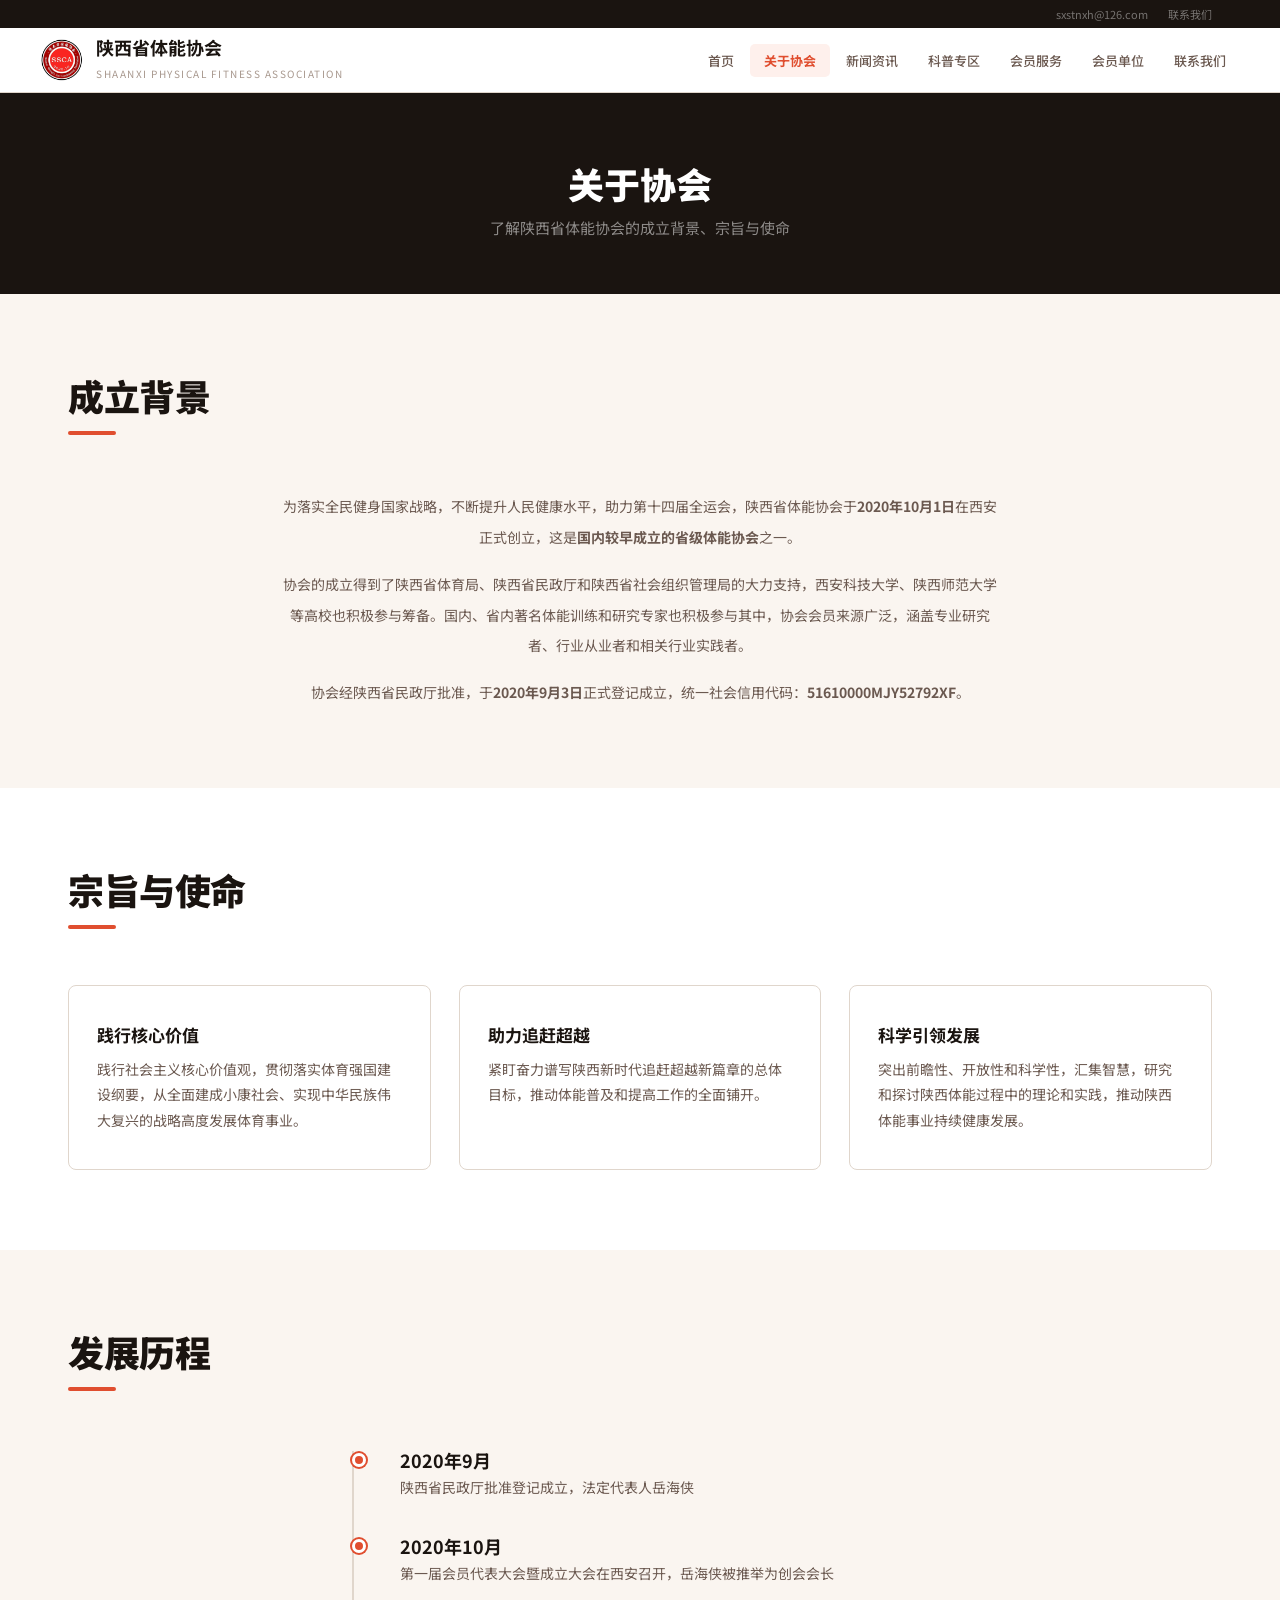
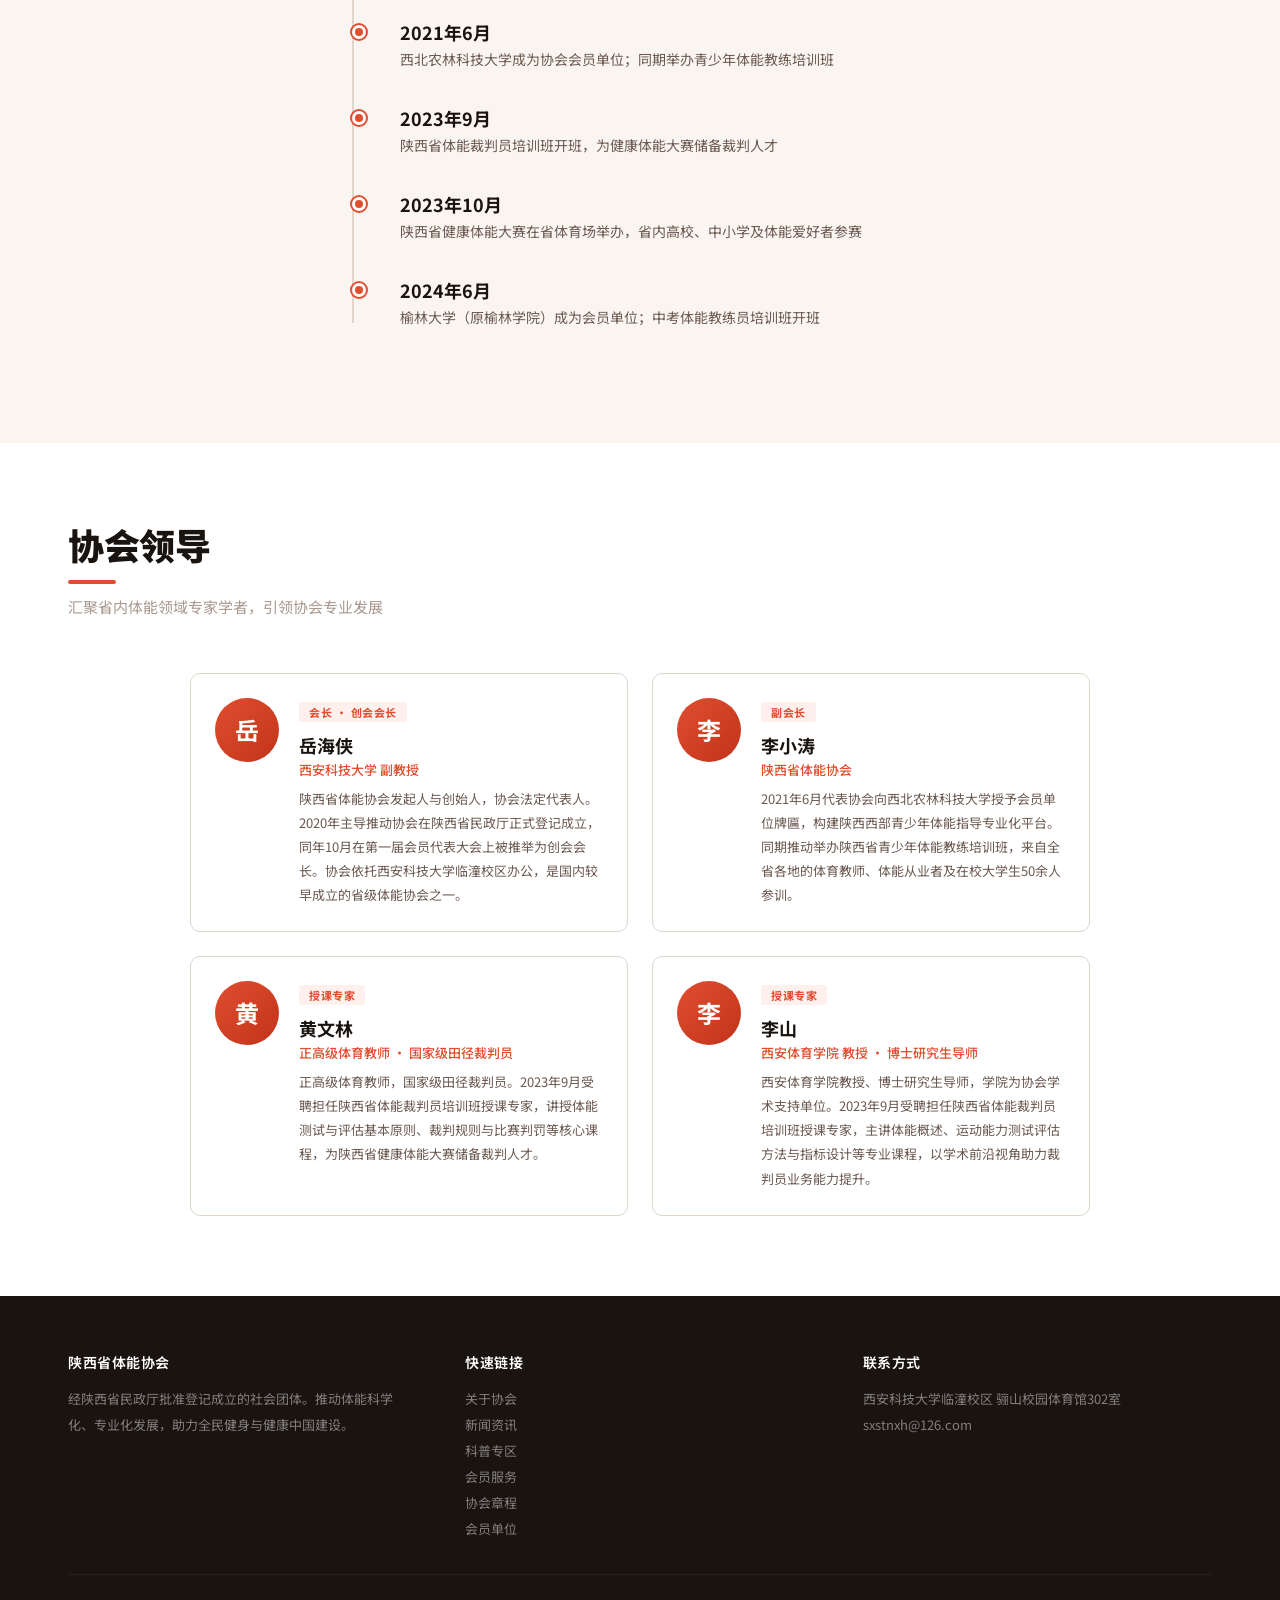
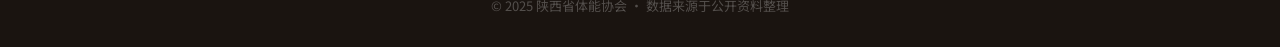
==== about.html @ 16fe98e2 "精简协会领导板块：去掉信息来源标注、岳海侠社会信用代码、黄文林学校名称" ====
﻿<!DOCTYPE html>
<html lang="zh-CN">
<head>
  <meta charset="UTF-8">
  <meta name="viewport" content="width=device-width, initial-scale=1.0">
  <title>关于协会 — 陕西省体能协会</title>
  <meta name="description" content="了解陕西省体能协会 — 成立背景、宗旨使命、组织架构与发展历程。">
  <link rel="stylesheet" href="css/style.css">
</head>
<body>

  <div class="top-bar">
    <div class="container">
      <a href="mailto:sxstnxh@126.com">sxstnxh@126.com</a>
      <a href="contact.html">联系我们</a>
    </div>
  </div>

  <header>
    <div class="container">
      <div class="logo">
        <img src="images/logo.jpg" alt="陕西省体能协会">
        <div class="logo-text">
          <h1>陕西省体能协会</h1>
          <span>Shaanxi Physical Fitness Association</span>
        </div>
      </div>
      <button class="menu-toggle" onclick="document.querySelector('nav ul').classList.toggle('show')">&#9776;</button>
      <nav>
        <ul>
          <li><a href="index.html">首页</a></li>
          <li><a href="about.html" class="active">关于协会</a></li>
          <li><a href="news.html">新闻资讯</a></li>
          <li><a href="science.html">科普专区</a></li>
          <li><a href="services.html">会员服务</a></li>
          <li><a href="members.html">会员单位</a></li>
          <li><a href="contact.html">联系我们</a></li>
        </ul>
      </nav>
    </div>
  </header>

  <section class="page-banner">
    <h2>关于协会</h2>
    <p>了解陕西省体能协会的成立背景、宗旨与使命</p>
  </section>

  <section class="section section-bg">
    <div class="container">
      <div class="section-hd">
        <h2>成立背景</h2>
      </div>
      <div style="max-width: 720px; margin: 0 auto; text-align: center; font-size: 14px; color: var(--ink-lt); line-height: 2.2;">
        <p>为落实全民健身国家战略，不断提升人民健康水平，助力第十四届全运会，陕西省体能协会于<strong>2020年10月1日</strong>在西安正式创立，这是<strong>国内较早成立的省级体能协会</strong>之一。</p>
        <p style="margin-top: 16px;">协会的成立得到了陕西省体育局、陕西省民政厅和陕西省社会组织管理局的大力支持，西安科技大学、陕西师范大学等高校也积极参与筹备。国内、省内著名体能训练和研究专家也积极参与其中，协会会员来源广泛，涵盖专业研究者、行业从业者和相关行业实践者。</p>
        <p style="margin-top: 16px;">协会经陕西省民政厅批准，于<strong>2020年9月3日</strong>正式登记成立，统一社会信用代码：<strong>51610000MJY52792XF</strong>。</p>
      </div>
    </div>
  </section>

  <section class="section">
    <div class="container">
      <div class="section-hd">
        <h2>宗旨与使命</h2>
      </div>
      <div class="grid-3">
        <div class="card">
          <h4>践行核心价值</h4>
          <p>践行社会主义核心价值观，贯彻落实体育强国建设纲要，从全面建成小康社会、实现中华民族伟大复兴的战略高度发展体育事业。</p>
        </div>
        <div class="card">
          <h4>助力追赶超越</h4>
          <p>紧盯奋力谱写陕西新时代追赶超越新篇章的总体目标，推动体能普及和提高工作的全面铺开。</p>
        </div>
        <div class="card">
          <h4>科学引领发展</h4>
          <p>突出前瞻性、开放性和科学性，汇集智慧，研究和探讨陕西体能过程中的理论和实践，推动陕西体能事业持续健康发展。</p>
        </div>
      </div>
    </div>
  </section>

  <section class="section section-bg">
    <div class="container">
      <div class="section-hd">
        <h2>发展历程</h2>
      </div>
      <div class="timeline">
        <div class="timeline-item">
          <div class="yr">2020年9月</div>
          <p>陕西省民政厅批准登记成立，法定代表人岳海侠</p>
        </div>
        <div class="timeline-item">
          <div class="yr">2020年10月</div>
          <p>第一届会员代表大会暨成立大会在西安召开，岳海侠被推举为创会会长</p>
        </div>
        <div class="timeline-item">
          <div class="yr">2021年6月</div>
          <p>西北农林科技大学成为协会会员单位；同期举办青少年体能教练培训班</p>
        </div>
        <div class="timeline-item">
          <div class="yr">2023年9月</div>
          <p>陕西省体能裁判员培训班开班，为健康体能大赛储备裁判人才</p>
        </div>
        <div class="timeline-item">
          <div class="yr">2023年10月</div>
          <p>陕西省健康体能大赛在省体育场举办，省内高校、中小学及体能爱好者参赛</p>
        </div>
        <div class="timeline-item">
          <div class="yr">2024年6月</div>
          <p>榆林大学（原榆林学院）成为会员单位；中考体能教练员培训班开班</p>
        </div>
      </div>
    </div>
  </section>

  <section class="section">
    <div class="container">
      <div class="section-hd">
        <h2>协会领导</h2>
        <p>汇聚省内体能领域专家学者，引领协会专业发展</p>
      </div>
      <div class="leader-grid">

        <div class="leader-card">
          <div class="leader-avatar">岳</div>
          <div class="leader-info">
            <span class="leader-role">会长 · 创会会长</span>
            <h3>岳海侠</h3>
            <p class="leader-affil">西安科技大学 副教授</p>
            <p class="leader-bio">陕西省体能协会发起人与创始人，协会法定代表人。2020年主导推动协会在陕西省民政厅正式登记成立，同年10月在第一届会员代表大会上被推举为创会会长。协会依托西安科技大学临潼校区办公，是国内较早成立的省级体能协会之一。</p>
          </div>
        </div>

        <div class="leader-card">
          <div class="leader-avatar">李</div>
          <div class="leader-info">
            <span class="leader-role">副会长</span>
            <h3>李小涛</h3>
            <p class="leader-affil">陕西省体能协会</p>
            <p class="leader-bio">2021年6月代表协会向西北农林科技大学授予会员单位牌匾，构建陕西西部青少年体能指导专业化平台。同期推动举办陕西省青少年体能教练培训班，来自全省各地的体育教师、体能从业者及在校大学生50余人参训。</p>
          </div>
        </div>

        <div class="leader-card">
          <div class="leader-avatar">黄</div>
          <div class="leader-info">
            <span class="leader-role">授课专家</span>
            <h3>黄文林</h3>
            <p class="leader-affil">正高级体育教师 · 国家级田径裁判员</p>
            <p class="leader-bio">正高级体育教师，国家级田径裁判员。2023年9月受聘担任陕西省体能裁判员培训班授课专家，讲授体能测试与评估基本原则、裁判规则与比赛判罚等核心课程，为陕西省健康体能大赛储备裁判人才。</p>
          </div>
        </div>

        <div class="leader-card">
          <div class="leader-avatar">李</div>
          <div class="leader-info">
            <span class="leader-role">授课专家</span>
            <h3>李山</h3>
            <p class="leader-affil">西安体育学院 教授 · 博士研究生导师</p>
            <p class="leader-bio">西安体育学院教授、博士研究生导师，学院为协会学术支持单位。2023年9月受聘担任陕西省体能裁判员培训班授课专家，主讲体能概述、运动能力测试评估方法与指标设计等专业课程，以学术前沿视角助力裁判员业务能力提升。</p>
          </div>
        </div>

      </div>
    </div>
  </section>

  <footer>
    <div class="container">
      <div class="grid-3">
        <div>
          <h4>陕西省体能协会</h4>
          <p>经陕西省民政厅批准登记成立的社会团体。推动体能科学化、专业化发展，助力全民健身与健康中国建设。</p>
        </div>
        <div>
          <h4>快速链接</h4>
          <ul>
            <li><a href="about.html">关于协会</a></li>
            <li><a href="news.html">新闻资讯</a></li>
            <li><a href="science.html">科普专区</a></li>
            <li><a href="services.html">会员服务</a></li>
            <li><a href="charter.html">协会章程</a></li>
            <li><a href="members.html">会员单位</a></li>
          </ul>
        </div>
        <div>
          <h4>联系方式</h4>
          <p>西安科技大学临潼校区 骊山校园体育馆302室</p>
          <p>sxstnxh@126.com</p>
        </div>
      </div>
    </div>
    <div class="container">
      <div class="footer-btm">
        <p>&copy; 2025 陕西省体能协会 &middot; 数据来源于公开资料整理</p>
      </div>
    </div>
  </footer>

</body>
</html>
---- css/style.css ----
/* =============================================
   陕西省体能协会 — Dramatic Redesign
   ============================================= */

@import url('https://fonts.googleapis.com/css2?family=Noto+Sans+SC:wght@300;400;500;600;700;800;900&display=swap');

:root {
  --coral:    #e04e2f;
  --coral-dk: #c1331a;
  --coral-lt: #fef0ec;
  --cream:    #faf5f0;
  --cream-dk: #f3e8dc;
  --white:    #ffffff;
  --ink:      #1a1410;
  --ink-lt:   #6b5950;
  --ink-dim:  #a8988e;
  --line:     #e0d6cc;
  --t:        all 0.3s ease;
}

*, *::before, *::after { margin:0; padding:0; box-sizing:border-box; }
html { scroll-behavior:smooth; }

body {
  font-family: 'Noto Sans SC', system-ui, sans-serif;
  color: var(--ink);
  background: var(--white);
  -webkit-font-smoothing: antialiased;
}

a { text-decoration:none; color:inherit; }
ul { list-style:none; }
img { max-width:100%; height:auto; display:block; }

.container { max-width:1200px; margin:0 auto; padding:0 28px; }

/* ====== TOP BAR ====== */
.top-bar {
  background: var(--ink);
  text-align: right;
  padding: 6px 28px;
  font-size: 11px;
  color: rgba(255,255,255,0.4);
}

.top-bar a { color: inherit; margin-left: 18px; }
.top-bar a:hover { color: #fff; }

/* ====== HEADER ====== */
header {
  background: var(--white);
  border-bottom: 1px solid var(--line);
  position: sticky;
  top: 0;
  z-index: 1000;
}

header .container {
  display: flex;
  justify-content: space-between;
  align-items: center;
  padding: 8px 0;
  height: 64px;
}

.logo { display:flex; align-items:center; gap:12px; }
.logo img { height:44px; }

.logo-text h1 {
  font-size: 18px;
  font-weight: 700;
  color: var(--ink);
  line-height: 1.2;
}

.logo-text span {
  font-size: 10px;
  color: var(--ink-dim);
  letter-spacing: 1.5px;
  text-transform: uppercase;
}

nav ul { display:flex; gap:2px; }

nav ul li a {
  display: block;
  padding: 7px 14px;
  font-size: 13px;
  font-weight: 500;
  color: var(--ink-lt);
  border-radius: 5px;
  transition: var(--t);
}

nav ul li a:hover { color: var(--coral); }
nav ul li a.active { color: var(--coral); font-weight: 700; background: var(--coral-lt); }

.menu-toggle {
  display: none;
  background: none;
  border: none;
  font-size: 24px;
  cursor: pointer;
  padding: 8px;
  color: var(--ink);
}

/* ====== HERO — DRAMATIC ====== */
.hero {
  position: relative;
  background: linear-gradient(160deg, var(--cream) 0%, var(--cream-dk) 40%, #f5e0cf 100%);
  padding: 100px 0 90px;
  overflow: hidden;
}

.hero::before {
  content: '';
  position: absolute;
  top: -60px;
  right: -80px;
  width: 420px;
  height: 420px;
  background: radial-gradient(circle, var(--coral) 0%, transparent 70%);
  opacity: 0.08;
  border-radius: 50%;
}

.hero::after {
  content: '';
  position: absolute;
  bottom: -40px;
  left: -60px;
  width: 300px;
  height: 300px;
  background: radial-gradient(circle, var(--coral) 0%, transparent 70%);
  opacity: 0.06;
  border-radius: 50%;
}

.hero .container {
  position: relative;
  z-index: 1;
  display: grid;
  grid-template-columns: 1fr;
  gap: 0;
  align-items: center;
  text-align: left;
}

.hero-actions { justify-content: flex-start; }

.hero-left { }

.hero .overline {
  display: inline-block;
  font-size: 11px;
  font-weight: 700;
  color: var(--coral);
  letter-spacing: 3px;
  text-transform: uppercase;
  margin-bottom: 20px;
  padding: 5px 14px;
  background: var(--coral-lt);
  border-radius: 4px;
}

.hero h1 {
  font-size: 52px;
  font-weight: 900;
  color: var(--ink);
  line-height: 1.1;
  letter-spacing: -1px;
  margin-bottom: 20px;
}

.hero h1 em {
  font-style: normal;
  color: var(--coral);
}

.hero p {
  font-size: 16px;
  color: var(--ink-lt);
  line-height: 1.8;
  margin-bottom: 32px;
  max-width: 480px;
}

.hero-actions { display: flex; gap: 14px; }

.btn {
  display: inline-flex;
  align-items: center;
  padding: 14px 32px;
  border-radius: 6px;
  font-size: 15px;
  font-weight: 700;
  transition: var(--t);
  cursor: pointer;
  border: none;
}

.btn-primary {
  background: var(--coral);
  color: #fff;
}

.btn-primary:hover {
  background: var(--coral-dk);
  transform: translateY(-2px);
  box-shadow: 0 8px 24px rgba(224,78,47,0.30);
}

.btn-ghost {
  background: transparent;
  color: var(--ink);
  border: 2px solid var(--line);
}

.btn-ghost:hover {
  border-color: var(--coral);
  color: var(--coral);
  transform: translateY(-2px);
}



/* ====== STATS BAR ====== */
.stats-bar {
  background: var(--ink);
  padding: 0;
}

.stats-bar .container {
  display: grid;
  grid-template-columns: repeat(4, 1fr);
}

.stat-cell {
  text-align: center;
  padding: 28px 16px;
  border-right: 1px solid rgba(255,255,255,0.08);
}

.stat-cell:last-child { border-right: none; }

.stat-num {
  font-size: 32px;
  font-weight: 900;
  color: var(--coral);
  line-height: 1;
  margin-bottom: 4px;
}

.stat-lbl {
  font-size: 12px;
  color: rgba(255,255,255,0.45);
  text-transform: uppercase;
  letter-spacing: 2px;
  font-weight: 500;
}

/* ====== SECTION COMMON ====== */
.section { padding: 80px 0; }
.section-bg { background: var(--cream); }

.section-hd { margin-bottom: 56px; }

.section-hd h2 {
  font-size: 36px;
  font-weight: 900;
  color: var(--ink);
  letter-spacing: -0.5px;
  line-height: 1.2;
  margin-bottom: 6px;
}

.section-hd h2::after {
  content: '';
  display: block;
  width: 48px;
  height: 4px;
  background: var(--coral);
  margin-top: 14px;
  border-radius: 2px;
}

.section-hd p {
  font-size: 15px;
  color: var(--ink-dim);
  margin-top: 12px;
}

/* ====== CARDS ====== */
.grid-3 { display:grid; grid-template-columns:repeat(3,1fr); gap:28px; }
.grid-4 { display:grid; grid-template-columns:repeat(4,1fr); gap:28px; }

.card {
  background: var(--white);
  border: 1px solid var(--line);
  border-radius: 8px;
  padding: 36px 28px;
  transition: var(--t);
}

.card:hover {
  border-color: var(--coral);
  transform: translateY(-4px);
  box-shadow: 0 12px 32px rgba(0,0,0,0.08);
}

.card h4 {
  font-size: 17px;
  font-weight: 700;
  color: var(--ink);
  margin-bottom: 10px;
}

.card p {
  font-size: 14px;
  color: var(--ink-lt);
  line-height: 1.8;
}

/* ====== NEWS ====== */
.news-list { display:grid; gap:14px; }

.news-item {
  background: var(--white);
  border: 1px solid var(--line);
  border-radius: 8px;
  padding: 28px;
  transition: var(--t);
}

.news-item:hover {
  border-color: var(--coral);
  transform: translateY(-2px);
  box-shadow: 0 6px 20px rgba(0,0,0,0.06);
}

.news-meta {
  display: flex;
  align-items: center;
  gap: 10px;
  font-size: 12px;
  color: var(--ink-dim);
  margin-bottom: 8px;
}

.news-tag {
  font-size: 11px;
  font-weight: 600;
  color: var(--coral);
  background: var(--coral-lt);
  padding: 2px 10px;
  border-radius: 4px;
}

.news-item h4 {
  font-size: 16px;
  font-weight: 700;
  color: var(--ink);
  margin-bottom: 8px;
  line-height: 1.5;
}

.news-item p {
  font-size: 14px;
  color: var(--ink-lt);
  line-height: 1.8;
}

/* ====== PAGE BANNER ====== */
.page-banner {
  background: var(--ink);
  color: #fff;
  text-align: center;
  padding: 64px 28px 56px;
}

.page-banner h2 {
  font-size: 36px;
  font-weight: 900;
  margin-bottom: 8px;
}

.page-banner p {
  font-size: 15px;
  opacity: 0.5;
}

/* ====== TIMELINE ====== */
.timeline {
  position: relative;
  padding-left: 36px;
  max-width: 600px;
  margin: 0 auto;
}

.timeline::before {
  content: '';
  position: absolute;
  left: 12px;
  top: 4px;
  bottom: 4px;
  width: 2px;
  background: var(--line);
}

.timeline-item {
  position: relative;
  margin-bottom: 36px;
  padding-left: 24px;
}

.timeline-item::before {
  content: '';
  position: absolute;
  left: -24px;
  top: 6px;
  width: 14px;
  height: 14px;
  background: var(--coral);
  border-radius: 50%;
  border: 3px solid var(--white);
  box-shadow: 0 0 0 2px var(--coral);
}

.timeline-item .yr {
  font-size: 18px;
  font-weight: 700;
  color: var(--ink);
  margin-bottom: 4px;
}

.timeline-item p { font-size: 14px; color: var(--ink-lt); }

/* ====== CONTACT ====== */
.contact-grid { display:grid; grid-template-columns:1fr 1fr; gap:28px; }

.contact-box {
  background: var(--white);
  border: 1px solid var(--line);
  border-radius: 8px;
  padding: 36px;
}

.contact-box h3 {
  font-size: 18px;
  font-weight: 700;
  color: var(--ink);
  margin-bottom: 24px;
  padding-bottom: 12px;
  border-bottom: 3px solid var(--coral);
  display: inline-block;
}

.info-row { display:flex; gap:10px; margin-bottom:16px; font-size:14px; }
.info-row .lb { min-width:80px; font-weight:600; color:var(--ink); }
.info-row .vl { color:var(--ink-lt); }

/* ====== LEADER CARDS ====== */
.leader-grid {
  display: grid;
  grid-template-columns: repeat(2, 1fr);
  gap: 24px;
  max-width: 900px;
  margin: 0 auto;
}

.leader-card {
  display: flex;
  gap: 20px;
  background: var(--white);
  border: 1px solid var(--line);
  border-radius: 10px;
  padding: 24px;
  transition: var(--t);
}

.leader-card:hover {
  border-color: var(--coral);
  box-shadow: 0 8px 28px rgba(0,0,0,0.06);
  transform: translateY(-2px);
}

.leader-avatar {
  flex-shrink: 0;
  width: 64px;
  height: 64px;
  border-radius: 50%;
  background: linear-gradient(135deg, var(--coral), var(--coral-dk));
  color: #fff;
  font-size: 24px;
  font-weight: 700;
  display: flex;
  align-items: center;
  justify-content: center;
  line-height: 1;
}

.leader-info {
  flex: 1;
  min-width: 0;
}

.leader-role {
  display: inline-block;
  font-size: 11px;
  font-weight: 700;
  color: var(--coral);
  background: var(--coral-lt);
  padding: 2px 10px;
  border-radius: 3px;
  letter-spacing: 0.5px;
  margin-bottom: 6px;
}

.leader-info h3 {
  font-size: 18px;
  font-weight: 700;
  color: var(--ink);
  margin: 4px 0 2px;
}

.leader-affil {
  font-size: 13px;
  color: var(--coral);
  font-weight: 500;
  margin-bottom: 8px;
}

.leader-bio {
  font-size: 13px;
  color: var(--ink-lt);
  line-height: 1.85;
}

.leader-src {
  display: inline-block;
  font-size: 11px;
  color: var(--ink-dim);
  margin-top: 6px;
  border-top: 1px dashed var(--line);
  padding-top: 6px;
}

/* ====== TABLE ====== */
.data-table { width:100%; border-collapse:collapse; font-size:14px; }
.data-table th { background:var(--ink); color:#fff; padding:12px 18px; font-weight:600; text-align:left; font-size:14px; }
.data-table td { padding:12px 18px; border-bottom:1px solid var(--line); }
.data-table tbody tr:hover { background:var(--cream); }

/* ====== PARTNER ====== */
.partner-grid { display:flex; flex-wrap:wrap; gap:12px; justify-content:center; }
.partner-item {
  background: var(--white);
  border: 1px solid var(--line);
  border-radius: 6px;
  padding: 14px 30px;
  font-size: 14px;
  color: var(--ink-lt);
  transition: var(--t);
}
.partner-item:hover { border-color:var(--coral); color:var(--coral); transform:translateY(-2px); }

/* ====== EXTERNAL LINKS ====== */
.external-links a {
  display:flex; align-items:center; justify-content:space-between;
  padding:16px 22px; background:var(--white);
  border:1px solid var(--line); border-radius:8px;
  margin-bottom:10px; transition:var(--t);
}
.external-links a:hover { border-color:var(--coral); transform:translateX(4px); }
.external-links a .title { font-weight:600; font-size:14px; color:var(--ink); }
.external-links a .from { font-size:11px; color:var(--ink-dim); }

.ref-link, .ref-out {
  display: inline-block;
  font-size: 12px;
  color: var(--coral);
  font-weight: 600;
  margin-top: 8px;
}
.ref-link:hover, .ref-out:hover { text-decoration: underline; }

.src-tag {
  display: inline-block;
  font-size: 10px;
  font-weight: 600;
  background: var(--coral-lt);
  color: var(--coral);
  padding: 1px 8px;
  border-radius: 4px;
  margin-left: 6px;
}

/* ====== FOOTER ====== */
footer {
  background: var(--ink);
  color: rgba(255,255,255,0.45);
  padding: 56px 0 28px;
}

footer .grid-3 { gap: 48px; }

footer h4 {
  color: #fff;
  font-size: 14px;
  font-weight: 600;
  margin-bottom: 14px;
  letter-spacing: 0.5px;
}

footer p, footer li { font-size: 13px; line-height: 2; }
footer a:hover { color: #fff; }

.footer-btm {
  text-align: center;
  padding-top: 18px;
  margin-top: 32px;
  border-top: 1px solid rgba(255,255,255,0.06);
  font-size: 11px;
  color: rgba(255,255,255,0.25);
}

/* ====== RESPONSIVE ====== */

/* Tablet */
@media (max-width: 1024px) {
  .grid-3, .grid-4 { grid-template-columns: repeat(2,1fr); gap: 18px; }
  .hero .container { grid-template-columns: 1fr; gap: 0; }
  .leader-grid { grid-template-columns: 1fr; gap: 16px; }
}

/* Mobile Landscape / Small Tablet */
@media (max-width: 768px) {
  .container { padding: 0 24px; }

  /* --- Nav --- */
  .menu-toggle { display: flex; align-items: center; justify-content: center; width: 44px; height: 44px; }

  nav ul {
    display: none;
    flex-direction: column;
    position: fixed;
    top: 64px;
    left: 0;
    right: 0;
    bottom: 0;
    background: var(--white);
    padding: 12px 24px;
    z-index: 999;
    overflow-y: auto;
  }

  nav ul.show { display: flex; }

  nav ul li a {
    padding: 14px 0;
    font-size: 16px;
    border-bottom: 1px solid var(--line);
    border-radius: 0;
  }

  nav ul li:last-child a { border-bottom: none; }

  /* --- Hero --- */
  .hero { padding: 48px 0 44px; }
  .hero h1 { font-size: 30px; letter-spacing: -0.5px; }
  .hero p { font-size: 14px; margin-bottom: 24px; }

  /* --- Sections --- */
  .section { padding: 48px 0; }
  .section-bg { padding: 48px 0; }
  .section-hd { margin-bottom: 36px; }
  .section-hd h2 { font-size: 24px; }
  .section-hd h2::after { width: 36px; height: 3px; margin-top: 10px; }

  .page-banner { padding: 40px 24px; }
  .page-banner h2 { font-size: 26px; }

  /* --- Grids --- */
  .grid-3, .grid-4 { grid-template-columns: 1fr; gap: 14px; }
  .contact-grid { grid-template-columns: 1fr; gap: 14px; }

  /* --- Cards --- */
  .card { padding: 24px 20px; }
  .card h4 { font-size: 15px; }

  /* --- Stats --- */
  .stats-bar .container { grid-template-columns: repeat(2,1fr); }
  .stat-cell { padding: 20px 6px; }
  .stat-num { font-size: 20px; }
  .stat-lbl { font-size: 10px; letter-spacing: 1px; }

  /* --- News --- */
  .news-item { padding: 20px; }
  .news-item h4 { font-size: 14px; }

  /* --- Partners --- */
  .partner-item { padding: 10px 18px; font-size: 13px; }

  /* --- Contact --- */
  .contact-box { padding: 24px 20px; }
  .info-row { flex-direction: column; gap: 2px; margin-bottom: 14px; }
  .info-row .lb { min-width: auto; }

  /* --- Table --- */
  .data-table { display: block; overflow-x: auto; -webkit-overflow-scrolling: touch; }
  .data-table th, .data-table td { padding: 10px 12px; font-size: 13px; white-space: nowrap; }

  /* --- Footer --- */
  footer .grid-3 { grid-template-columns: 1fr; gap: 28px; }
  footer { padding: 40px 0 20px; }

  /* --- Buttons --- */
  .hero-actions { flex-direction: row; }
  .btn { padding: 12px 24px; font-size: 14px; }

  /* --- Logo --- */
  .logo img { height: 36px; }
  .logo-text h1 { font-size: 15px; }
  .logo-text span { font-size: 9px; }

  /* --- Timeline --- */
  .timeline { padding-left: 24px; }
  .timeline-item { padding-left: 16px; margin-bottom: 24px; }
  .timeline-item::before { left: -16px; width: 10px; height: 10px; }
}

/* Phone */
@media (max-width: 480px) {
  .container { padding: 0 16px; }

  .hero { padding: 40px 0 36px; }
  .hero h1 { font-size: 26px; }
  .hero p { font-size: 13px; line-height: 1.8; padding: 0 4px; }

  .section { padding: 36px 0; }
  .section-bg { padding: 36px 0; }
  .section-hd { margin-bottom: 28px; }
  .section-hd h2 { font-size: 22px; }

  .card { padding: 20px 16px; }

  .stats-bar .container { grid-template-columns: repeat(4,1fr); }
  .stat-cell { padding: 16px 4px; }
  .stat-num { font-size: 18px; }
  .stat-lbl { font-size: 9px; letter-spacing: 0.5px; }

  .hero-actions { flex-direction: column; gap: 10px; }
  .btn { width: 100%; justify-content: center; padding: 14px 24px; }

  .news-item { padding: 18px 16px; }
  .partner-item { padding: 8px 14px; font-size: 12px; }
  .partner-grid { gap: 8px; }

  .contact-box { padding: 20px 16px; }
  .page-banner { padding: 32px 16px; }
  .page-banner h2 { font-size: 24px; }
  .page-banner p { font-size: 13px; }

  .news-meta { flex-wrap: wrap; gap: 6px; }

  .leader-card { flex-direction: column; gap: 14px; padding: 20px 16px; }
  .leader-avatar { width: 48px; height: 48px; font-size: 18px; }
  .leader-info h3 { font-size: 16px; }
}
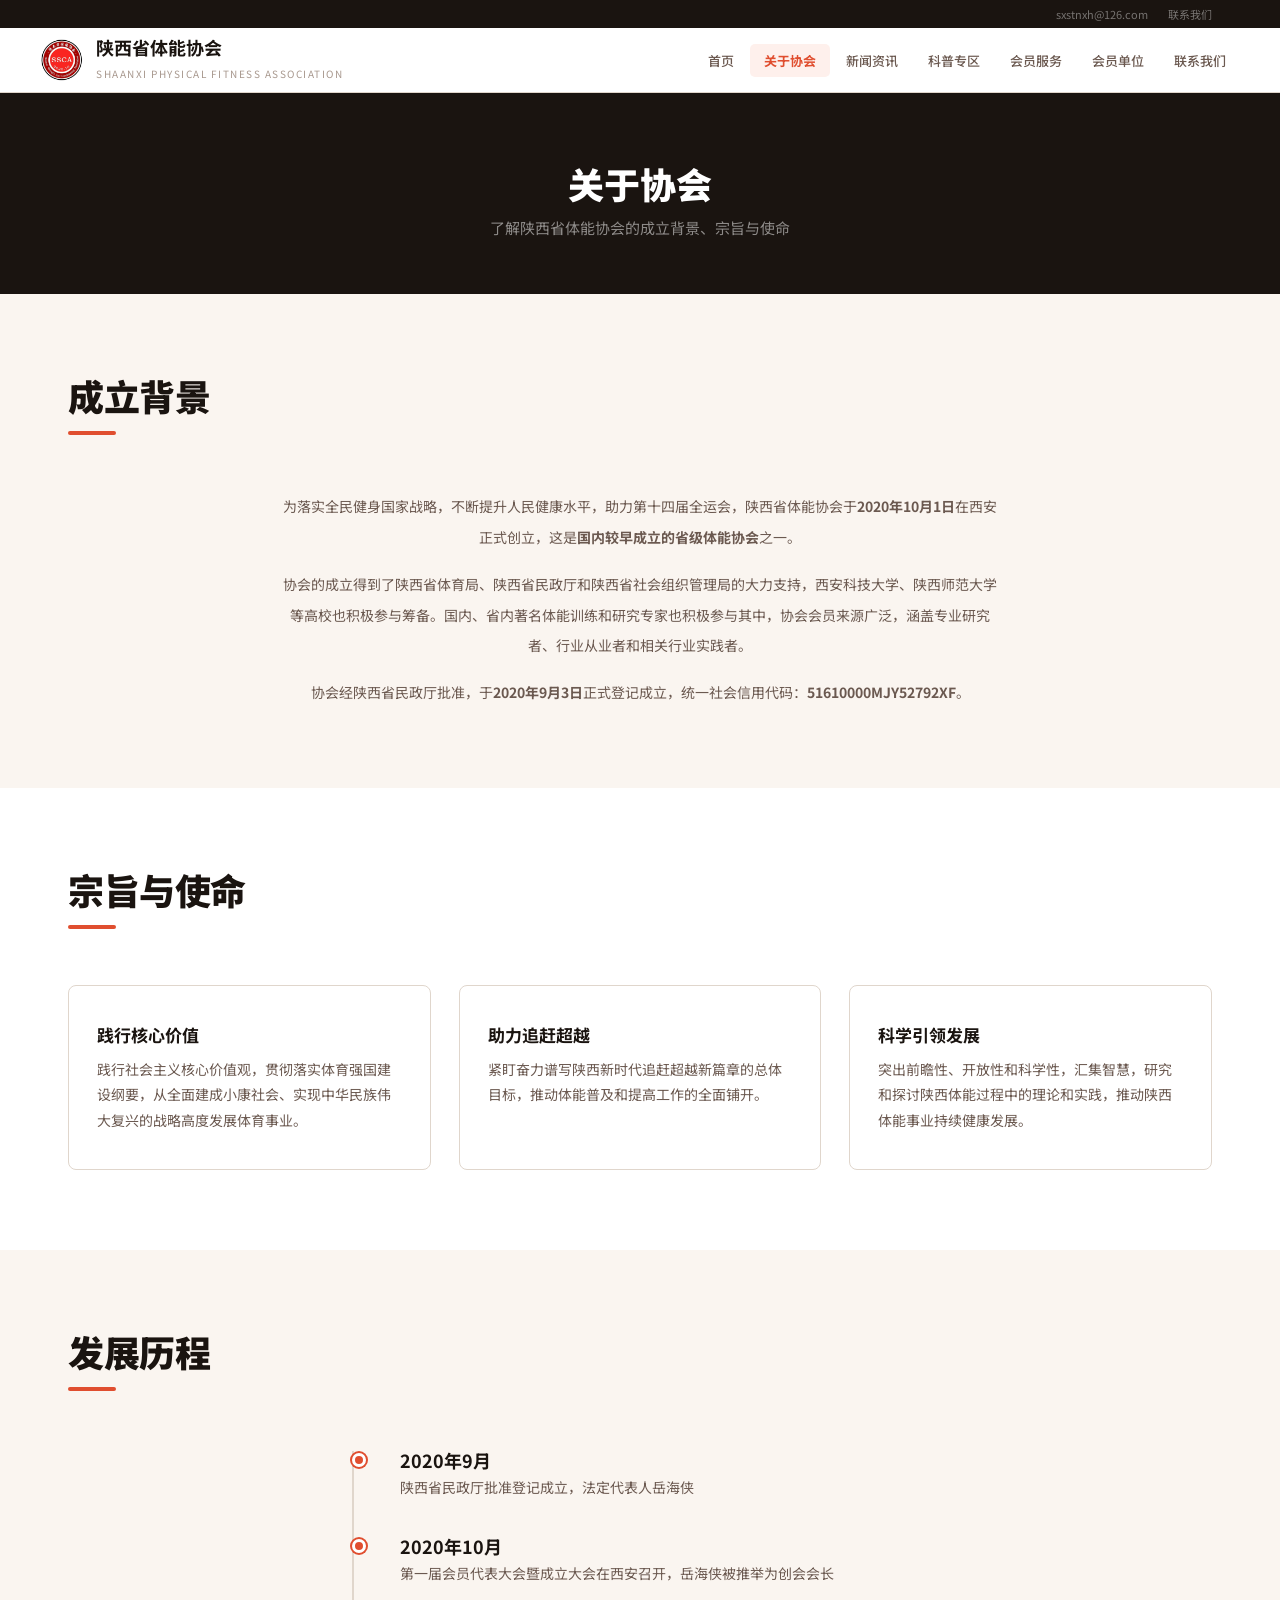
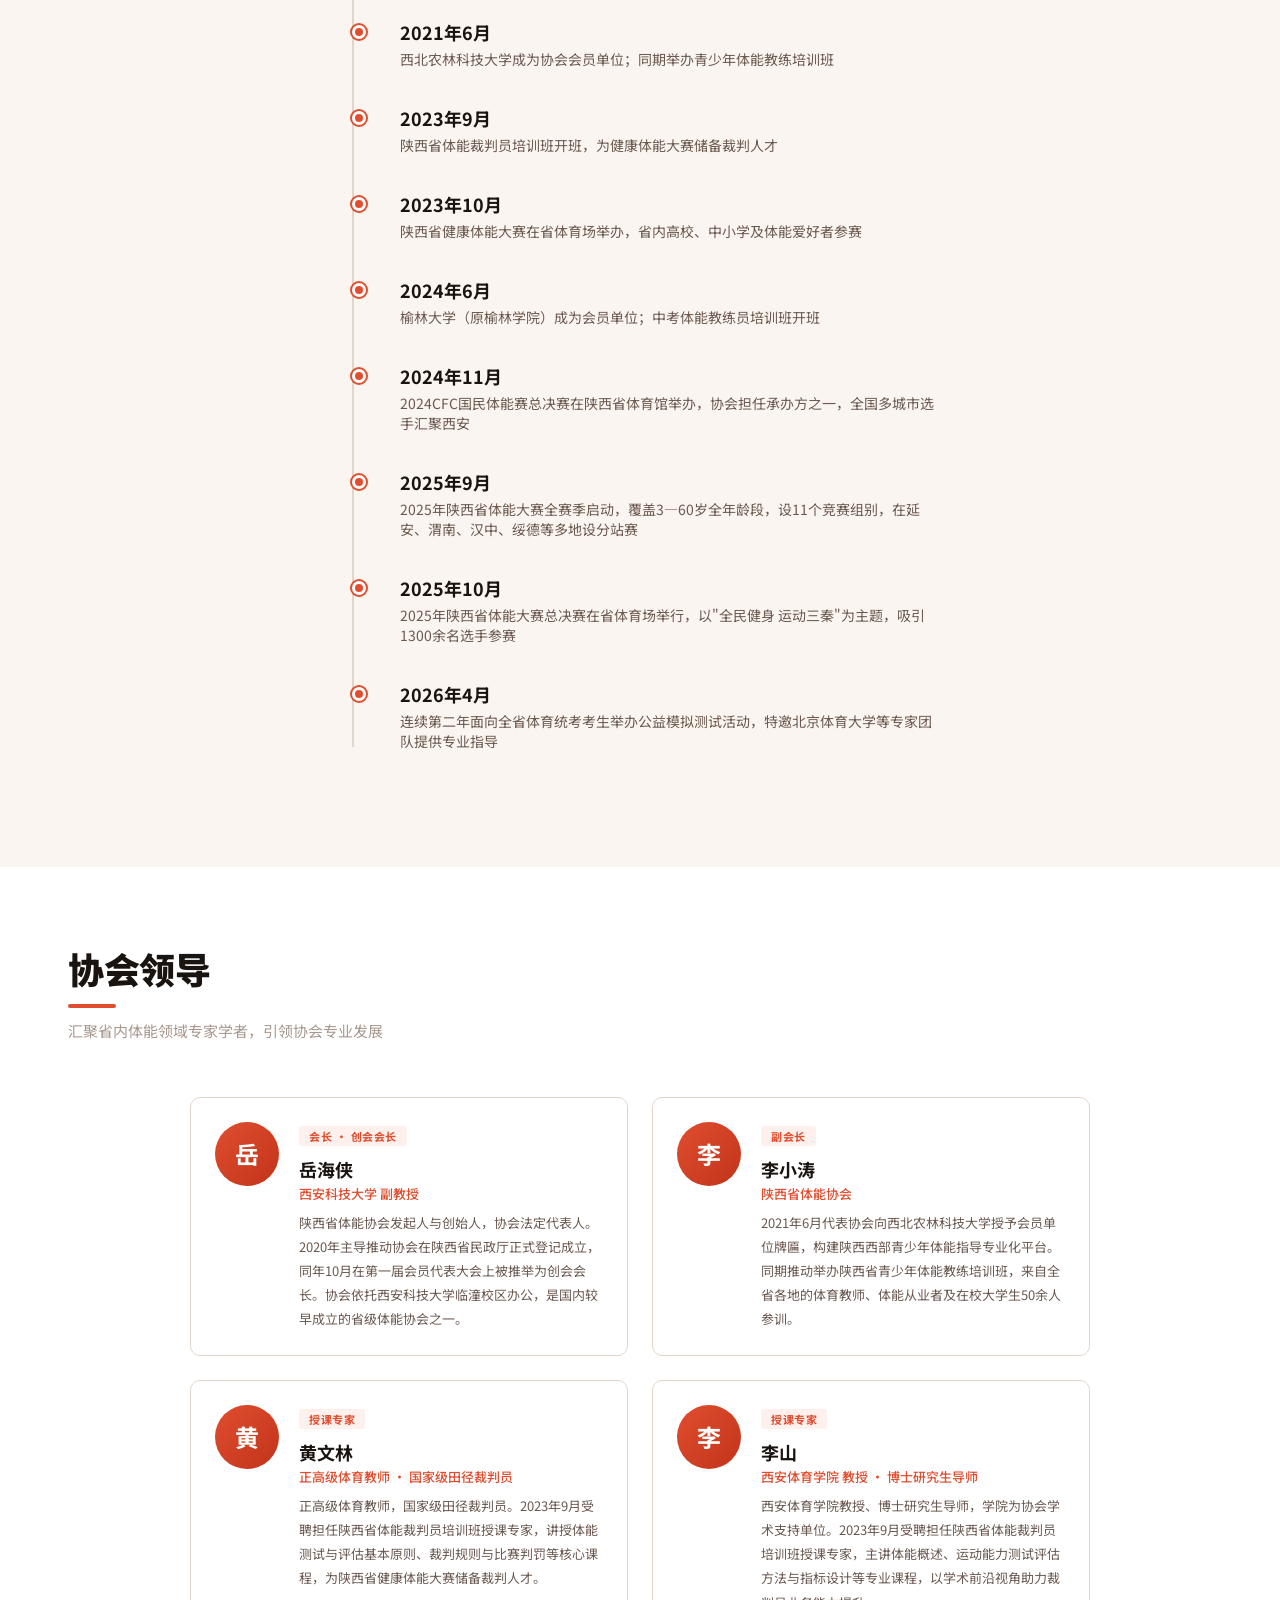
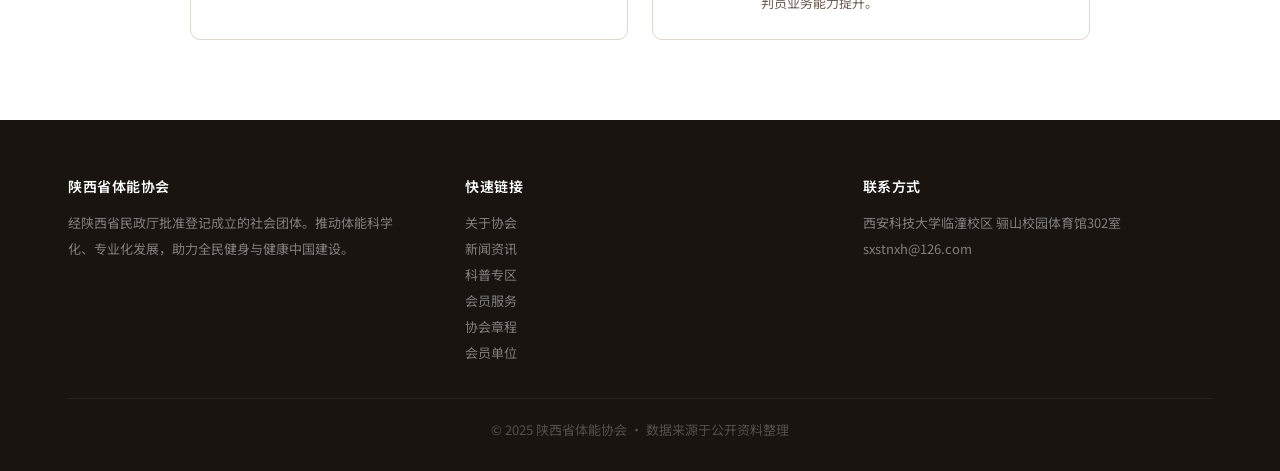
==== commit 9158f42d: "发展历程补充2024.11–2026.04：CFC国民体能赛、2025全省体能大赛、2026公益模拟测试" ====
--- a/about.html
+++ b/about.html
@@ -110,6 +110,22 @@
           <div class="yr">2024年6月</div>
           <p>榆林大学（原榆林学院）成为会员单位；中考体能教练员培训班开班</p>
         </div>
+        <div class="timeline-item">
+          <div class="yr">2024年11月</div>
+          <p>2024CFC国民体能赛总决赛在陕西省体育馆举办，协会担任承办方之一，全国多城市选手汇聚西安</p>
+        </div>
+        <div class="timeline-item">
+          <div class="yr">2025年9月</div>
+          <p>2025年陕西省体能大赛全赛季启动，覆盖3—60岁全年龄段，设11个竞赛组别，在延安、渭南、汉中、绥德等多地设分站赛</p>
+        </div>
+        <div class="timeline-item">
+          <div class="yr">2025年10月</div>
+          <p>2025年陕西省体能大赛总决赛在省体育场举行，以"全民健身 运动三秦"为主题，吸引1300余名选手参赛</p>
+        </div>
+        <div class="timeline-item">
+          <div class="yr">2026年4月</div>
+          <p>连续第二年面向全省体育统考考生举办公益模拟测试活动，特邀北京体育大学等专家团队提供专业指导</p>
+        </div>
       </div>
     </div>
   </section>
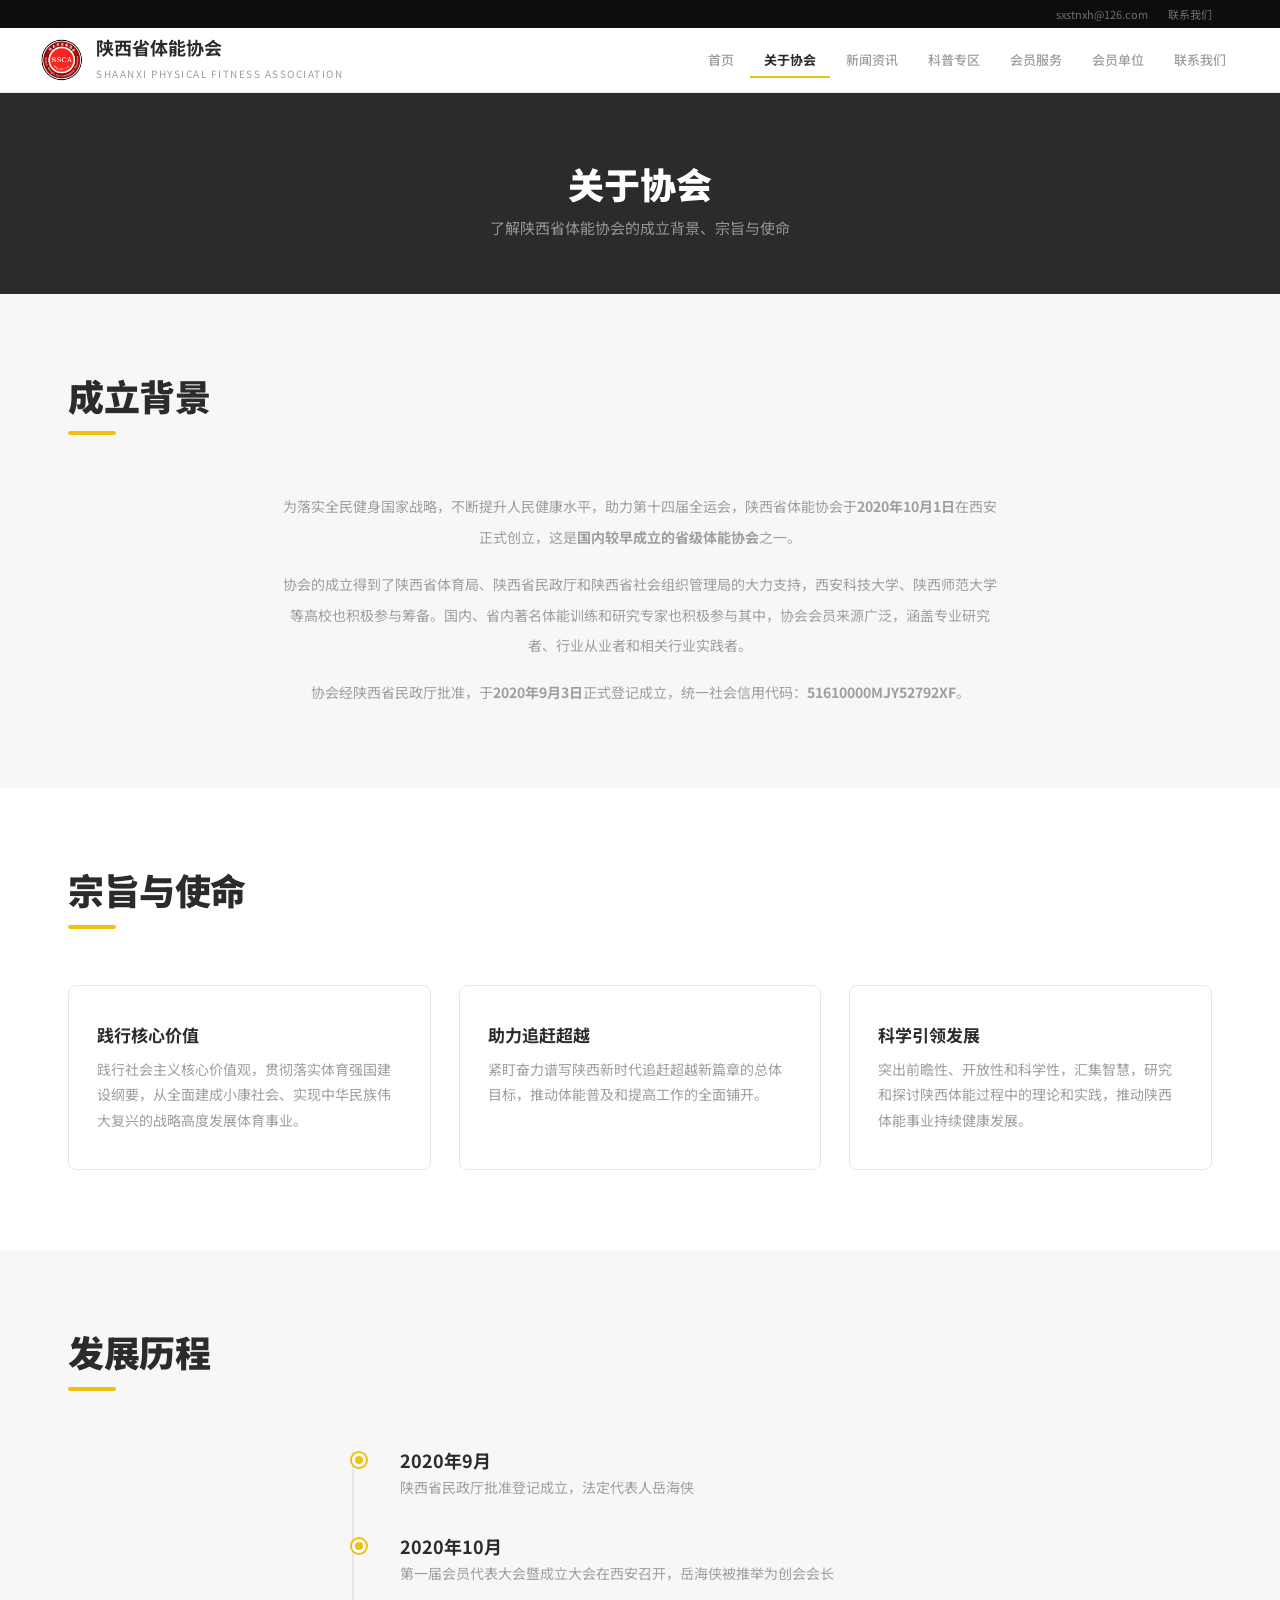
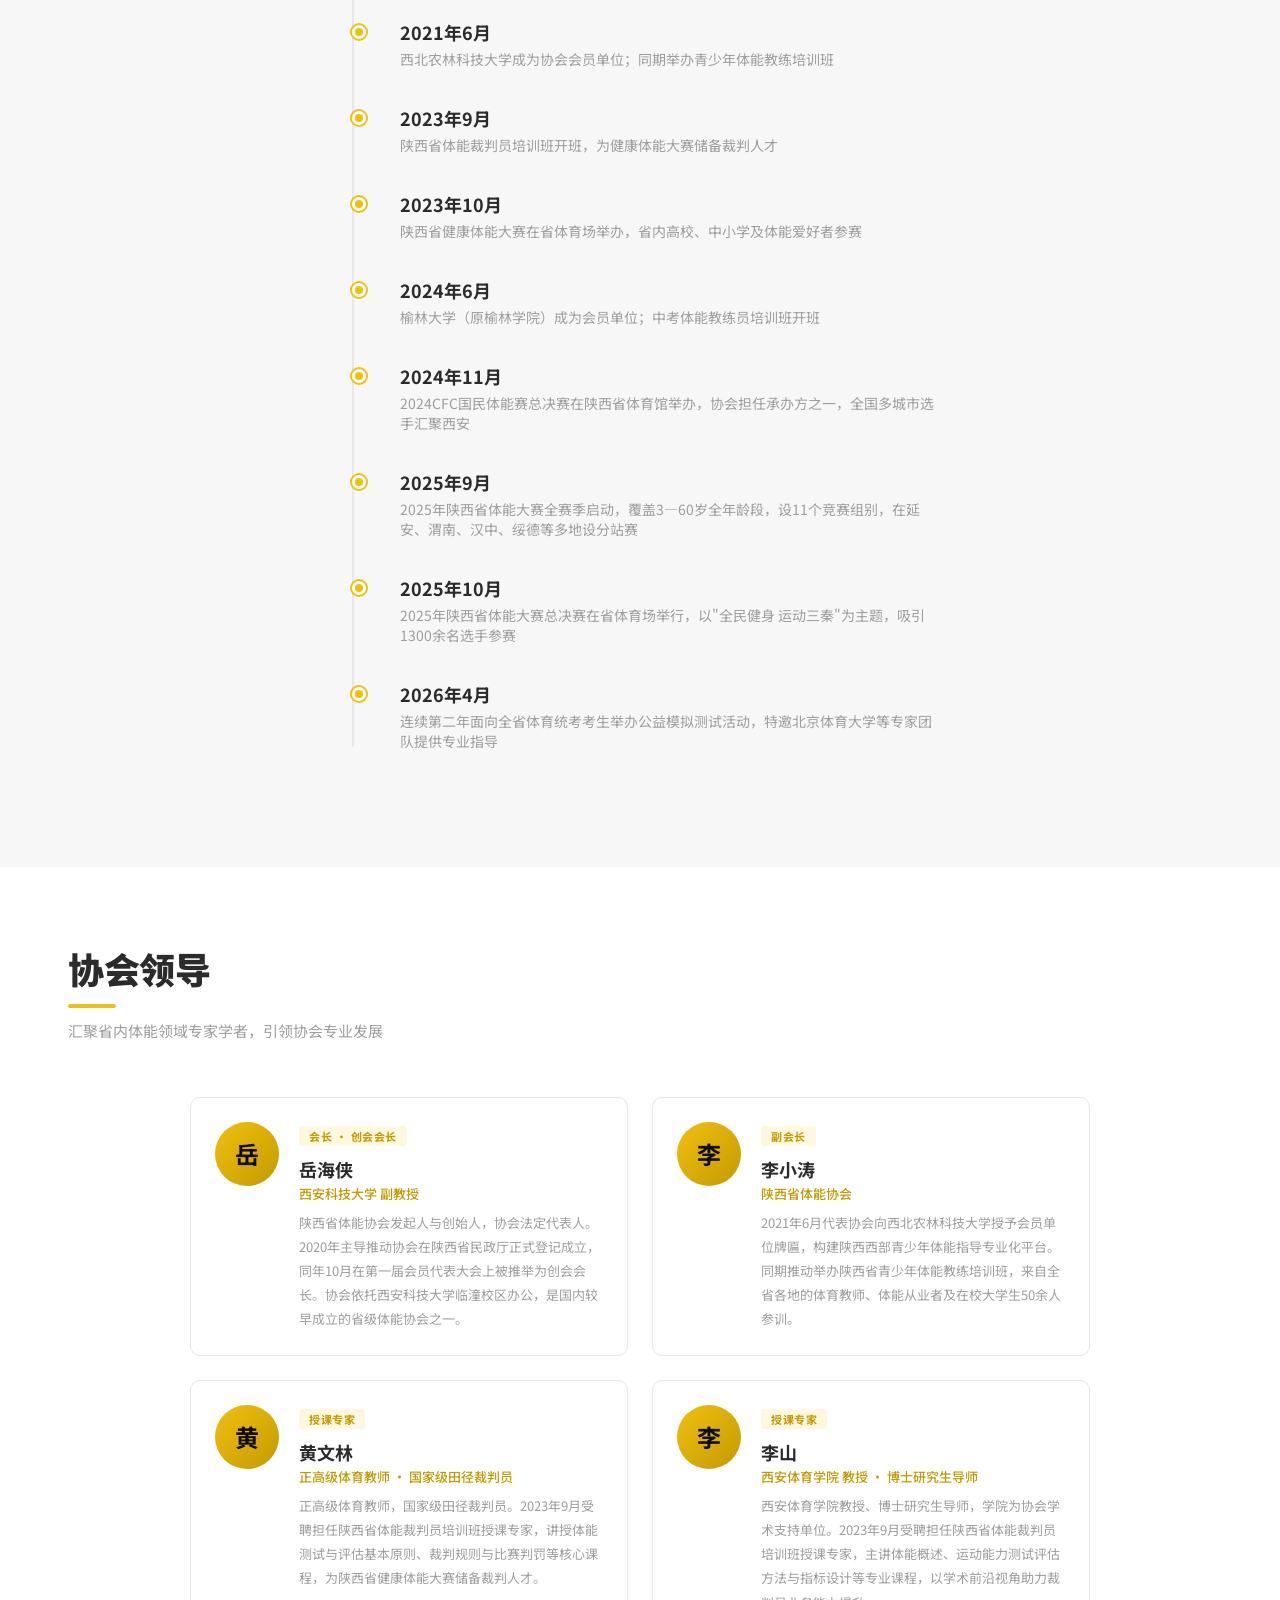
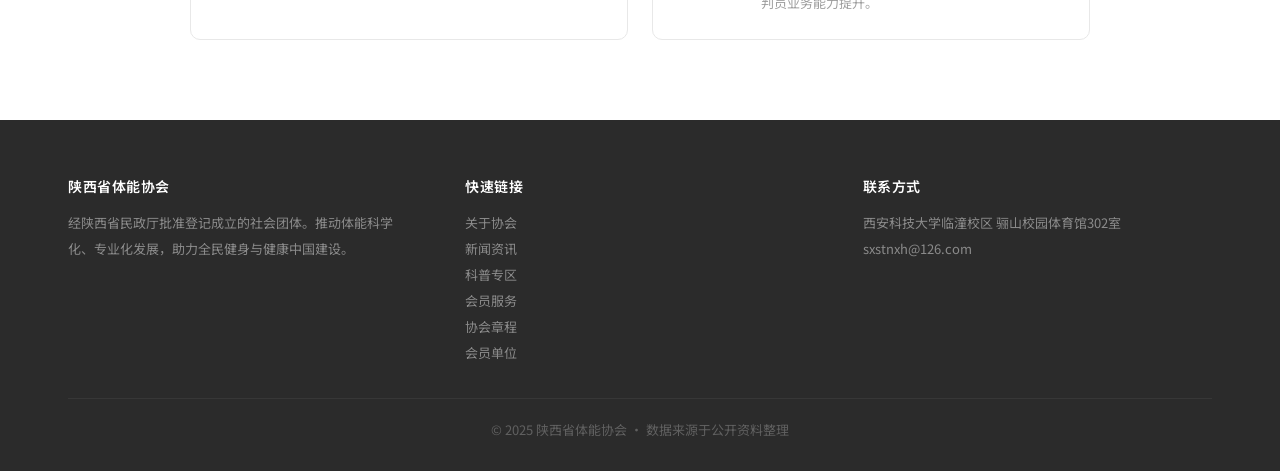
==== commit 5714ca44: "配色大换血：珊瑚暖色 → 明黄×碳纤维灰×黑" ====
--- a/about.html
+++ b/about.html
@@ -50,7 +50,7 @@
       <div class="section-hd">
         <h2>成立背景</h2>
       </div>
-      <div style="max-width: 720px; margin: 0 auto; text-align: center; font-size: 14px; color: var(--ink-lt); line-height: 2.2;">
+      <div style="max-width: 720px; margin: 0 auto; text-align: center; font-size: 14px; color: var(--gray); line-height: 2.2;">
         <p>为落实全民健身国家战略，不断提升人民健康水平，助力第十四届全运会，陕西省体能协会于<strong>2020年10月1日</strong>在西安正式创立，这是<strong>国内较早成立的省级体能协会</strong>之一。</p>
         <p style="margin-top: 16px;">协会的成立得到了陕西省体育局、陕西省民政厅和陕西省社会组织管理局的大力支持，西安科技大学、陕西师范大学等高校也积极参与筹备。国内、省内著名体能训练和研究专家也积极参与其中，协会会员来源广泛，涵盖专业研究者、行业从业者和相关行业实践者。</p>
         <p style="margin-top: 16px;">协会经陕西省民政厅批准，于<strong>2020年9月3日</strong>正式登记成立，统一社会信用代码：<strong>51610000MJY52792XF</strong>。</p>
--- a/css/style.css
+++ b/css/style.css
@@ -5,17 +5,18 @@
 @import url('https://fonts.googleapis.com/css2?family=Noto+Sans+SC:wght@300;400;500;600;700;800;900&display=swap');
 
 :root {
-  --coral:    #e04e2f;
-  --coral-dk: #c1331a;
-  --coral-lt: #fef0ec;
-  --cream:    #faf5f0;
-  --cream-dk: #f3e8dc;
-  --white:    #ffffff;
-  --ink:      #1a1410;
-  --ink-lt:   #6b5950;
-  --ink-dim:  #a8988e;
-  --line:     #e0d6cc;
-  --t:        all 0.3s ease;
+  --yellow:    #F0C010;
+  --yellow-dk: #C49A00;
+  --yellow-lt: #FFF7E0;
+  --carbon:    #2B2B2B;
+  --carbon-lt: #3E3E3E;
+  --black:     #0D0D0D;
+  --white:     #FFFFFF;
+  --gray:      #9E9E9E;
+  --gray-lt:   #C0C0C0;
+  --line:      #E8E8E8;
+  --bg:        #F7F7F7;
+  --t:         all 0.3s ease;
 }
 
 *, *::before, *::after { margin:0; padding:0; box-sizing:border-box; }
@@ -23,7 +24,7 @@
 
 body {
   font-family: 'Noto Sans SC', system-ui, sans-serif;
-  color: var(--ink);
+  color: var(--carbon);
   background: var(--white);
   -webkit-font-smoothing: antialiased;
 }
@@ -36,7 +37,7 @@
 
 /* ====== TOP BAR ====== */
 .top-bar {
-  background: var(--ink);
+  background: var(--black);
   text-align: right;
   padding: 6px 28px;
   font-size: 11px;
@@ -44,7 +45,7 @@
 }
 
 .top-bar a { color: inherit; margin-left: 18px; }
-.top-bar a:hover { color: #fff; }
+.top-bar a:hover { color: var(--yellow); }
 
 /* ====== HEADER ====== */
 header {
@@ -69,13 +70,13 @@
 .logo-text h1 {
   font-size: 18px;
   font-weight: 700;
-  color: var(--ink);
+  color: var(--carbon);
   line-height: 1.2;
 }
 
 .logo-text span {
   font-size: 10px;
-  color: var(--ink-dim);
+  color: var(--gray);
   letter-spacing: 1.5px;
   text-transform: uppercase;
 }
@@ -87,13 +88,13 @@
   padding: 7px 14px;
   font-size: 13px;
   font-weight: 500;
-  color: var(--ink-lt);
+  color: var(--gray);
   border-radius: 5px;
   transition: var(--t);
 }
 
-nav ul li a:hover { color: var(--coral); }
-nav ul li a.active { color: var(--coral); font-weight: 700; background: var(--coral-lt); }
+nav ul li a:hover { color: var(--yellow-dk); }
+nav ul li a.active { color: var(--carbon); font-weight: 700; border-bottom: 2px solid var(--yellow); border-radius: 0; background: transparent; }
 
 .menu-toggle {
   display: none;
@@ -102,13 +103,13 @@
   font-size: 24px;
   cursor: pointer;
   padding: 8px;
-  color: var(--ink);
+  color: var(--carbon);
 }
 
 /* ====== HERO — DRAMATIC ====== */
 .hero {
   position: relative;
-  background: linear-gradient(160deg, var(--cream) 0%, var(--cream-dk) 40%, #f5e0cf 100%);
+  background: var(--carbon);
   padding: 100px 0 90px;
   overflow: hidden;
 }
@@ -120,8 +121,8 @@
   right: -80px;
   width: 420px;
   height: 420px;
-  background: radial-gradient(circle, var(--coral) 0%, transparent 70%);
-  opacity: 0.08;
+  background: radial-gradient(circle, var(--yellow) 0%, transparent 70%);
+  opacity: 0.06;
   border-radius: 50%;
 }
 
@@ -132,8 +133,8 @@
   left: -60px;
   width: 300px;
   height: 300px;
-  background: radial-gradient(circle, var(--coral) 0%, transparent 70%);
-  opacity: 0.06;
+  background: radial-gradient(circle, var(--yellow) 0%, transparent 70%);
+  opacity: 0.04;
   border-radius: 50%;
 }
 
@@ -155,19 +156,19 @@
   display: inline-block;
   font-size: 11px;
   font-weight: 700;
-  color: var(--coral);
+  color: var(--yellow);
   letter-spacing: 3px;
   text-transform: uppercase;
   margin-bottom: 20px;
   padding: 5px 14px;
-  background: var(--coral-lt);
+  background: rgba(240,192,16,0.10);
   border-radius: 4px;
 }
 
 .hero h1 {
   font-size: 52px;
   font-weight: 900;
-  color: var(--ink);
+  color: #FFFFFF;
   line-height: 1.1;
   letter-spacing: -1px;
   margin-bottom: 20px;
@@ -175,12 +176,12 @@
 
 .hero h1 em {
   font-style: normal;
-  color: var(--coral);
+  color: var(--yellow);
 }
 
 .hero p {
   font-size: 16px;
-  color: var(--ink-lt);
+  color: rgba(255,255,255,0.55);
   line-height: 1.8;
   margin-bottom: 32px;
   max-width: 480px;
@@ -201,25 +202,27 @@
 }
 
 .btn-primary {
-  background: var(--coral);
-  color: #fff;
+  background: var(--yellow);
+  color: var(--black);
+  font-weight: 700;
 }
 
 .btn-primary:hover {
-  background: var(--coral-dk);
+  background: var(--yellow-dk);
+  color: var(--black);
   transform: translateY(-2px);
-  box-shadow: 0 8px 24px rgba(224,78,47,0.30);
+  box-shadow: 0 8px 28px rgba(240,192,16,0.35);
 }
 
 .btn-ghost {
   background: transparent;
-  color: var(--ink);
-  border: 2px solid var(--line);
+  color: #FFFFFF;
+  border: 2px solid rgba(255,255,255,0.25);
 }
 
 .btn-ghost:hover {
-  border-color: var(--coral);
-  color: var(--coral);
+  border-color: var(--yellow);
+  color: var(--yellow);
   transform: translateY(-2px);
 }
 
@@ -227,7 +230,7 @@
 
 /* ====== STATS BAR ====== */
 .stats-bar {
-  background: var(--ink);
+  background: var(--black);
   padding: 0;
 }
 
@@ -247,7 +250,7 @@
 .stat-num {
   font-size: 32px;
   font-weight: 900;
-  color: var(--coral);
+  color: var(--yellow);
   line-height: 1;
   margin-bottom: 4px;
 }
@@ -262,14 +265,14 @@
 
 /* ====== SECTION COMMON ====== */
 .section { padding: 80px 0; }
-.section-bg { background: var(--cream); }
+.section-bg { background: var(--bg); }
 
 .section-hd { margin-bottom: 56px; }
 
 .section-hd h2 {
   font-size: 36px;
   font-weight: 900;
-  color: var(--ink);
+  color: var(--carbon);
   letter-spacing: -0.5px;
   line-height: 1.2;
   margin-bottom: 6px;
@@ -280,14 +283,14 @@
   display: block;
   width: 48px;
   height: 4px;
-  background: var(--coral);
+  background: var(--yellow);
   margin-top: 14px;
   border-radius: 2px;
 }
 
 .section-hd p {
   font-size: 15px;
-  color: var(--ink-dim);
+  color: var(--gray);
   margin-top: 12px;
 }
 
@@ -304,21 +307,21 @@
 }
 
 .card:hover {
-  border-color: var(--coral);
+  border-color: var(--yellow);
   transform: translateY(-4px);
-  box-shadow: 0 12px 32px rgba(0,0,0,0.08);
+  box-shadow: 0 12px 32px rgba(240,192,16,0.10);
 }
 
 .card h4 {
   font-size: 17px;
   font-weight: 700;
-  color: var(--ink);
+  color: var(--carbon);
   margin-bottom: 10px;
 }
 
 .card p {
   font-size: 14px;
-  color: var(--ink-lt);
+  color: var(--gray);
   line-height: 1.8;
 }
 
@@ -334,9 +337,9 @@
 }
 
 .news-item:hover {
-  border-color: var(--coral);
+  border-color: var(--yellow);
   transform: translateY(-2px);
-  box-shadow: 0 6px 20px rgba(0,0,0,0.06);
+  box-shadow: 0 6px 20px rgba(240,192,16,0.08);
 }
 
 .news-meta {
@@ -344,15 +347,15 @@
   align-items: center;
   gap: 10px;
   font-size: 12px;
-  color: var(--ink-dim);
+  color: var(--gray);
   margin-bottom: 8px;
 }
 
 .news-tag {
   font-size: 11px;
   font-weight: 600;
-  color: var(--coral);
-  background: var(--coral-lt);
+  color: var(--yellow-dk);
+  background: var(--yellow-lt);
   padding: 2px 10px;
   border-radius: 4px;
 }
@@ -360,20 +363,20 @@
 .news-item h4 {
   font-size: 16px;
   font-weight: 700;
-  color: var(--ink);
+  color: var(--carbon);
   margin-bottom: 8px;
   line-height: 1.5;
 }
 
 .news-item p {
   font-size: 14px;
-  color: var(--ink-lt);
+  color: var(--gray);
   line-height: 1.8;
 }
 
 /* ====== PAGE BANNER ====== */
 .page-banner {
-  background: var(--ink);
+  background: var(--carbon);
   color: #fff;
   text-align: center;
   padding: 64px 28px 56px;
@@ -408,12 +411,6 @@
   background: var(--line);
 }
 
-.timeline-item {
-  position: relative;
-  margin-bottom: 36px;
-  padding-left: 24px;
-}
-
 .timeline-item::before {
   content: '';
   position: absolute;
@@ -421,20 +418,28 @@
   top: 6px;
   width: 14px;
   height: 14px;
-  background: var(--coral);
+  background: var(--yellow);
   border-radius: 50%;
   border: 3px solid var(--white);
-  box-shadow: 0 0 0 2px var(--coral);
-}
+  box-shadow: 0 0 0 2px var(--yellow);
+}
+
+.timeline-item {
+  position: relative;
+  margin-bottom: 36px;
+  padding-left: 24px;
+}
+
+
 
 .timeline-item .yr {
   font-size: 18px;
   font-weight: 700;
-  color: var(--ink);
+  color: var(--carbon);
   margin-bottom: 4px;
 }
 
-.timeline-item p { font-size: 14px; color: var(--ink-lt); }
+.timeline-item p { font-size: 14px; color: var(--gray); }
 
 /* ====== CONTACT ====== */
 .contact-grid { display:grid; grid-template-columns:1fr 1fr; gap:28px; }
@@ -449,16 +454,16 @@
 .contact-box h3 {
   font-size: 18px;
   font-weight: 700;
-  color: var(--ink);
+  color: var(--carbon);
   margin-bottom: 24px;
   padding-bottom: 12px;
-  border-bottom: 3px solid var(--coral);
+  border-bottom: 3px solid var(--yellow);
   display: inline-block;
 }
 
 .info-row { display:flex; gap:10px; margin-bottom:16px; font-size:14px; }
-.info-row .lb { min-width:80px; font-weight:600; color:var(--ink); }
-.info-row .vl { color:var(--ink-lt); }
+.info-row .lb { min-width:80px; font-weight:600; color:var(--carbon); }
+.info-row .vl { color:var(--gray); }
 
 /* ====== LEADER CARDS ====== */
 .leader-grid {
@@ -480,8 +485,8 @@
 }
 
 .leader-card:hover {
-  border-color: var(--coral);
-  box-shadow: 0 8px 28px rgba(0,0,0,0.06);
+  border-color: var(--yellow);
+  box-shadow: 0 8px 28px rgba(240,192,16,0.10);
   transform: translateY(-2px);
 }
 
@@ -490,8 +495,8 @@
   width: 64px;
   height: 64px;
   border-radius: 50%;
-  background: linear-gradient(135deg, var(--coral), var(--coral-dk));
-  color: #fff;
+  background: linear-gradient(135deg, var(--yellow), var(--yellow-dk));
+  color: var(--black);
   font-size: 24px;
   font-weight: 700;
   display: flex;
@@ -509,8 +514,8 @@
   display: inline-block;
   font-size: 11px;
   font-weight: 700;
-  color: var(--coral);
-  background: var(--coral-lt);
+  color: var(--yellow-dk);
+  background: var(--yellow-lt);
   padding: 2px 10px;
   border-radius: 3px;
   letter-spacing: 0.5px;
@@ -520,27 +525,27 @@
 .leader-info h3 {
   font-size: 18px;
   font-weight: 700;
-  color: var(--ink);
+  color: var(--carbon);
   margin: 4px 0 2px;
 }
 
 .leader-affil {
   font-size: 13px;
-  color: var(--coral);
+  color: var(--yellow-dk);
   font-weight: 500;
   margin-bottom: 8px;
 }
 
 .leader-bio {
   font-size: 13px;
-  color: var(--ink-lt);
+  color: var(--gray);
   line-height: 1.85;
 }
 
 .leader-src {
   display: inline-block;
   font-size: 11px;
-  color: var(--ink-dim);
+  color: var(--gray);
   margin-top: 6px;
   border-top: 1px dashed var(--line);
   padding-top: 6px;
@@ -548,9 +553,9 @@
 
 /* ====== TABLE ====== */
 .data-table { width:100%; border-collapse:collapse; font-size:14px; }
-.data-table th { background:var(--ink); color:#fff; padding:12px 18px; font-weight:600; text-align:left; font-size:14px; }
+.data-table th { background:var(--carbon); color:#fff; padding:12px 18px; font-weight:600; text-align:left; font-size:14px; }
 .data-table td { padding:12px 18px; border-bottom:1px solid var(--line); }
-.data-table tbody tr:hover { background:var(--cream); }
+.data-table tbody tr:hover { background:var(--bg); }
 
 /* ====== PARTNER ====== */
 .partner-grid { display:flex; flex-wrap:wrap; gap:12px; justify-content:center; }
@@ -560,10 +565,10 @@
   border-radius: 6px;
   padding: 14px 30px;
   font-size: 14px;
-  color: var(--ink-lt);
+  color: var(--gray);
   transition: var(--t);
 }
-.partner-item:hover { border-color:var(--coral); color:var(--coral); transform:translateY(-2px); }
+.partner-item:hover { border-color:var(--yellow); color:var(--yellow-dk); transform:translateY(-2px); }
 
 /* ====== EXTERNAL LINKS ====== */
 .external-links a {
@@ -572,14 +577,14 @@
   border:1px solid var(--line); border-radius:8px;
   margin-bottom:10px; transition:var(--t);
 }
-.external-links a:hover { border-color:var(--coral); transform:translateX(4px); }
-.external-links a .title { font-weight:600; font-size:14px; color:var(--ink); }
-.external-links a .from { font-size:11px; color:var(--ink-dim); }
+.external-links a:hover { border-color:var(--yellow); transform:translateX(4px); }
+.external-links a .title { font-weight:600; font-size:14px; color:var(--carbon); }
+.external-links a .from { font-size:11px; color:var(--gray); }
 
 .ref-link, .ref-out {
   display: inline-block;
   font-size: 12px;
-  color: var(--coral);
+  color: var(--yellow-dk);
   font-weight: 600;
   margin-top: 8px;
 }
@@ -589,8 +594,8 @@
   display: inline-block;
   font-size: 10px;
   font-weight: 600;
-  background: var(--coral-lt);
-  color: var(--coral);
+  background: var(--yellow-lt);
+  color: var(--yellow-dk);
   padding: 1px 8px;
   border-radius: 4px;
   margin-left: 6px;
@@ -598,7 +603,7 @@
 
 /* ====== FOOTER ====== */
 footer {
-  background: var(--ink);
+  background: var(--carbon);
   color: rgba(255,255,255,0.45);
   padding: 56px 0 28px;
 }
@@ -614,7 +619,7 @@
 }
 
 footer p, footer li { font-size: 13px; line-height: 2; }
-footer a:hover { color: #fff; }
+footer a:hover { color: var(--yellow); }
 
 .footer-btm {
   text-align: center;
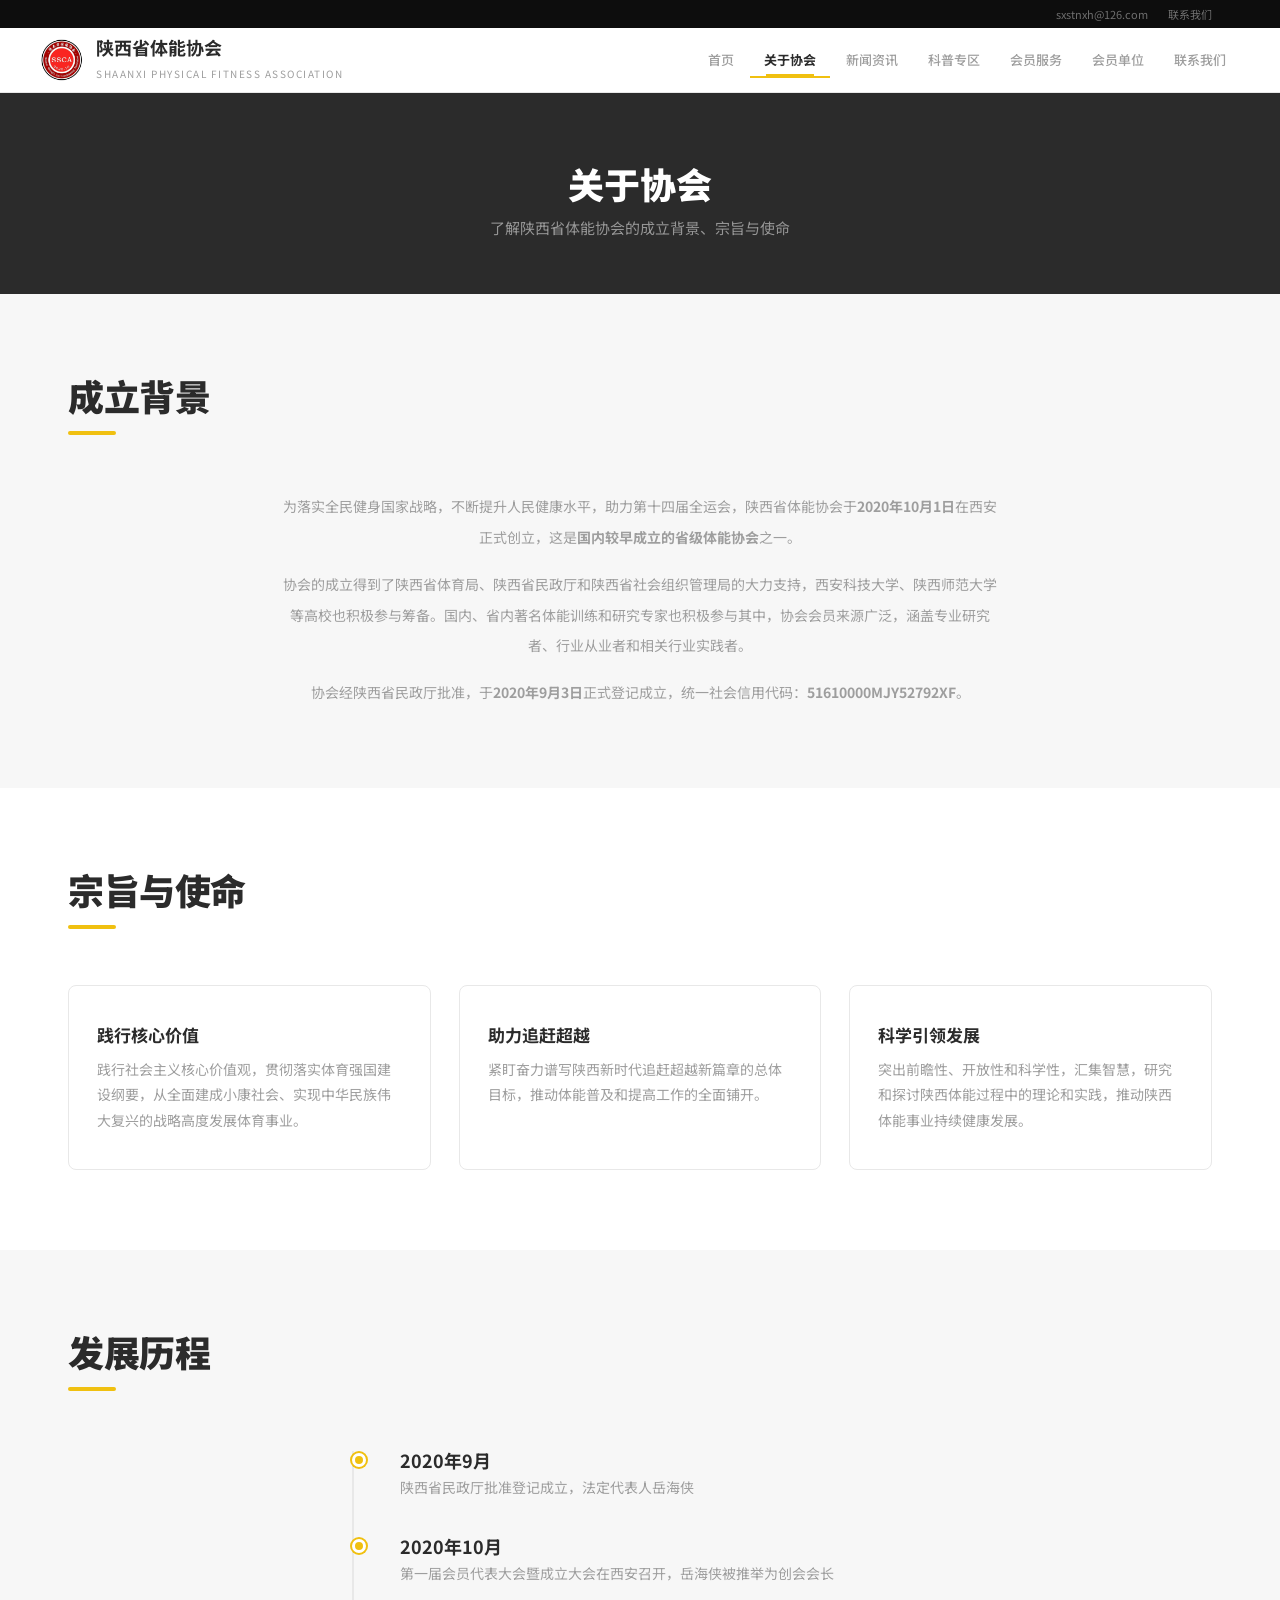
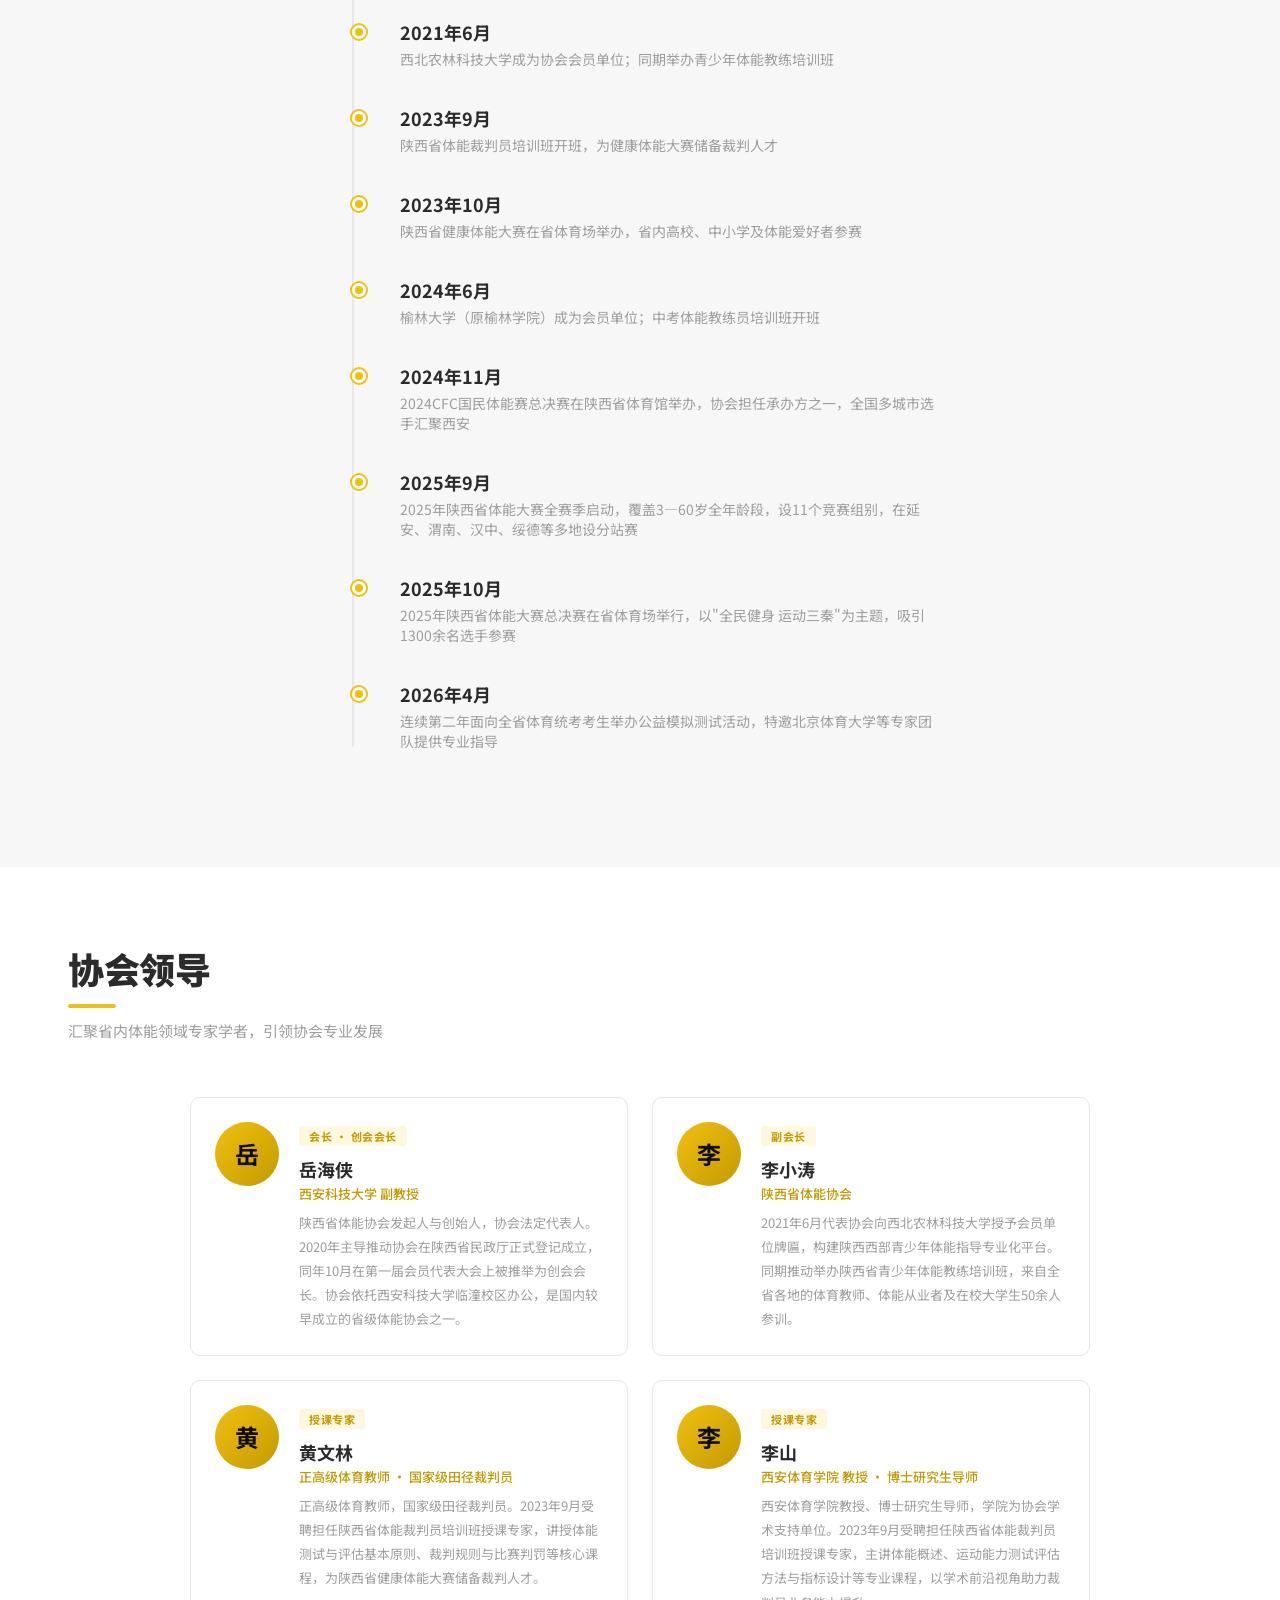
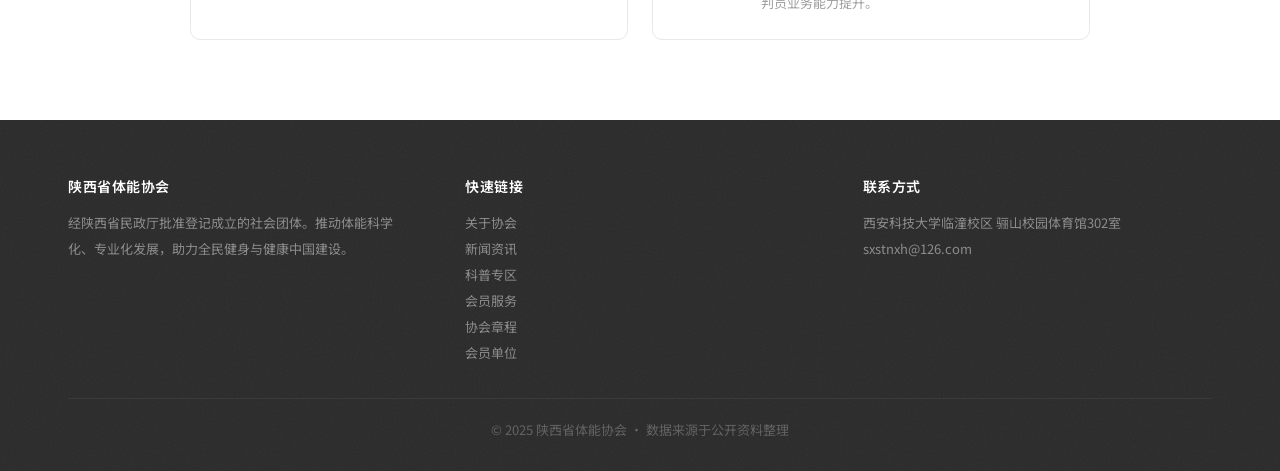
==== commit b63529b8: "交互升级：滚动揭示、碳纹理、光晕追踪、数字跳动、涟漪按钮、视差光晕" ====
--- a/about.html
+++ b/about.html
@@ -214,5 +214,6 @@
     </div>
   </footer>
 
+<script src="js/main.js"></script>
 </body>
 </html>
--- a/css/style.css
+++ b/css/style.css
@@ -773,3 +773,208 @@
   .leader-avatar { width: 48px; height: 48px; font-size: 18px; }
   .leader-info h3 { font-size: 16px; }
 }
+
+/* =============================================
+   INTERACTIVE — Scroll Reveal
+   ============================================= */
+.card, .news-item, .timeline-item, .leader-card,
+.partner-item, .contact-box, .section-hd {
+  opacity: 0;
+  transform: translateY(28px);
+  transition: opacity 0.7s cubic-bezier(0.22, 0.61, 0.36, 1),
+              transform 0.7s cubic-bezier(0.22, 0.61, 0.36, 1);
+}
+
+.card.revealed, .news-item.revealed, .timeline-item.revealed,
+.leader-card.revealed, .partner-item.revealed, .contact-box.revealed,
+.section-hd.revealed {
+  opacity: 1;
+  transform: translateY(0);
+}
+
+/* staggered children feel */
+.timeline-item:nth-child(1) { transition-delay: 0.00s; }
+.timeline-item:nth-child(2) { transition-delay: 0.06s; }
+.timeline-item:nth-child(3) { transition-delay: 0.12s; }
+.timeline-item:nth-child(4) { transition-delay: 0.18s; }
+.timeline-item:nth-child(5) { transition-delay: 0.24s; }
+.timeline-item:nth-child(6) { transition-delay: 0.30s; }
+.timeline-item:nth-child(7) { transition-delay: 0.36s; }
+.timeline-item:nth-child(8) { transition-delay: 0.42s; }
+.timeline-item:nth-child(9) { transition-delay: 0.48s; }
+.timeline-item:nth-child(10){ transition-delay: 0.54s; }
+
+/* =============================================
+   INTERACTIVE — Card Glow Tracking
+   ============================================= */
+.card, .news-item, .leader-card {
+  position: relative;
+  overflow: hidden;
+}
+
+.card::after, .news-item::after, .leader-card::after {
+  content: '';
+  position: absolute;
+  top: 0; left: 0; right: 0; bottom: 0;
+  border-radius: inherit;
+  pointer-events: none;
+  opacity: 0;
+  transition: opacity 0.4s ease;
+  background: radial-gradient(
+    420px circle at var(--glow-x, 50%) var(--glow-y, 50%),
+    rgba(240, 192, 16, 0.10),
+    transparent 45%
+  );
+  z-index: 1;
+}
+
+.card.glow-active::after,
+.news-item.glow-active::after,
+.leader-card.glow-active::after {
+  opacity: 1;
+}
+
+/* ensure card content stays above glow */
+.card > *, .news-item > *, .leader-card > * {
+  position: relative;
+  z-index: 2;
+}
+
+/* =============================================
+   INTERACTIVE — Button Ripple
+   ============================================= */
+.btn {
+  position: relative;
+  overflow: hidden;
+}
+
+.ripple {
+  position: absolute;
+  border-radius: 50%;
+  background: rgba(255, 255, 255, 0.35);
+  transform: scale(0);
+  animation: rippleOut 0.6s ease-out forwards;
+  pointer-events: none;
+}
+
+.btn-primary .ripple {
+  background: rgba(0, 0, 0, 0.18);
+}
+
+@keyframes rippleOut {
+  to { transform: scale(4); opacity: 0; }
+}
+
+/* =============================================
+   INTERACTIVE — Hero Parallax Glow
+   ============================================= */
+.hero::before {
+  transition: transform 0.15s ease-out;
+  transform: translate(var(--px, 0px), var(--py, 0px));
+}
+
+.hero::after {
+  transition: transform 0.25s ease-out;
+  transform: translate(
+    calc(var(--px, 0px) * -0.6),
+    calc(var(--py, 0px) * -0.6)
+  );
+}
+
+/* =============================================
+   TEXTURE — Carbon Fiber Noise Overlay
+   ============================================= */
+.hero, .stats-bar, footer {
+  position: relative;
+}
+
+.hero::before, .stats-bar::before, footer::before {
+  /* ensure ::before is not overridden for hero which already uses it */
+}
+
+/* we apply texture via a dedicated pseudo on hero */
+.hero {
+  isolation: isolate;
+}
+
+.hero .container {
+  position: relative;
+  z-index: 2;
+}
+
+/* use an inline SVG noise filter approach — applied via background */
+.hero {
+  background:
+    url("data:image/svg+xml,%3Csvg viewBox='0 0 256 256' xmlns='http://www.w3.org/2000/svg'%3E%3Cfilter id='n'%3E%3CfeTurbulence type='fractalNoise' baseFrequency='0.85' numOctaves='4' stitchTiles='stitch'/%3E%3C/filter%3E%3Crect width='100%25' height='100%25' filter='url(%23n)' opacity='0.04'/%3E%3C/svg%3E"),
+    var(--carbon);
+}
+
+.stats-bar {
+  background:
+    url("data:image/svg+xml,%3Csvg viewBox='0 0 256 256' xmlns='http://www.w3.org/2000/svg'%3E%3Cfilter id='n'%3E%3CfeTurbulence type='fractalNoise' baseFrequency='0.9' numOctaves='3' stitchTiles='stitch'/%3E%3C/filter%3E%3Crect width='100%25' height='100%25' filter='url(%23n)' opacity='0.05'/%3E%3C/svg%3E"),
+    var(--black);
+}
+
+footer {
+  background:
+    url("data:image/svg+xml,%3Csvg viewBox='0 0 256 256' xmlns='http://www.w3.org/2000/svg'%3E%3Cfilter id='n'%3E%3CfeTurbulence type='fractalNoise' baseFrequency='0.8' numOctaves='3' stitchTiles='stitch'/%3E%3C/filter%3E%3Crect width='100%25' height='100%25' filter='url(%23n)' opacity='0.04'/%3E%3C/svg%3E"),
+    var(--carbon);
+}
+
+/* =============================================
+   INTERACTIVE — Nav Underline Sliding
+   ============================================= */
+nav ul li a {
+  position: relative;
+}
+
+nav ul li a::after {
+  content: '';
+  position: absolute;
+  bottom: 0;
+  left: 50%;
+  width: 0;
+  height: 2px;
+  background: var(--yellow);
+  transition: all 0.3s cubic-bezier(0.22, 0.61, 0.36, 1);
+  transform: translateX(-50%);
+}
+
+nav ul li a:hover::after {
+  width: 60%;
+}
+
+nav ul li a.active::after {
+  width: 60%;
+}
+
+/* =============================================
+   Stats bar — subtle shimmer
+   ============================================= */
+.stat-cell {
+  position: relative;
+  overflow: hidden;
+}
+
+.stat-cell::after {
+  content: '';
+  position: absolute;
+  top: 0;
+  left: -100%;
+  width: 60%;
+  height: 100%;
+  background: linear-gradient(
+    90deg,
+    transparent,
+    rgba(240, 192, 16, 0.04),
+    transparent
+  );
+  transform: skewX(-20deg);
+  animation: statShimmer 4s infinite;
+}
+
+@keyframes statShimmer {
+  0%   { left: -100%; }
+  40%  { left: 150%; }
+  100% { left: 150%; }
+}
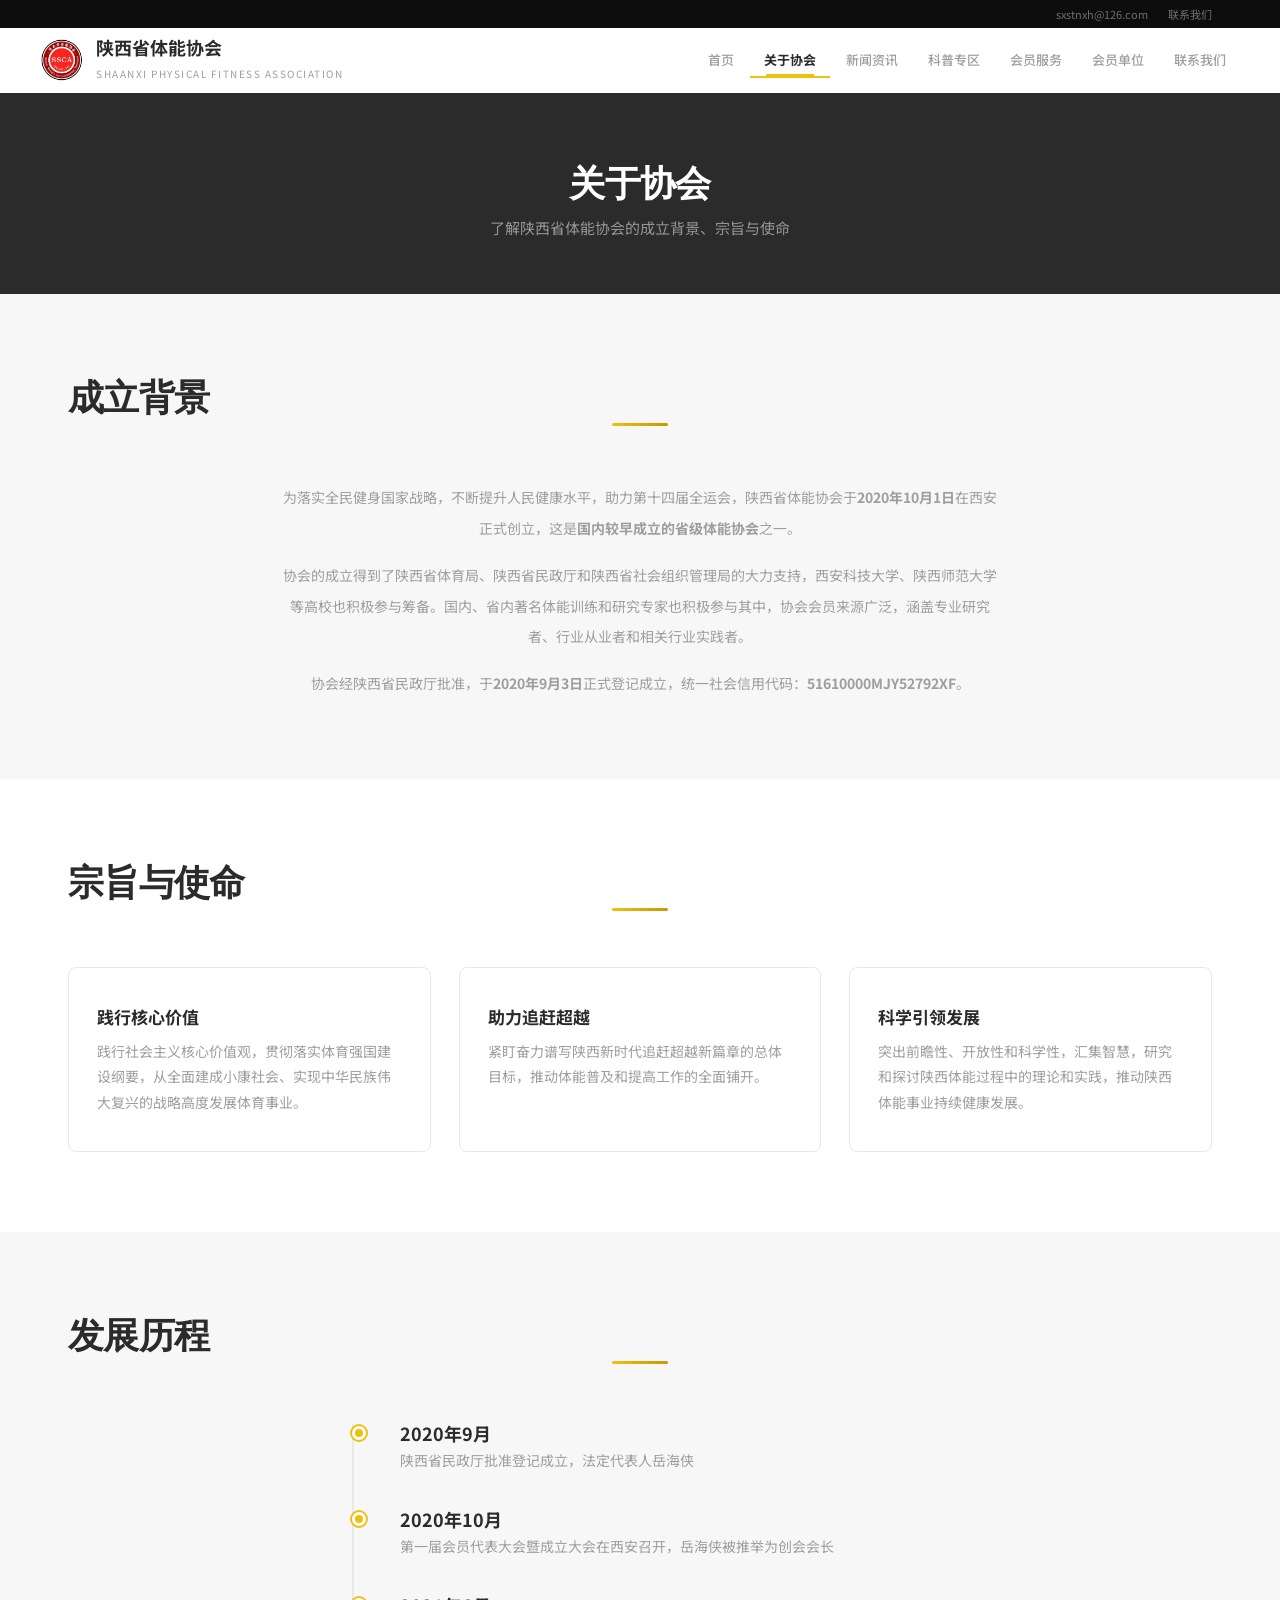
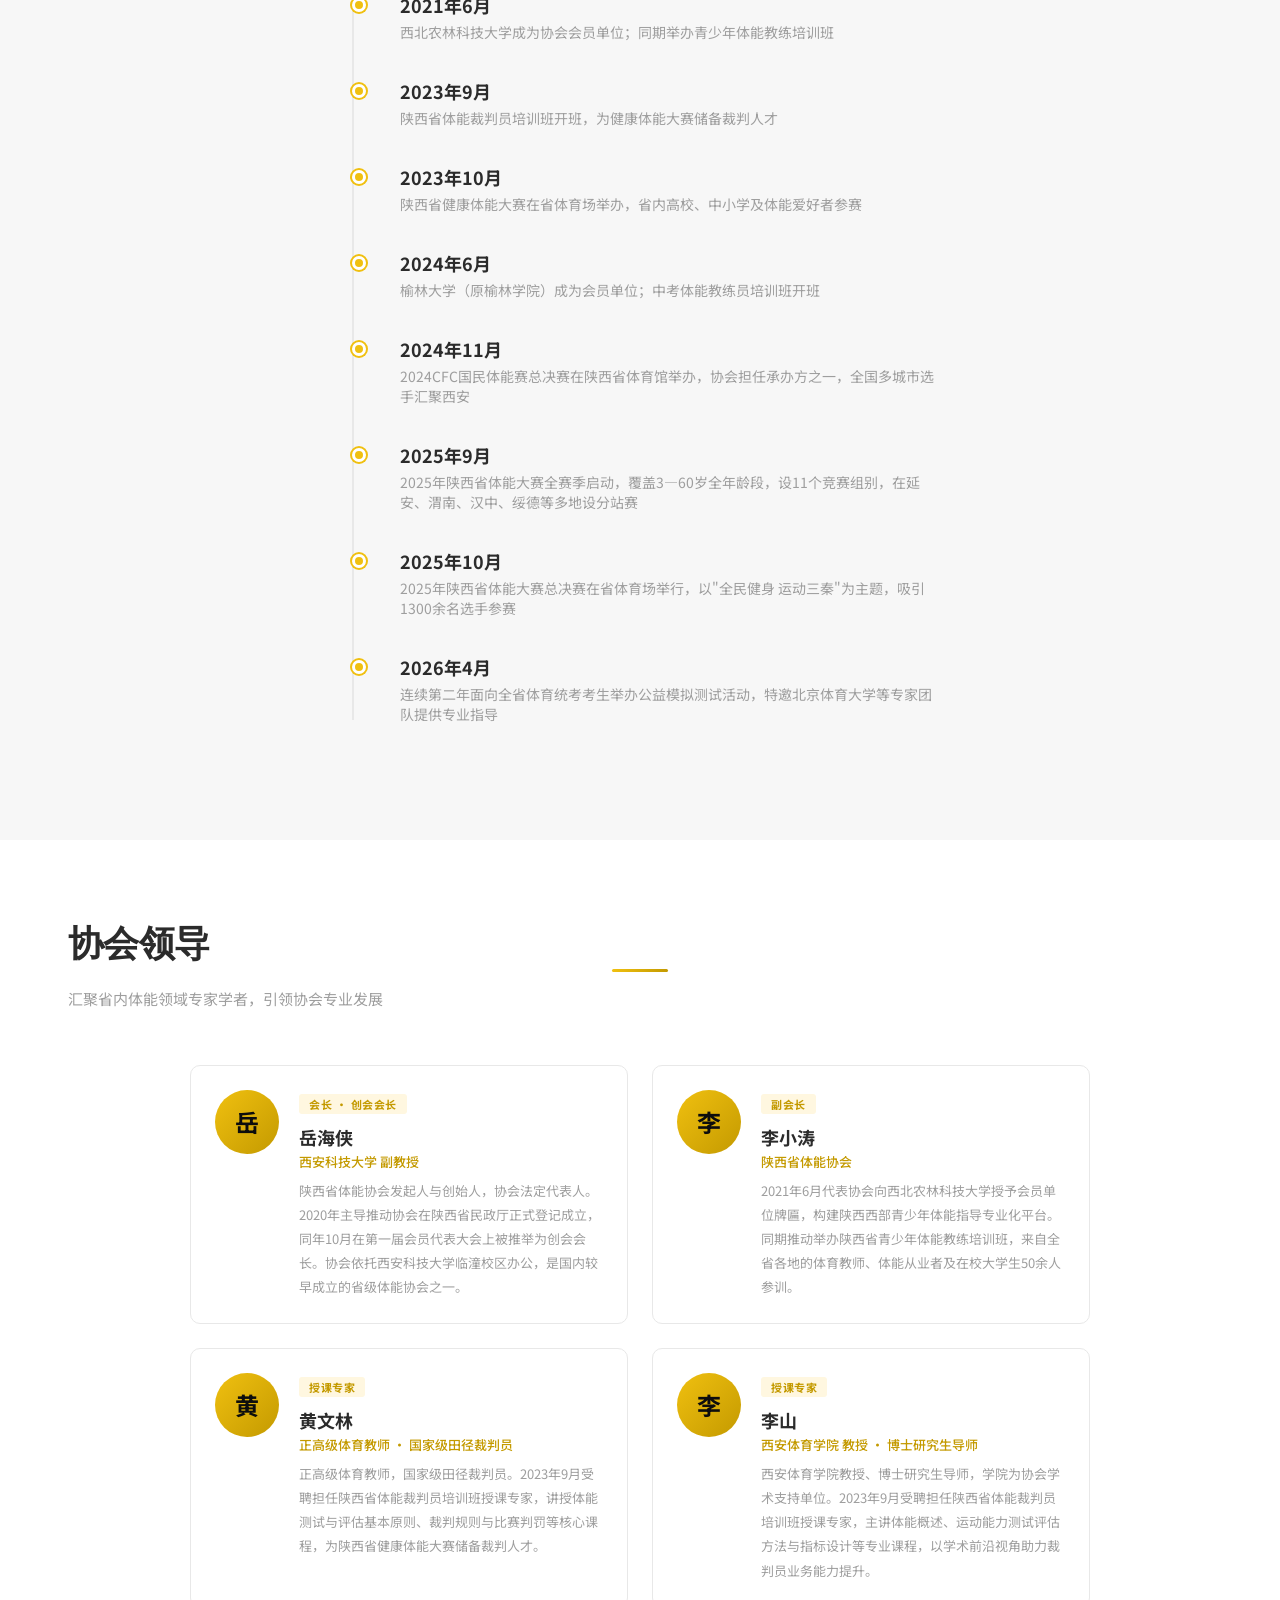
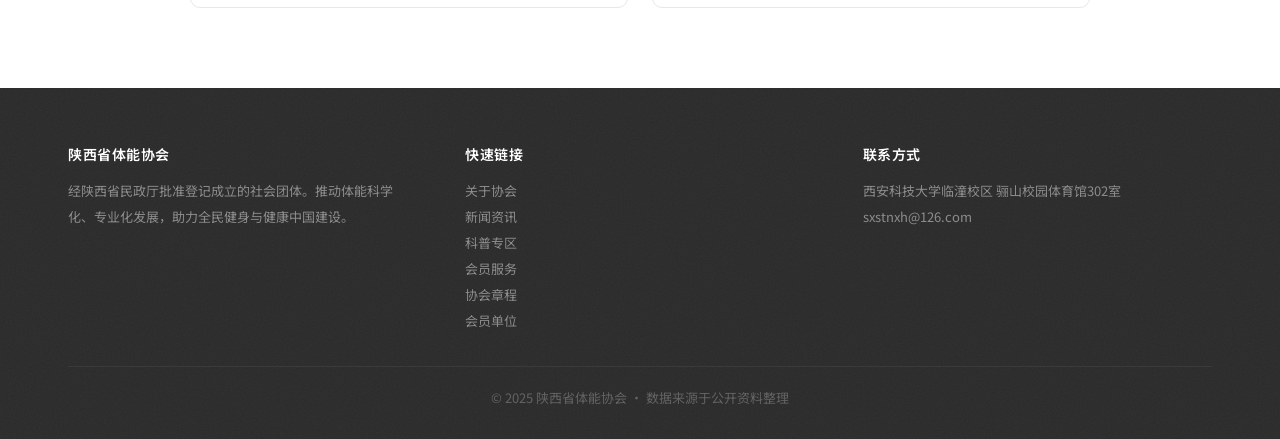
==== commit 7f3882c5: "ASHSA精装移植：毛玻璃导航、卡片渐变线、滚动条、分割线、skip-link、Playfair标题、阴影系统" ====
--- a/about.html
+++ b/about.html
@@ -8,6 +8,8 @@
   <link rel="stylesheet" href="css/style.css">
 </head>
 <body>
+
+  <a class="skip-link" href="#main-content">跳到主要内容</a>
 
   <div class="top-bar">
     <div class="container">
@@ -40,7 +42,7 @@
     </div>
   </header>
 
-  <section class="page-banner">
+  <section class="page-banner" id="main-content">
     <h2>关于协会</h2>
     <p>了解陕西省体能协会的成立背景、宗旨与使命</p>
   </section>
@@ -49,6 +51,7 @@
     <div class="container">
       <div class="section-hd">
         <h2>成立背景</h2>
+        <div class="section-divider"></div>
       </div>
       <div style="max-width: 720px; margin: 0 auto; text-align: center; font-size: 14px; color: var(--gray); line-height: 2.2;">
         <p>为落实全民健身国家战略，不断提升人民健康水平，助力第十四届全运会，陕西省体能协会于<strong>2020年10月1日</strong>在西安正式创立，这是<strong>国内较早成立的省级体能协会</strong>之一。</p>
@@ -62,6 +65,7 @@
     <div class="container">
       <div class="section-hd">
         <h2>宗旨与使命</h2>
+        <div class="section-divider"></div>
       </div>
       <div class="grid-3">
         <div class="card">
@@ -84,6 +88,7 @@
     <div class="container">
       <div class="section-hd">
         <h2>发展历程</h2>
+        <div class="section-divider"></div>
       </div>
       <div class="timeline">
         <div class="timeline-item">
@@ -134,6 +139,7 @@
     <div class="container">
       <div class="section-hd">
         <h2>协会领导</h2>
+        <div class="section-divider"></div>
         <p>汇聚省内体能领域专家学者，引领协会专业发展</p>
       </div>
       <div class="leader-grid">
--- a/css/style.css
+++ b/css/style.css
@@ -2,7 +2,7 @@
    陕西省体能协会 — Dramatic Redesign
    ============================================= */
 
-@import url('https://fonts.googleapis.com/css2?family=Noto+Sans+SC:wght@300;400;500;600;700;800;900&display=swap');
+@import url('https://fonts.googleapis.com/css2?family=Inter:wght@300;400;500;600;700;800;900&family=Noto+Sans+SC:wght@300;400;500;600;700;800;900&family=Playfair+Display:ital,wght@0,600;0,700;0,800;1,600&display=swap');
 
 :root {
   --yellow:    #F0C010;
@@ -17,6 +17,20 @@
   --line:      #E8E8E8;
   --bg:        #F7F7F7;
   --t:         all 0.3s ease;
+
+  /* Typography */
+  --font-display: 'Playfair Display', 'Georgia', 'Times New Roman', serif;
+
+  /* Shadows — borrowed from ASHSA system */
+  --shadow-sm:  0 1px 2px rgba(0,0,0,0.04);
+  --shadow:     0 2px 8px rgba(0,0,0,0.06), 0 1px 2px rgba(0,0,0,0.04);
+  --shadow-md:  0 4px 16px rgba(0,0,0,0.08), 0 2px 4px rgba(0,0,0,0.04);
+  --shadow-lg:  0 12px 40px rgba(0,0,0,0.12);
+  --shadow-xl:  0 24px 60px rgba(0,0,0,0.16);
+
+  /* Easing */
+  --ease:       cubic-bezier(0.4, 0, 0.2, 1);
+  --ease-spring:cubic-bezier(0.34, 1.56, 0.64, 1);
 }
 
 *, *::before, *::after { margin:0; padding:0; box-sizing:border-box; }
@@ -47,13 +61,21 @@
 .top-bar a { color: inherit; margin-left: 18px; }
 .top-bar a:hover { color: var(--yellow); }
 
-/* ====== HEADER ====== */
+/* ====== HEADER — Glassmorphism ====== */
 header {
-  background: var(--white);
-  border-bottom: 1px solid var(--line);
+  background: rgba(255,255,255,0.88);
+  backdrop-filter: blur(16px);
+  -webkit-backdrop-filter: blur(16px);
+  border-bottom: 1px solid transparent;
   position: sticky;
   top: 0;
   z-index: 1000;
+  transition: border-color 0.3s var(--ease), box-shadow 0.3s var(--ease);
+}
+
+header.scrolled {
+  border-bottom-color: var(--line);
+  box-shadow: var(--shadow-sm);
 }
 
 header .container {
@@ -202,16 +224,17 @@
 }
 
 .btn-primary {
-  background: var(--yellow);
+  background: linear-gradient(135deg, var(--yellow), #E0B800);
   color: var(--black);
   font-weight: 700;
+  box-shadow: 0 4px 20px rgba(240,192,16,0.30);
 }
 
 .btn-primary:hover {
-  background: var(--yellow-dk);
+  background: linear-gradient(135deg, #F5C820, #C49A00);
   color: var(--black);
   transform: translateY(-2px);
-  box-shadow: 0 8px 28px rgba(240,192,16,0.35);
+  box-shadow: 0 8px 32px rgba(240,192,16,0.45);
 }
 
 .btn-ghost {
@@ -269,23 +292,38 @@
 
 .section-hd { margin-bottom: 56px; }
 
+/* Section eyebrow */
+.section-eyebrow {
+  display: inline-block;
+  font-size: 0.78rem;
+  font-weight: 600;
+  letter-spacing: 0.1em;
+  text-transform: uppercase;
+  color: var(--yellow-dk);
+  margin-bottom: 0.5rem;
+}
+
+/* Section divider line */
+.section-divider {
+  width: 56px;
+  height: 3px;
+  background: linear-gradient(90deg, var(--yellow), var(--yellow-dk));
+  margin: 0 auto 1rem;
+  border-radius: 2px;
+}
+
 .section-hd h2 {
   font-size: 36px;
-  font-weight: 900;
+  font-weight: 700;
+  font-family: var(--font-display);
   color: var(--carbon);
-  letter-spacing: -0.5px;
+  letter-spacing: -0.02em;
   line-height: 1.2;
   margin-bottom: 6px;
 }
 
 .section-hd h2::after {
-  content: '';
-  display: block;
-  width: 48px;
-  height: 4px;
-  background: var(--yellow);
-  margin-top: 14px;
-  border-radius: 2px;
+  display: none; /* replaced by .section-divider */
 }
 
 .section-hd p {
@@ -303,14 +341,30 @@
   border: 1px solid var(--line);
   border-radius: 8px;
   padding: 36px 28px;
-  transition: var(--t);
+  transition: all 0.35s var(--ease);
+  position: relative;
+  overflow: hidden;
+}
+
+/* Top gradient accent line — borrowed from ASHSA */
+.card::before {
+  content: '';
+  position: absolute;
+  top: 0; left: 0; right: 0;
+  height: 2px;
+  background: linear-gradient(90deg, var(--yellow-dk), var(--yellow), #F5D060);
+  transform: scaleX(0);
+  transform-origin: left;
+  transition: transform 0.5s var(--ease);
 }
 
 .card:hover {
-  border-color: var(--yellow);
-  transform: translateY(-4px);
-  box-shadow: 0 12px 32px rgba(240,192,16,0.10);
-}
+  border-color: transparent;
+  transform: translateY(-5px);
+  box-shadow: var(--shadow-lg);
+}
+
+.card:hover::before { transform: scaleX(1); }
 
 .card h4 {
   font-size: 17px;
@@ -384,14 +438,41 @@
 
 .page-banner h2 {
   font-size: 36px;
-  font-weight: 900;
+  font-weight: 700;
+  font-family: var(--font-display);
   margin-bottom: 8px;
+  letter-spacing: -0.02em;
 }
 
 .page-banner p {
   font-size: 15px;
   opacity: 0.5;
 }
+
+/* ====== SKIP LINK — accessibility ====== */
+.skip-link {
+  position: absolute;
+  top: -100px;
+  left: 0;
+  background: var(--yellow);
+  color: var(--black);
+  padding: 8px 16px;
+  z-index: 9999;
+  font-weight: 700;
+  font-size: 14px;
+  border-radius: 0 0 6px 6px;
+  transition: top 0.2s;
+}
+.skip-link:focus {
+  top: 0;
+  color: var(--black);
+}
+
+/* ====== CUSTOM SCROLLBAR ====== */
+::-webkit-scrollbar { width: 8px; }
+::-webkit-scrollbar-track { background: var(--bg); }
+::-webkit-scrollbar-thumb { background: var(--gray-lt); border-radius: 4px; }
+::-webkit-scrollbar-thumb:hover { background: var(--gray); }
 
 /* ====== TIMELINE ====== */
 .timeline {
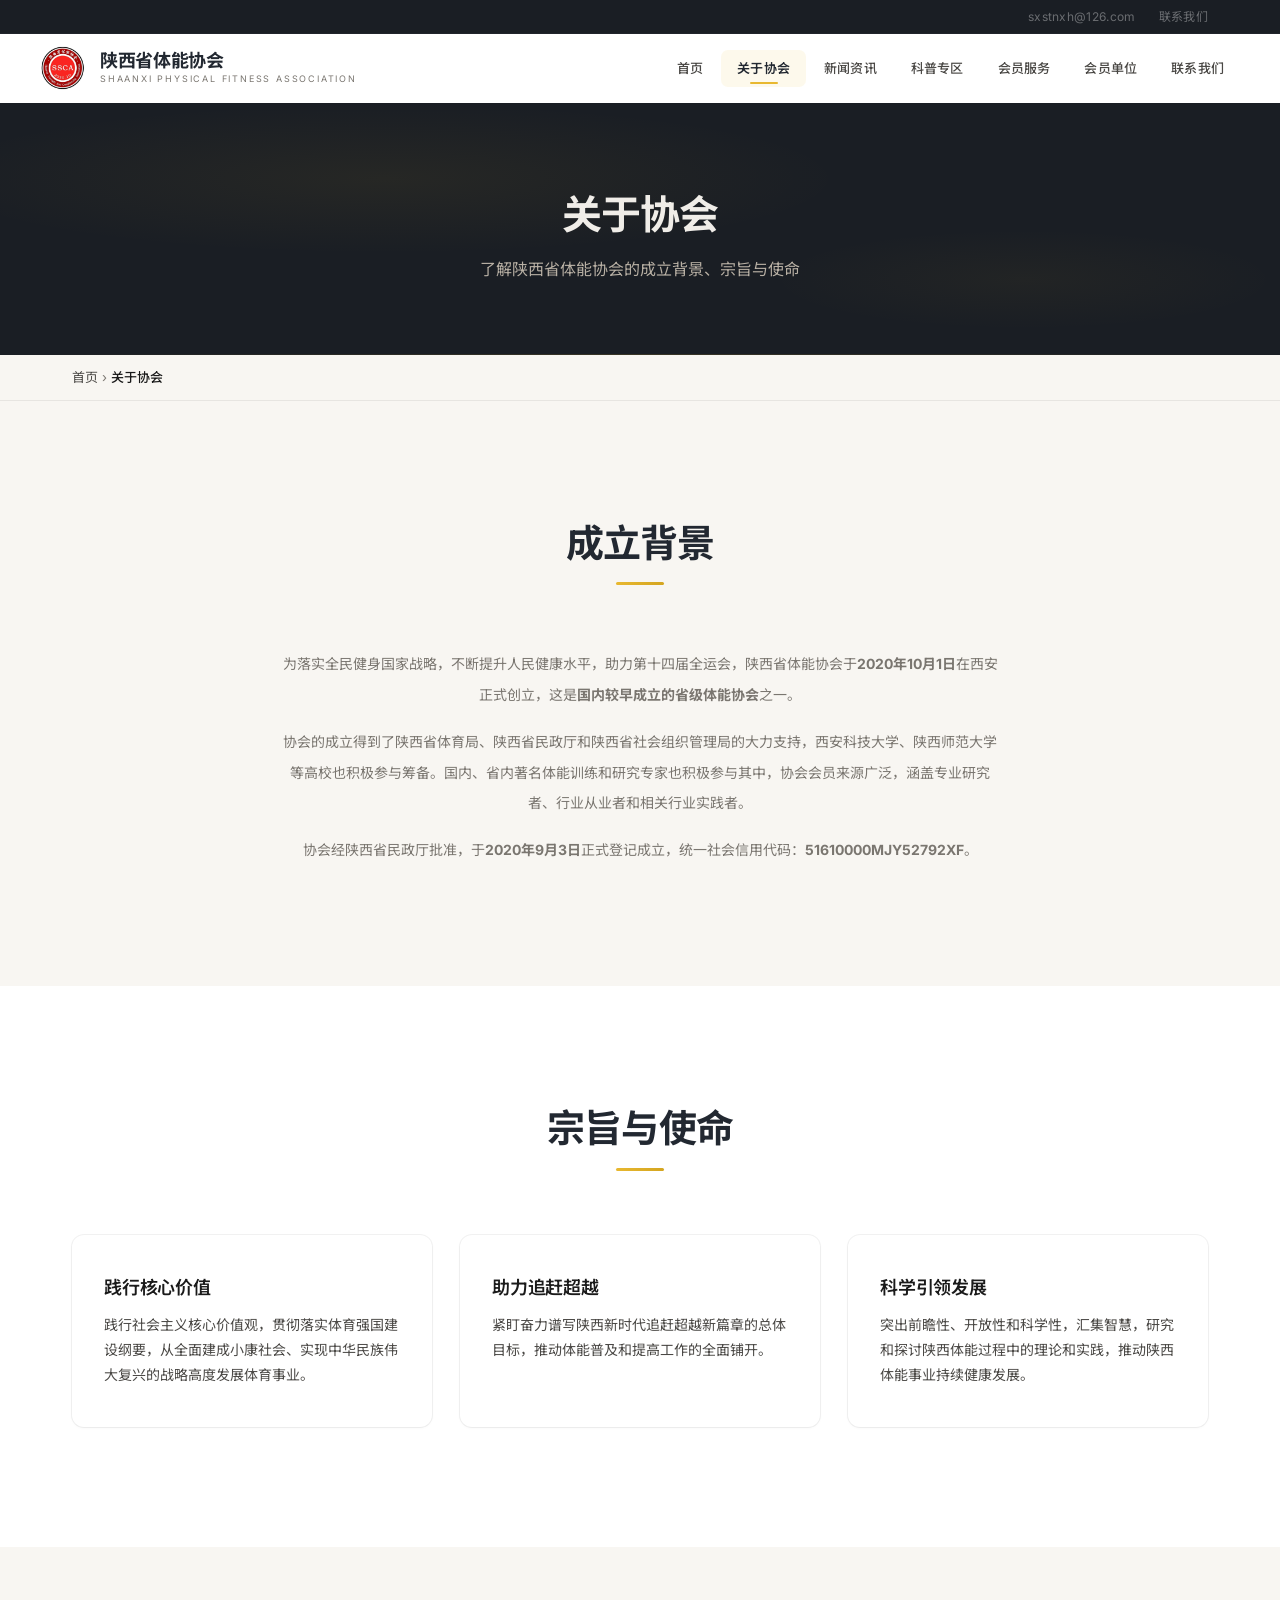
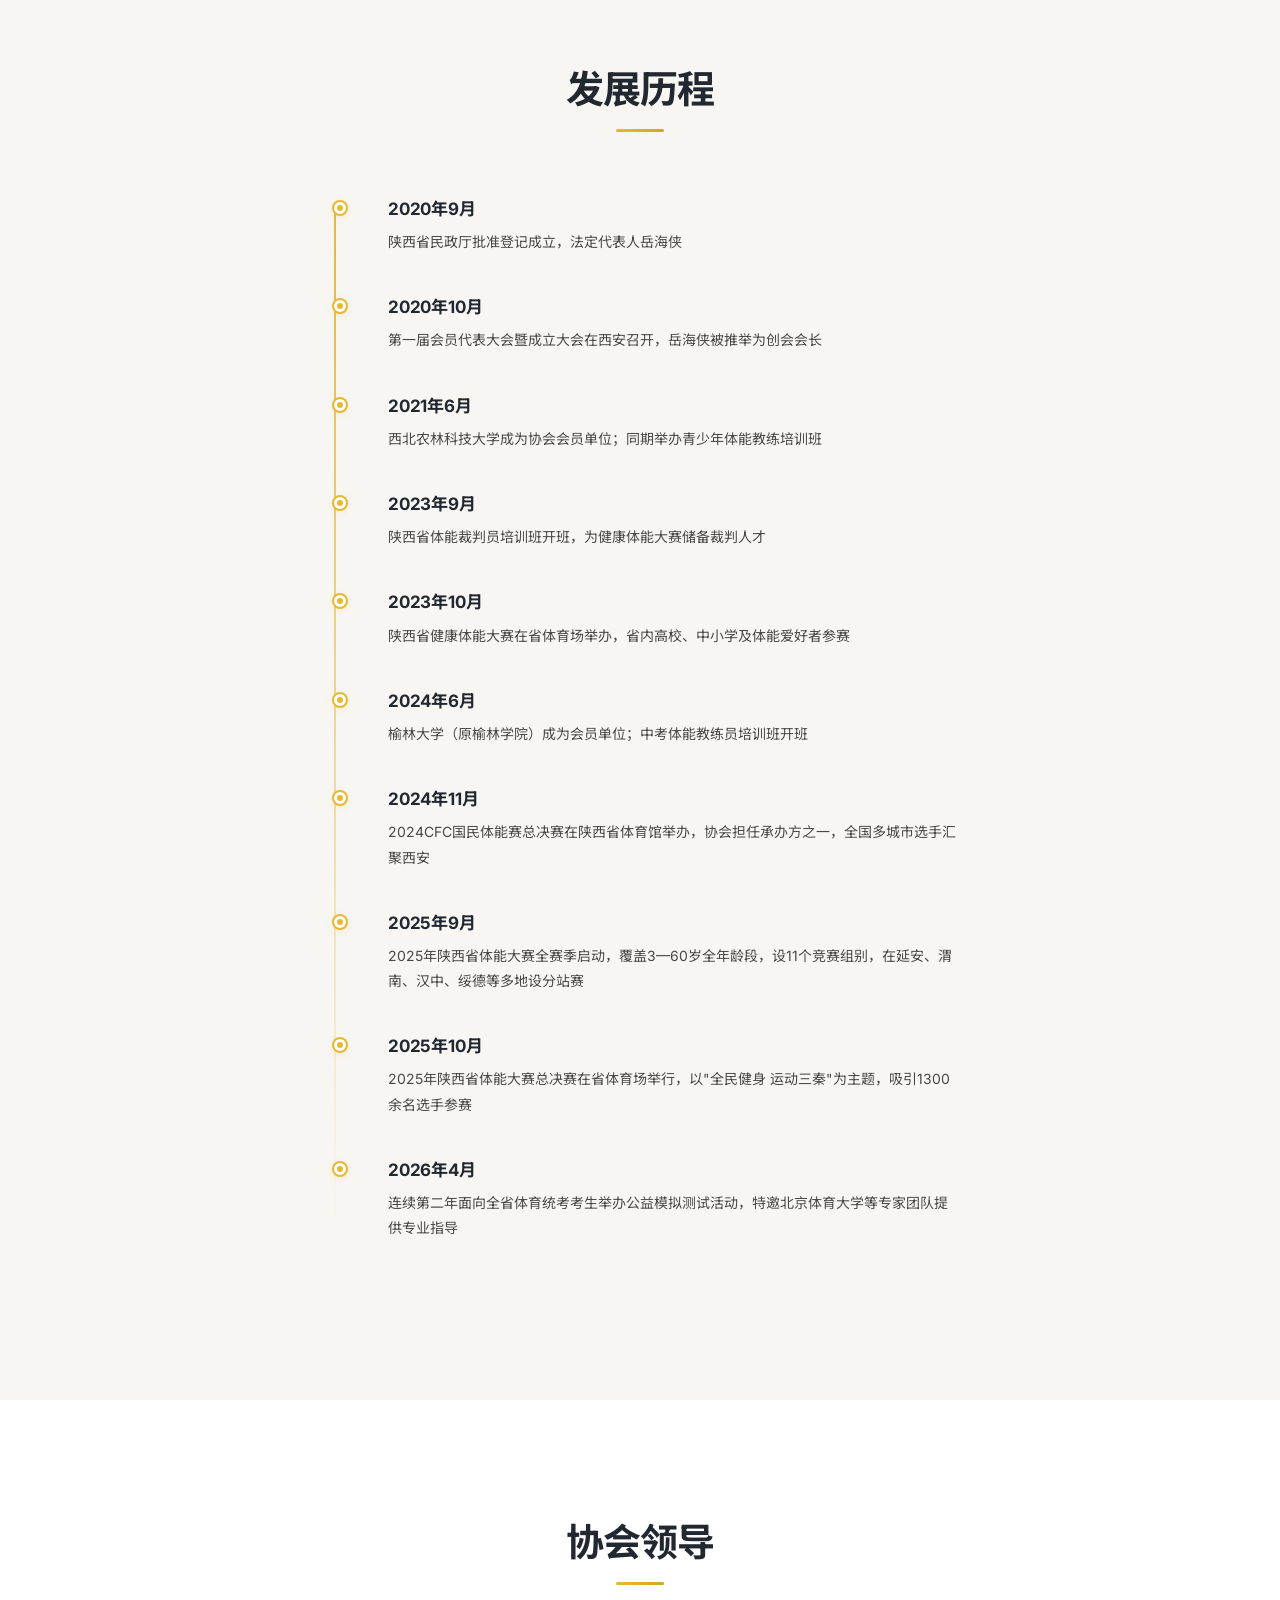
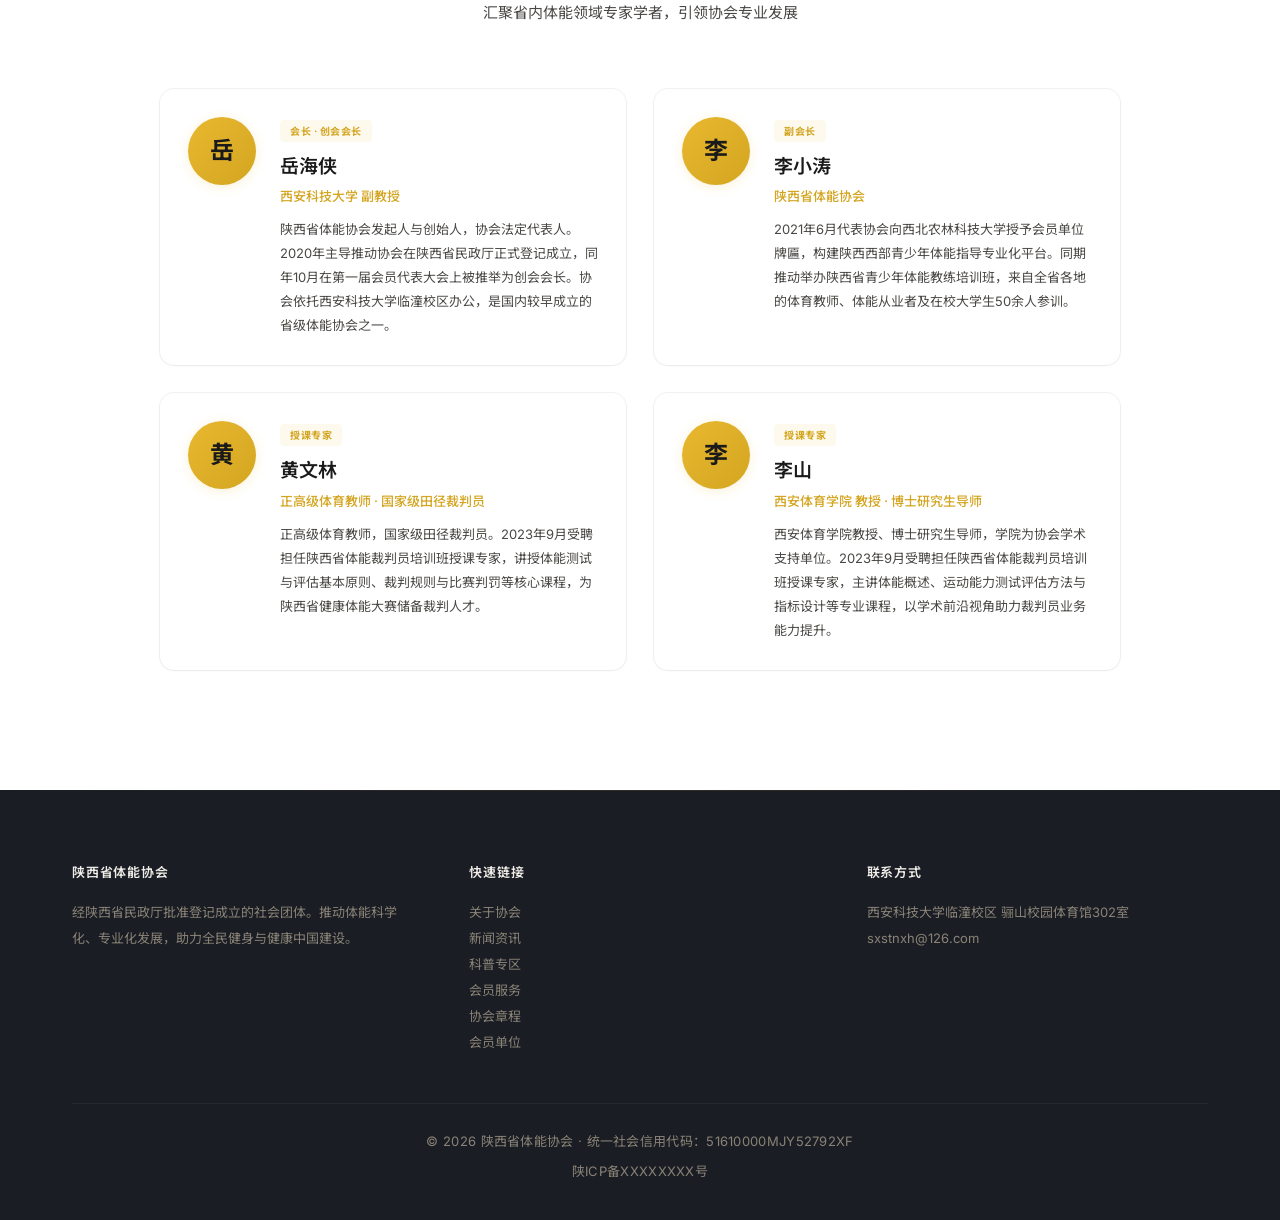
==== commit 8983cd9a: "运维补全：favicon、robots、sitemap、OG标签、JSON-LD、面包屑、回到顶部、打印样式、ICP占位、动态版权年" ====
--- a/about.html
+++ b/about.html
@@ -5,6 +5,14 @@
   <meta name="viewport" content="width=device-width, initial-scale=1.0">
   <title>关于协会 — 陕西省体能协会</title>
   <meta name="description" content="了解陕西省体能协会 — 成立背景、宗旨使命、组织架构与发展历程。">
+  <link rel="icon" href="favicon.svg" type="image/svg+xml">
+  <link rel="canonical" href="https://haonl-7.github.io/sxptxh/about.html">
+  <meta property="og:title" content="关于协会 — 陕西省体能协会">
+  <meta property="og:description" content="了解陕西省体能协会的成立背景、宗旨使命、组织架构与发展历程。">
+  <meta property="og:image" content="https://haonl-7.github.io/sxptxh/images/logo.jpg">
+  <meta property="og:url" content="https://haonl-7.github.io/sxptxh/about.html">
+  <meta property="og:type" content="website">
+  <meta name="twitter:card" content="summary_large_image">
   <link rel="stylesheet" href="css/style.css">
 </head>
 <body>
@@ -47,6 +55,8 @@
     <p>了解陕西省体能协会的成立背景、宗旨与使命</p>
   </section>
 
+  <div class="breadcrumb"><div class="container"><a href="index.html">首页</a> &rsaquo; <span>关于协会</span></div></div>
+
   <section class="section section-bg">
     <div class="container">
       <div class="section-hd">
@@ -215,7 +225,8 @@
     </div>
     <div class="container">
       <div class="footer-btm">
-        <p>&copy; 2025 陕西省体能协会 &middot; 数据来源于公开资料整理</p>
+        <p>&copy; <span id="copyright-year">2025</span> 陕西省体能协会 &middot; 统一社会信用代码：51610000MJY52792XF</p>
+        <p style="margin-top:4px;"><a href="https://beian.miit.gov.cn/" target="_blank" rel="nofollow">陕ICP备XXXXXXXX号</a></p>
       </div>
     </div>
   </footer>
--- a/css/style.css
+++ b/css/style.css
@@ -1,163 +1,349 @@
 /* =============================================
-   陕西省体能协会 — Dramatic Redesign
+   陕西省体能协会 — Awwwards-Level Redesign
+   Warm Gold · Deep Slate · Airy Whitespace
    ============================================= */
 
 @import url('https://fonts.googleapis.com/css2?family=Inter:wght@300;400;500;600;700;800;900&family=Noto+Sans+SC:wght@300;400;500;600;700;800;900&family=Playfair+Display:ital,wght@0,600;0,700;0,800;1,600&display=swap');
 
 :root {
-  --yellow:    #F0C010;
-  --yellow-dk: #C49A00;
-  --yellow-lt: #FFF7E0;
-  --carbon:    #2B2B2B;
-  --carbon-lt: #3E3E3E;
-  --black:     #0D0D0D;
-  --white:     #FFFFFF;
-  --gray:      #9E9E9E;
-  --gray-lt:   #C0C0C0;
-  --line:      #E8E8E8;
-  --bg:        #F7F7F7;
-  --t:         all 0.3s ease;
+  /* ── Primary Palette — Warm Gold + Deep Slate ── */
+  --gold:          #E8B830;
+  --gold-warm:     #D4A520;
+  --gold-light:    #F5DE8A;
+  --gold-lt-bg:    rgba(232,184,48,0.09);
+  --gold-glow:     rgba(232,184,48,0.25);
+  --on-primary:    #1A1A1A;
+
+  /* Dark canvas — sophisticated warm slate, not pure black */
+  --slate-900:     #13161A;
+  --slate-800:     #1A1E24;
+  --slate-700:     #222831;
+  --slate-600:     #2D333D;
+  --slate-500:     #3D4450;
+  --slate-400:     #556070;
+
+  /* Surfaces — warm off-white */
+  --white:         #FFFFFF;
+  --bg-warm:       #F8F6F2;
+  --bg-warm-2:     #F3F0EA;
+  --line-warm:     rgba(0,0,0,0.07);
+  --line-warm-2:   rgba(0,0,0,0.04);
+
+  /* Text on dark — creamy, not pure white */
+  --text-primary:  #F0EDE8;
+  --text-secondary:#B8B0A4;
+  --text-muted:    #8A8276;
+  --text-subtle:   #6A645C;
+
+  /* Text on light */
+  --ink:           #1A1A1A;
+  --ink-secondary: #4A4845;
+  --ink-muted:     #7A7670;
+
+  /* Borders */
+  --hairline-white:  rgba(255,255,255,0.08);
+  --hairline-subtle: rgba(255,255,255,0.04);
+  --border-light:    rgba(0,0,0,0.06);
+
+  /* Shadows — warm, layered, premium */
+  --shadow-border:   0 0 0 1px rgba(0,0,0,0.05);
+  --shadow-card:     0 1px 3px rgba(0,0,0,0.04), 0 0 0 1px rgba(0,0,0,0.05);
+  --shadow-card-lg:  0 4px 12px rgba(0,0,0,0.06), 0 0 0 1px rgba(0,0,0,0.05);
+  --shadow-card-hov: 0 8px 28px rgba(0,0,0,0.08), 0 0 0 1px rgba(232,184,48,0.12);
+  --shadow-sm:       0 1px 2px rgba(0,0,0,0.04);
+  --shadow-elevated: 0 12px 40px rgba(0,0,0,0.10), 0 0 0 1px rgba(0,0,0,0.06);
+
+  /* Legacy aliases for backwards compat */
+  --yellow:         var(--gold);
+  --yellow-active:  var(--gold-warm);
+  --yellow-lt:      var(--gold-lt-bg);
+  --carbon:         var(--slate-700);
+  --canvas-dark:    var(--slate-900);
+  --surface-dark:   var(--slate-700);
+  --surface-elevated: var(--slate-600);
+  --black:          var(--slate-900);
+  --gray:           var(--ink-muted);
+  --gray-lt:        var(--ink-secondary);
+  --yellow-dk:      var(--gold-warm);
+  --carbon-lt:      var(--slate-600);
+  --body-dark:      var(--text-primary);
+  --muted:          var(--text-muted);
+  --muted-strong:   var(--text-secondary);
+  --bg:             var(--bg-warm);
+  --line:           var(--line-warm);
 
   /* Typography */
-  --font-display: 'Playfair Display', 'Georgia', 'Times New Roman', serif;
-
-  /* Shadows — borrowed from ASHSA system */
-  --shadow-sm:  0 1px 2px rgba(0,0,0,0.04);
-  --shadow:     0 2px 8px rgba(0,0,0,0.06), 0 1px 2px rgba(0,0,0,0.04);
-  --shadow-md:  0 4px 16px rgba(0,0,0,0.08), 0 2px 4px rgba(0,0,0,0.04);
-  --shadow-lg:  0 12px 40px rgba(0,0,0,0.12);
-  --shadow-xl:  0 24px 60px rgba(0,0,0,0.16);
+  --font-display:   'Playfair Display', 'Georgia', 'Times New Roman', serif;
 
   /* Easing */
-  --ease:       cubic-bezier(0.4, 0, 0.2, 1);
-  --ease-spring:cubic-bezier(0.34, 1.56, 0.64, 1);
-}
-
+  --ease:           cubic-bezier(0.4, 0, 0.2, 1);
+  --ease-spring:    cubic-bezier(0.34, 1.56, 0.64, 1);
+  --ease-out:       cubic-bezier(0.22, 0.61, 0.36, 1);
+
+  /* Spacing scale */
+  --space-xs: 6px;
+  --space-sm: 12px;
+  --space-md: 24px;
+  --space-lg: 48px;
+  --space-xl: 80px;
+  --space-2xl: 120px;
+}
+
+/* ── Reset ── */
 *, *::before, *::after { margin:0; padding:0; box-sizing:border-box; }
 html { scroll-behavior:smooth; }
 
 body {
-  font-family: 'Noto Sans SC', system-ui, sans-serif;
-  color: var(--carbon);
+  font-family: 'Inter', 'Noto Sans SC', system-ui, sans-serif;
+  color: var(--ink);
   background: var(--white);
   -webkit-font-smoothing: antialiased;
+  -moz-osx-font-smoothing: grayscale;
+  line-height: 1.6;
 }
 
 a { text-decoration:none; color:inherit; }
 ul { list-style:none; }
 img { max-width:100%; height:auto; display:block; }
 
-.container { max-width:1200px; margin:0 auto; padding:0 28px; }
+.container { max-width:1200px; margin:0 auto; padding:0 32px; }
+
+/* ── Selection ── */
+::selection {
+  background: var(--gold);
+  color: var(--on-primary);
+}
+
+/* ── Scrollbar ── */
+::-webkit-scrollbar { width: 8px; }
+::-webkit-scrollbar-track { background: var(--bg-warm); }
+::-webkit-scrollbar-thumb { background: var(--ink-muted); border-radius: 4px; }
+::-webkit-scrollbar-thumb:hover { background: var(--ink-secondary); }
+
+/* ====== SKIP LINK ====== */
+.skip-link {
+  position: absolute;
+  top: -100px;
+  left: 0;
+  background: var(--gold);
+  color: var(--on-primary);
+  padding: 8px 16px;
+  z-index: 9999;
+  font-weight: 700;
+  font-size: 14px;
+  border-radius: 0 0 6px 6px;
+  transition: top 0.2s;
+}
+.skip-link:focus {
+  top: 0;
+  color: var(--on-primary);
+}
 
 /* ====== TOP BAR ====== */
 .top-bar {
-  background: var(--black);
+  background: var(--slate-800);
   text-align: right;
-  padding: 6px 28px;
-  font-size: 11px;
-  color: rgba(255,255,255,0.4);
-}
-
-.top-bar a { color: inherit; margin-left: 18px; }
-.top-bar a:hover { color: var(--yellow); }
-
-/* ====== HEADER — Glassmorphism ====== */
+  padding: 7px 32px;
+  font-size: 12px;
+  color: rgba(255,255,255,0.35);
+  letter-spacing: 0.3px;
+  border-bottom: 1px solid rgba(255,255,255,0.03);
+}
+
+.top-bar a {
+  color: inherit;
+  margin-left: 20px;
+  transition: color 0.3s var(--ease);
+  position: relative;
+}
+
+.top-bar a:hover {
+  color: var(--gold-light);
+}
+
+/* ====== HEADER — Enhanced Glassmorphism ====== */
 header {
-  background: rgba(255,255,255,0.88);
-  backdrop-filter: blur(16px);
-  -webkit-backdrop-filter: blur(16px);
-  border-bottom: 1px solid transparent;
   position: sticky;
   top: 0;
   z-index: 1000;
-  transition: border-color 0.3s var(--ease), box-shadow 0.3s var(--ease);
+  background: rgba(255,255,255,0.75);
+  backdrop-filter: blur(20px) saturate(1.2);
+  -webkit-backdrop-filter: blur(20px) saturate(1.2);
+  border-bottom: 1px solid transparent;
+  transition: border-color 0.3s var(--ease), box-shadow 0.4s var(--ease), background 0.3s var(--ease);
 }
 
 header.scrolled {
-  border-bottom-color: var(--line);
-  box-shadow: var(--shadow-sm);
+  border-bottom-color: var(--line-warm);
+  background: rgba(255,255,255,0.88);
+  box-shadow: 0 1px 3px rgba(0,0,0,0.04);
 }
 
 header .container {
   display: flex;
   justify-content: space-between;
   align-items: center;
-  padding: 8px 0;
-  height: 64px;
-}
-
-.logo { display:flex; align-items:center; gap:12px; }
-.logo img { height:44px; }
+  padding: 6px 0;
+  height: 68px;
+}
+
+.logo {
+  display: flex;
+  align-items: center;
+  gap: 14px;
+  flex-shrink: 0;
+}
+
+.logo img {
+  height: 46px;
+  border-radius: 6px;
+  transition: transform 0.3s var(--ease);
+}
+
+.logo:hover img {
+  transform: scale(1.03);
+}
 
 .logo-text h1 {
   font-size: 18px;
   font-weight: 700;
-  color: var(--carbon);
+  color: var(--slate-700);
   line-height: 1.2;
+  letter-spacing: -0.02em;
 }
 
 .logo-text span {
-  font-size: 10px;
-  color: var(--gray);
-  letter-spacing: 1.5px;
+  font-size: 9px;
+  color: var(--ink-muted);
+  letter-spacing: 1.8px;
   text-transform: uppercase;
-}
-
-nav ul { display:flex; gap:2px; }
+  display: block;
+  margin-top: 1px;
+}
+
+/* ── Nav ── */
+nav ul {
+  display: flex;
+  gap: 2px;
+  align-items: center;
+}
 
 nav ul li a {
   display: block;
-  padding: 7px 14px;
+  padding: 8px 16px;
   font-size: 13px;
   font-weight: 500;
-  color: var(--gray);
-  border-radius: 5px;
-  transition: var(--t);
-}
-
-nav ul li a:hover { color: var(--yellow-dk); }
-nav ul li a.active { color: var(--carbon); font-weight: 700; border-bottom: 2px solid var(--yellow); border-radius: 0; background: transparent; }
+  color: var(--ink-secondary);
+  border-radius: 7px;
+  transition: all 0.3s var(--ease);
+  position: relative;
+  letter-spacing: 0.2px;
+}
+
+nav ul li a:hover {
+  color: var(--gold-warm);
+  background: rgba(212,165,32,0.06);
+}
+
+nav ul li a.active {
+  color: var(--slate-700);
+  font-weight: 600;
+  background: var(--gold-lt-bg);
+}
+
+nav ul li a::after {
+  content: '';
+  position: absolute;
+  bottom: 3px;
+  left: 50%;
+  width: 0;
+  height: 2px;
+  background: var(--gold);
+  border-radius: 2px;
+  transition: all 0.35s var(--ease-out);
+  transform: translateX(-50%);
+  opacity: 0;
+}
+
+nav ul li a:hover::after {
+  width: 28px;
+  opacity: 1;
+}
+
+nav ul li a.active::after {
+  width: 28px;
+  opacity: 1;
+}
 
 .menu-toggle {
   display: none;
   background: none;
   border: none;
-  font-size: 24px;
+  font-size: 22px;
   cursor: pointer;
-  padding: 8px;
-  color: var(--carbon);
-}
-
-/* ====== HERO — DRAMATIC ====== */
+  padding: 10px;
+  color: var(--slate-700);
+  border-radius: 8px;
+  transition: background 0.2s;
+}
+
+.menu-toggle:hover {
+  background: var(--bg-warm);
+}
+
+/* ====== HERO — Premium Impact ====== */
 .hero {
   position: relative;
-  background: var(--carbon);
-  padding: 100px 0 90px;
+  background: var(--slate-800);
+  padding: 140px 0 120px;
   overflow: hidden;
 }
 
+/* Rich mesh gradient background */
 .hero::before {
   content: '';
   position: absolute;
-  top: -60px;
-  right: -80px;
-  width: 420px;
-  height: 420px;
-  background: radial-gradient(circle, var(--yellow) 0%, transparent 70%);
-  opacity: 0.06;
+  inset: 0;
+  background:
+    radial-gradient(ellipse 70% 60% at 80% 20%, rgba(232,184,48,0.08) 0%, transparent 60%),
+    radial-gradient(ellipse 50% 50% at 20% 80%, rgba(232,184,48,0.04) 0%, transparent 50%),
+    radial-gradient(ellipse 60% 40% at 60% 70%, rgba(180,140,60,0.06) 0%, transparent 50%);
+  pointer-events: none;
+}
+
+/* Hero glow orbs */
+.hero .hero-glow-1,
+.hero .hero-glow-2 {
+  position: absolute;
   border-radius: 50%;
-}
-
+  pointer-events: none;
+  transition: transform 0.2s ease-out;
+}
+
+.hero .hero-glow-1 {
+  top: -80px;
+  right: -60px;
+  width: 500px;
+  height: 500px;
+  background: radial-gradient(circle, rgba(232,184,48,0.07) 0%, transparent 70%);
+}
+
+.hero .hero-glow-2 {
+  bottom: -60px;
+  left: -40px;
+  width: 350px;
+  height: 350px;
+  background: radial-gradient(circle, rgba(232,184,48,0.05) 0%, transparent 70%);
+}
+
+/* Subtle texture overlay */
 .hero::after {
   content: '';
   position: absolute;
-  bottom: -40px;
-  left: -60px;
-  width: 300px;
-  height: 300px;
-  background: radial-gradient(circle, var(--yellow) 0%, transparent 70%);
-  opacity: 0.04;
-  border-radius: 50%;
+  inset: 0;
+  background-image: url("data:image/svg+xml,%3Csvg width='60' height='60' viewBox='0 0 60 60' xmlns='http://www.w3.org/2000/svg'%3E%3Cg fill='none' fill-rule='evenodd'%3E%3Cg fill='%23ffffff' fill-opacity='0.015'%3E%3Cpath d='M36 34v-4h-2v4h-4v2h4v4h2v-4h4v-2h-4zm0-30V0h-2v4h-4v2h4v4h2V6h4V4h-4zM6 34v-4H4v4H0v2h4v4h2v-4h4v-2H6zM6 4V0H4v4H0v2h4v4h2V6h4V4H6z'/%3E%3C/g%3E%3C/g%3E%3C/svg%3E");
+  opacity: 0.5;
+  pointer-events: none;
 }
 
 .hero .container {
@@ -170,91 +356,147 @@
   text-align: left;
 }
 
-.hero-actions { justify-content: flex-start; }
-
-.hero-left { }
-
 .hero .overline {
-  display: inline-block;
+  display: inline-flex;
+  align-items: center;
+  gap: 8px;
   font-size: 11px;
-  font-weight: 700;
-  color: var(--yellow);
+  font-weight: 600;
+  color: var(--gold-light);
   letter-spacing: 3px;
   text-transform: uppercase;
-  margin-bottom: 20px;
-  padding: 5px 14px;
-  background: rgba(240,192,16,0.10);
-  border-radius: 4px;
+  margin-bottom: 24px;
+  padding: 6px 16px;
+  background: rgba(232,184,48,0.08);
+  border-radius: 6px;
+  border: 1px solid rgba(232,184,48,0.10);
+}
+
+.hero .overline::before {
+  content: '';
+  width: 4px;
+  height: 4px;
+  border-radius: 50%;
+  background: var(--gold);
+  display: inline-block;
 }
 
 .hero h1 {
-  font-size: 52px;
-  font-weight: 900;
-  color: #FFFFFF;
-  line-height: 1.1;
-  letter-spacing: -1px;
-  margin-bottom: 20px;
+  font-size: 56px;
+  font-weight: 800;
+  color: var(--text-primary);
+  line-height: 1.08;
+  letter-spacing: -0.03em;
+  margin-bottom: 24px;
+  max-width: 700px;
 }
 
 .hero h1 em {
   font-style: normal;
-  color: var(--yellow);
+  color: var(--gold);
+  position: relative;
+  display: inline-block;
+}
+
+.hero h1 em::after {
+  content: '';
+  position: absolute;
+  bottom: 2px;
+  left: 0;
+  right: 0;
+  height: 4px;
+  background: var(--gold);
+  opacity: 0.3;
+  border-radius: 2px;
 }
 
 .hero p {
-  font-size: 16px;
-  color: rgba(255,255,255,0.55);
+  font-size: 17px;
+  color: var(--text-secondary);
   line-height: 1.8;
-  margin-bottom: 32px;
-  max-width: 480px;
-}
-
-.hero-actions { display: flex; gap: 14px; }
-
+  margin-bottom: 36px;
+  max-width: 520px;
+  font-weight: 400;
+}
+
+.hero-actions {
+  display: flex;
+  gap: 16px;
+}
+
+/* ====== BUTTONS ====== */
 .btn {
   display: inline-flex;
   align-items: center;
-  padding: 14px 32px;
-  border-radius: 6px;
+  justify-content: center;
+  gap: 8px;
+  padding: 14px 34px;
+  border-radius: 8px;
   font-size: 15px;
-  font-weight: 700;
-  transition: var(--t);
+  font-weight: 600;
+  transition: all 0.3s var(--ease);
   cursor: pointer;
   border: none;
+  position: relative;
+  overflow: hidden;
+  letter-spacing: 0.2px;
 }
 
 .btn-primary {
-  background: linear-gradient(135deg, var(--yellow), #E0B800);
-  color: var(--black);
-  font-weight: 700;
-  box-shadow: 0 4px 20px rgba(240,192,16,0.30);
+  background: linear-gradient(135deg, var(--gold), var(--gold-warm));
+  color: var(--on-primary);
+  box-shadow: 0 2px 8px rgba(232,184,48,0.25);
 }
 
 .btn-primary:hover {
-  background: linear-gradient(135deg, #F5C820, #C49A00);
-  color: var(--black);
   transform: translateY(-2px);
-  box-shadow: 0 8px 32px rgba(240,192,16,0.45);
+  box-shadow: 0 6px 20px rgba(232,184,48,0.35);
+}
+
+.btn-primary:active {
+  transform: translateY(0);
+  box-shadow: 0 2px 6px rgba(232,184,48,0.2);
 }
 
 .btn-ghost {
-  background: transparent;
-  color: #FFFFFF;
-  border: 2px solid rgba(255,255,255,0.25);
+  background: rgba(255,255,255,0.04);
+  color: var(--text-primary);
+  border: 1px solid var(--hairline-white);
+  backdrop-filter: blur(4px);
 }
 
 .btn-ghost:hover {
-  border-color: var(--yellow);
-  color: var(--yellow);
+  background: rgba(255,255,255,0.10);
+  border-color: rgba(255,255,255,0.20);
+  color: var(--white);
   transform: translateY(-2px);
-}
-
-
+  box-shadow: 0 4px 16px rgba(0,0,0,0.15);
+}
+
+/* Button ripple */
+.ripple {
+  position: absolute;
+  border-radius: 50%;
+  background: rgba(255,255,255,0.3);
+  transform: scale(0);
+  animation: rippleOut 0.6s ease-out forwards;
+  pointer-events: none;
+}
+
+.btn-primary .ripple {
+  background: rgba(0,0,0,0.15);
+}
+
+@keyframes rippleOut {
+  to { transform: scale(4); opacity: 0; }
+}
 
 /* ====== STATS BAR ====== */
 .stats-bar {
-  background: var(--black);
+  background: var(--slate-900);
   padding: 0;
+  position: relative;
+  border-top: 1px solid rgba(255,255,255,0.03);
 }
 
 .stats-bar .container {
@@ -264,326 +506,454 @@
 
 .stat-cell {
   text-align: center;
-  padding: 28px 16px;
-  border-right: 1px solid rgba(255,255,255,0.08);
-}
-
-.stat-cell:last-child { border-right: none; }
+  padding: 36px 16px;
+  border-right: 1px solid rgba(255,255,255,0.04);
+  position: relative;
+  transition: background 0.3s var(--ease);
+}
+
+.stat-cell:last-child {
+  border-right: none;
+}
+
+.stat-cell:hover {
+  background: rgba(255,255,255,0.02);
+}
 
 .stat-num {
-  font-size: 32px;
-  font-weight: 900;
-  color: var(--yellow);
+  font-size: 36px;
+  font-weight: 700;
+  font-family: 'Inter', sans-serif;
+  color: var(--gold);
   line-height: 1;
-  margin-bottom: 4px;
+  margin-bottom: 6px;
+  letter-spacing: -0.03em;
 }
 
 .stat-lbl {
   font-size: 12px;
-  color: rgba(255,255,255,0.45);
+  color: var(--text-muted);
   text-transform: uppercase;
-  letter-spacing: 2px;
+  letter-spacing: 1.8px;
   font-weight: 500;
 }
 
 /* ====== SECTION COMMON ====== */
-.section { padding: 80px 0; }
-.section-bg { background: var(--bg); }
-
-.section-hd { margin-bottom: 56px; }
-
-/* Section eyebrow */
+.section {
+  padding: var(--space-2xl) 0;
+}
+
+.section-bg {
+  background: var(--bg-warm);
+}
+
+.section-hd {
+  margin-bottom: 64px;
+  text-align: center;
+}
+
 .section-eyebrow {
   display: inline-block;
-  font-size: 0.78rem;
+  font-size: 11px;
   font-weight: 600;
-  letter-spacing: 0.1em;
+  letter-spacing: 2px;
   text-transform: uppercase;
-  color: var(--yellow-dk);
-  margin-bottom: 0.5rem;
-}
-
-/* Section divider line */
+  color: var(--gold-warm);
+  margin-bottom: 12px;
+}
+
 .section-divider {
-  width: 56px;
+  width: 48px;
   height: 3px;
-  background: linear-gradient(90deg, var(--yellow), var(--yellow-dk));
-  margin: 0 auto 1rem;
+  background: linear-gradient(90deg, var(--gold), var(--gold-warm));
+  margin: 16px auto;
   border-radius: 2px;
 }
 
 .section-hd h2 {
-  font-size: 36px;
+  font-size: 38px;
   font-weight: 700;
-  font-family: var(--font-display);
-  color: var(--carbon);
+  color: var(--slate-700);
   letter-spacing: -0.02em;
   line-height: 1.2;
-  margin-bottom: 6px;
-}
-
-.section-hd h2::after {
-  display: none; /* replaced by .section-divider */
+  margin-bottom: 4px;
 }
 
 .section-hd p {
   font-size: 15px;
-  color: var(--gray);
-  margin-top: 12px;
+  color: var(--ink-secondary);
+  margin-top: 14px;
+  max-width: 500px;
+  margin-left: auto;
+  margin-right: auto;
 }
 
 /* ====== CARDS ====== */
-.grid-3 { display:grid; grid-template-columns:repeat(3,1fr); gap:28px; }
-.grid-4 { display:grid; grid-template-columns:repeat(4,1fr); gap:28px; }
+.grid-3 {
+  display: grid;
+  grid-template-columns: repeat(3, 1fr);
+  gap: 28px;
+}
+
+.grid-4 {
+  display: grid;
+  grid-template-columns: repeat(4, 1fr);
+  gap: 28px;
+}
 
 .card {
   background: var(--white);
-  border: 1px solid var(--line);
-  border-radius: 8px;
-  padding: 36px 28px;
-  transition: all 0.35s var(--ease);
+  border: none;
+  border-radius: 12px;
+  padding: 40px 32px;
+  transition: all 0.4s var(--ease);
   position: relative;
   overflow: hidden;
-}
-
-/* Top gradient accent line — borrowed from ASHSA */
+  box-shadow: var(--shadow-card);
+}
+
+/* Card gold accent — refined top line */
 .card::before {
   content: '';
   position: absolute;
-  top: 0; left: 0; right: 0;
+  top: 0;
+  left: 24px;
+  right: 24px;
   height: 2px;
-  background: linear-gradient(90deg, var(--yellow-dk), var(--yellow), #F5D060);
+  background: linear-gradient(90deg, transparent, var(--gold), transparent);
   transform: scaleX(0);
-  transform-origin: left;
+  transform-origin: center;
   transition: transform 0.5s var(--ease);
+  opacity: 0;
 }
 
 .card:hover {
-  border-color: transparent;
-  transform: translateY(-5px);
-  box-shadow: var(--shadow-lg);
-}
-
-.card:hover::before { transform: scaleX(1); }
+  transform: translateY(-4px);
+  box-shadow: var(--shadow-card-hov);
+}
+
+.card:hover::before {
+  transform: scaleX(1);
+  opacity: 1;
+}
+
+/* Subtle corner accent */
+.card::after {
+  content: '';
+  position: absolute;
+  top: 0;
+  right: 0;
+  width: 48px;
+  height: 48px;
+  background: linear-gradient(135deg, transparent 50%, rgba(232,184,48,0.04));
+  border-radius: 0 12px 0 0;
+  opacity: 0;
+  transition: opacity 0.4s var(--ease);
+}
+
+.card:hover::after {
+  opacity: 1;
+}
 
 .card h4 {
-  font-size: 17px;
-  font-weight: 700;
-  color: var(--carbon);
-  margin-bottom: 10px;
+  font-size: 18px;
+  font-weight: 600;
+  color: var(--ink);
+  margin-bottom: 12px;
+  letter-spacing: -0.01em;
+  line-height: 1.4;
 }
 
 .card p {
   font-size: 14px;
-  color: var(--gray);
+  color: var(--ink-secondary);
   line-height: 1.8;
 }
 
 /* ====== NEWS ====== */
-.news-list { display:grid; gap:14px; }
+.news-list {
+  display: grid;
+  gap: 16px;
+  max-width: 800px;
+  margin: 0 auto;
+}
 
 .news-item {
   background: var(--white);
-  border: 1px solid var(--line);
-  border-radius: 8px;
-  padding: 28px;
-  transition: var(--t);
+  border: none;
+  border-radius: 12px;
+  padding: 32px;
+  transition: all 0.35s var(--ease);
+  box-shadow: var(--shadow-card);
+  position: relative;
+  overflow: hidden;
+}
+
+.news-item::before {
+  content: '';
+  position: absolute;
+  left: 0;
+  top: 0;
+  bottom: 0;
+  width: 3px;
+  background: linear-gradient(180deg, transparent, var(--gold), transparent);
+  opacity: 0;
+  transition: opacity 0.4s var(--ease);
 }
 
 .news-item:hover {
-  border-color: var(--yellow);
-  transform: translateY(-2px);
-  box-shadow: 0 6px 20px rgba(240,192,16,0.08);
+  transform: translateX(4px);
+  box-shadow: var(--shadow-card-hov);
+}
+
+.news-item:hover::before {
+  opacity: 1;
 }
 
 .news-meta {
   display: flex;
   align-items: center;
-  gap: 10px;
+  gap: 12px;
   font-size: 12px;
-  color: var(--gray);
-  margin-bottom: 8px;
+  color: var(--ink-muted);
+  margin-bottom: 10px;
 }
 
 .news-tag {
-  font-size: 11px;
+  font-size: 10px;
   font-weight: 600;
-  color: var(--yellow-dk);
-  background: var(--yellow-lt);
-  padding: 2px 10px;
+  color: var(--gold-warm);
+  background: var(--gold-lt-bg);
+  padding: 3px 10px;
   border-radius: 4px;
+  letter-spacing: 0.3px;
+  text-transform: uppercase;
 }
 
 .news-item h4 {
-  font-size: 16px;
-  font-weight: 700;
-  color: var(--carbon);
-  margin-bottom: 8px;
+  font-size: 17px;
+  font-weight: 600;
+  color: var(--ink);
+  margin-bottom: 10px;
   line-height: 1.5;
+  letter-spacing: -0.01em;
 }
 
 .news-item p {
   font-size: 14px;
-  color: var(--gray);
+  color: var(--ink-secondary);
   line-height: 1.8;
 }
 
 /* ====== PAGE BANNER ====== */
 .page-banner {
-  background: var(--carbon);
+  position: relative;
+  background: var(--slate-800);
   color: #fff;
   text-align: center;
-  padding: 64px 28px 56px;
+  padding: 80px 32px 72px;
+  overflow: hidden;
+}
+
+/* Gradient overlay */
+.page-banner::before {
+  content: '';
+  position: absolute;
+  inset: 0;
+  background:
+    radial-gradient(ellipse 60% 50% at 30% 30%, rgba(232,184,48,0.06) 0%, transparent 60%),
+    radial-gradient(ellipse 40% 40% at 80% 70%, rgba(232,184,48,0.04) 0%, transparent 50%);
+  pointer-events: none;
+}
+
+.page-banner::after {
+  content: '';
+  position: absolute;
+  bottom: 0;
+  left: 0;
+  right: 0;
+  height: 1px;
+  background: linear-gradient(90deg, transparent, rgba(232,184,48,0.15), transparent);
 }
 
 .page-banner h2 {
-  font-size: 36px;
+  font-size: 40px;
   font-weight: 700;
-  font-family: var(--font-display);
-  margin-bottom: 8px;
+  color: var(--text-primary);
+  margin-bottom: 10px;
   letter-spacing: -0.02em;
+  position: relative;
 }
 
 .page-banner p {
-  font-size: 15px;
-  opacity: 0.5;
-}
-
-/* ====== SKIP LINK — accessibility ====== */
-.skip-link {
-  position: absolute;
-  top: -100px;
-  left: 0;
-  background: var(--yellow);
-  color: var(--black);
-  padding: 8px 16px;
-  z-index: 9999;
-  font-weight: 700;
-  font-size: 14px;
-  border-radius: 0 0 6px 6px;
-  transition: top 0.2s;
-}
-.skip-link:focus {
-  top: 0;
-  color: var(--black);
-}
-
-/* ====== CUSTOM SCROLLBAR ====== */
-::-webkit-scrollbar { width: 8px; }
-::-webkit-scrollbar-track { background: var(--bg); }
-::-webkit-scrollbar-thumb { background: var(--gray-lt); border-radius: 4px; }
-::-webkit-scrollbar-thumb:hover { background: var(--gray); }
+  font-size: 16px;
+  color: var(--text-secondary);
+  position: relative;
+  max-width: 500px;
+  margin: 0 auto;
+}
 
 /* ====== TIMELINE ====== */
 .timeline {
   position: relative;
-  padding-left: 36px;
-  max-width: 600px;
+  padding-left: 40px;
+  max-width: 640px;
   margin: 0 auto;
 }
 
 .timeline::before {
   content: '';
   position: absolute;
-  left: 12px;
-  top: 4px;
-  bottom: 4px;
+  left: 14px;
+  top: 6px;
+  bottom: 6px;
   width: 2px;
-  background: var(--line);
+  background: linear-gradient(180deg, var(--gold), transparent);
+  border-radius: 2px;
+}
+
+.timeline-item {
+  position: relative;
+  margin-bottom: 40px;
+  padding-left: 28px;
 }
 
 .timeline-item::before {
   content: '';
   position: absolute;
-  left: -24px;
+  left: -26px;
   top: 6px;
-  width: 14px;
-  height: 14px;
-  background: var(--yellow);
+  width: 12px;
+  height: 12px;
+  background: var(--gold);
   border-radius: 50%;
   border: 3px solid var(--white);
-  box-shadow: 0 0 0 2px var(--yellow);
-}
-
-.timeline-item {
-  position: relative;
-  margin-bottom: 36px;
-  padding-left: 24px;
-}
-
-
+  box-shadow: 0 0 0 2px var(--gold), 0 2px 8px rgba(232,184,48,0.25);
+}
 
 .timeline-item .yr {
-  font-size: 18px;
+  font-size: 17px;
   font-weight: 700;
-  color: var(--carbon);
-  margin-bottom: 4px;
-}
-
-.timeline-item p { font-size: 14px; color: var(--gray); }
+  color: var(--slate-700);
+  margin-bottom: 6px;
+  letter-spacing: -0.01em;
+}
+
+.timeline-item p {
+  font-size: 14px;
+  color: var(--ink-secondary);
+  line-height: 1.8;
+}
 
 /* ====== CONTACT ====== */
-.contact-grid { display:grid; grid-template-columns:1fr 1fr; gap:28px; }
+.contact-grid {
+  display: grid;
+  grid-template-columns: 1fr 1fr;
+  gap: 32px;
+}
 
 .contact-box {
   background: var(--white);
-  border: 1px solid var(--line);
-  border-radius: 8px;
-  padding: 36px;
+  border: none;
+  border-radius: 12px;
+  padding: 44px 40px;
+  box-shadow: var(--shadow-card);
+  transition: all 0.35s var(--ease);
+}
+
+.contact-box:hover {
+  box-shadow: var(--shadow-card-lg);
+  transform: translateY(-2px);
 }
 
 .contact-box h3 {
   font-size: 18px;
   font-weight: 700;
-  color: var(--carbon);
-  margin-bottom: 24px;
-  padding-bottom: 12px;
-  border-bottom: 3px solid var(--yellow);
+  color: var(--slate-700);
+  margin-bottom: 28px;
+  padding-bottom: 14px;
+  border-bottom: 2px solid var(--gold);
   display: inline-block;
-}
-
-.info-row { display:flex; gap:10px; margin-bottom:16px; font-size:14px; }
-.info-row .lb { min-width:80px; font-weight:600; color:var(--carbon); }
-.info-row .vl { color:var(--gray); }
+  letter-spacing: -0.01em;
+}
+
+.info-row {
+  display: flex;
+  gap: 12px;
+  margin-bottom: 18px;
+  font-size: 14px;
+  line-height: 1.6;
+}
+
+.info-row .lb {
+  min-width: 80px;
+  font-weight: 600;
+  color: var(--slate-700);
+  flex-shrink: 0;
+}
+
+.info-row .vl {
+  color: var(--ink-secondary);
+}
 
 /* ====== LEADER CARDS ====== */
 .leader-grid {
   display: grid;
   grid-template-columns: repeat(2, 1fr);
-  gap: 24px;
-  max-width: 900px;
+  gap: 28px;
+  max-width: 960px;
   margin: 0 auto;
 }
 
 .leader-card {
   display: flex;
-  gap: 20px;
+  gap: 24px;
   background: var(--white);
-  border: 1px solid var(--line);
-  border-radius: 10px;
-  padding: 24px;
-  transition: var(--t);
+  border: none;
+  border-radius: 14px;
+  padding: 28px;
+  transition: all 0.35s var(--ease);
+  box-shadow: var(--shadow-card);
+  position: relative;
+  overflow: hidden;
+}
+
+.leader-card::before {
+  content: '';
+  position: absolute;
+  top: 0;
+  left: 0;
+  right: 0;
+  height: 3px;
+  background: linear-gradient(90deg, var(--gold), transparent);
+  transform: scaleX(0);
+  transform-origin: left;
+  transition: transform 0.5s var(--ease);
 }
 
 .leader-card:hover {
-  border-color: var(--yellow);
-  box-shadow: 0 8px 28px rgba(240,192,16,0.10);
-  transform: translateY(-2px);
+  box-shadow: var(--shadow-card-hov);
+  transform: translateY(-3px);
+}
+
+.leader-card:hover::before {
+  transform: scaleX(1);
 }
 
 .leader-avatar {
   flex-shrink: 0;
-  width: 64px;
-  height: 64px;
+  width: 68px;
+  height: 68px;
   border-radius: 50%;
-  background: linear-gradient(135deg, var(--yellow), var(--yellow-dk));
-  color: var(--black);
+  background: linear-gradient(135deg, var(--gold), var(--gold-warm));
+  color: var(--on-primary);
   font-size: 24px;
   font-weight: 700;
   display: flex;
   align-items: center;
   justify-content: center;
   line-height: 1;
+  box-shadow: 0 2px 12px rgba(232,184,48,0.2);
 }
 
 .leader-info {
@@ -593,277 +963,244 @@
 
 .leader-role {
   display: inline-block;
-  font-size: 11px;
+  font-size: 10px;
   font-weight: 700;
-  color: var(--yellow-dk);
-  background: var(--yellow-lt);
-  padding: 2px 10px;
-  border-radius: 3px;
+  color: var(--gold-warm);
+  background: var(--gold-lt-bg);
+  padding: 3px 10px;
+  border-radius: 4px;
   letter-spacing: 0.5px;
-  margin-bottom: 6px;
+  margin-bottom: 8px;
+  text-transform: uppercase;
 }
 
 .leader-info h3 {
-  font-size: 18px;
-  font-weight: 700;
-  color: var(--carbon);
-  margin: 4px 0 2px;
+  font-size: 19px;
+  font-weight: 600;
+  color: var(--ink);
+  margin: 2px 0 4px;
+  letter-spacing: -0.01em;
 }
 
 .leader-affil {
   font-size: 13px;
-  color: var(--yellow-dk);
+  color: var(--gold-warm);
   font-weight: 500;
-  margin-bottom: 8px;
+  margin-bottom: 10px;
 }
 
 .leader-bio {
   font-size: 13px;
-  color: var(--gray);
+  color: var(--ink-secondary);
   line-height: 1.85;
 }
 
 .leader-src {
   display: inline-block;
   font-size: 11px;
-  color: var(--gray);
-  margin-top: 6px;
-  border-top: 1px dashed var(--line);
-  padding-top: 6px;
+  color: var(--ink-muted);
+  margin-top: 8px;
+  border-top: 1px solid var(--line-warm);
+  padding-top: 8px;
 }
 
 /* ====== TABLE ====== */
-.data-table { width:100%; border-collapse:collapse; font-size:14px; }
-.data-table th { background:var(--carbon); color:#fff; padding:12px 18px; font-weight:600; text-align:left; font-size:14px; }
-.data-table td { padding:12px 18px; border-bottom:1px solid var(--line); }
-.data-table tbody tr:hover { background:var(--bg); }
+.data-table {
+  width: 100%;
+  border-collapse: collapse;
+  font-size: 14px;
+  border-radius: 12px;
+  overflow: hidden;
+  box-shadow: var(--shadow-card);
+}
+
+.data-table th {
+  background: var(--slate-700);
+  color: #fff;
+  padding: 14px 20px;
+  font-weight: 600;
+  text-align: left;
+  font-size: 13px;
+  letter-spacing: 0.3px;
+  text-transform: uppercase;
+}
+
+.data-table td {
+  padding: 14px 20px;
+  border-bottom: 1px solid var(--line-warm);
+  color: var(--ink-secondary);
+}
+
+.data-table tbody tr {
+  transition: background 0.2s var(--ease);
+}
+
+.data-table tbody tr:hover {
+  background: var(--bg-warm-2);
+}
+
+.data-table tbody tr:last-child td {
+  border-bottom: none;
+}
 
 /* ====== PARTNER ====== */
-.partner-grid { display:flex; flex-wrap:wrap; gap:12px; justify-content:center; }
+.partner-grid {
+  display: flex;
+  flex-wrap: wrap;
+  gap: 14px;
+  justify-content: center;
+  max-width: 800px;
+  margin: 0 auto;
+}
+
 .partner-item {
   background: var(--white);
-  border: 1px solid var(--line);
-  border-radius: 6px;
-  padding: 14px 30px;
+  border: none;
+  border-radius: 8px;
+  padding: 14px 28px;
   font-size: 14px;
-  color: var(--gray);
-  transition: var(--t);
-}
-.partner-item:hover { border-color:var(--yellow); color:var(--yellow-dk); transform:translateY(-2px); }
+  color: var(--ink-secondary);
+  transition: all 0.3s var(--ease);
+  box-shadow: var(--shadow-border);
+  font-weight: 500;
+  letter-spacing: 0.3px;
+}
+
+.partner-item:hover {
+  color: var(--gold-warm);
+  transform: translateY(-3px);
+  box-shadow: var(--shadow-card-hov);
+  background: var(--white);
+}
 
 /* ====== EXTERNAL LINKS ====== */
+.external-links {
+  max-width: 700px;
+  margin: 0 auto;
+}
+
 .external-links a {
-  display:flex; align-items:center; justify-content:space-between;
-  padding:16px 22px; background:var(--white);
-  border:1px solid var(--line); border-radius:8px;
-  margin-bottom:10px; transition:var(--t);
-}
-.external-links a:hover { border-color:var(--yellow); transform:translateX(4px); }
-.external-links a .title { font-weight:600; font-size:14px; color:var(--carbon); }
-.external-links a .from { font-size:11px; color:var(--gray); }
+  display: flex;
+  align-items: center;
+  justify-content: space-between;
+  padding: 18px 24px;
+  background: var(--white);
+  border: 1px solid var(--line-warm);
+  border-radius: 10px;
+  margin-bottom: 12px;
+  transition: all 0.3s var(--ease);
+  box-shadow: var(--shadow-border);
+}
+
+.external-links a:hover {
+  border-color: rgba(232,184,48,0.25);
+  transform: translateX(5px);
+  box-shadow: var(--shadow-card-lg);
+}
+
+.external-links a .title {
+  font-weight: 600;
+  font-size: 14px;
+  color: var(--slate-700);
+}
+
+.external-links a .from {
+  font-size: 11px;
+  color: var(--ink-muted);
+  flex-shrink: 0;
+  margin-left: 12px;
+}
 
 .ref-link, .ref-out {
   display: inline-block;
   font-size: 12px;
-  color: var(--yellow-dk);
+  color: var(--gold-warm);
   font-weight: 600;
-  margin-top: 8px;
-}
-.ref-link:hover, .ref-out:hover { text-decoration: underline; }
+  margin-top: 10px;
+  transition: all 0.2s var(--ease);
+}
+
+.ref-link:hover, .ref-out:hover {
+  color: var(--gold);
+  text-decoration: underline;
+}
 
 .src-tag {
   display: inline-block;
   font-size: 10px;
   font-weight: 600;
-  background: var(--yellow-lt);
-  color: var(--yellow-dk);
-  padding: 1px 8px;
+  background: var(--gold-lt-bg);
+  color: var(--gold-warm);
+  padding: 2px 9px;
   border-radius: 4px;
-  margin-left: 6px;
+  margin-left: 8px;
+  letter-spacing: 0.3px;
 }
 
 /* ====== FOOTER ====== */
 footer {
-  background: var(--carbon);
-  color: rgba(255,255,255,0.45);
-  padding: 56px 0 28px;
-}
-
-footer .grid-3 { gap: 48px; }
+  background: var(--slate-800);
+  color: rgba(255,255,255,0.4);
+  padding: 72px 0 36px;
+  position: relative;
+}
+
+footer::before {
+  content: '';
+  position: absolute;
+  top: 0;
+  left: 0;
+  right: 0;
+  height: 1px;
+  background: linear-gradient(90deg, transparent, rgba(232,184,48,0.10), transparent);
+}
+
+footer .grid-3 {
+  gap: 56px;
+}
 
 footer h4 {
-  color: #fff;
-  font-size: 14px;
+  color: var(--text-primary);
+  font-size: 13px;
   font-weight: 600;
-  margin-bottom: 14px;
-  letter-spacing: 0.5px;
-}
-
-footer p, footer li { font-size: 13px; line-height: 2; }
-footer a:hover { color: var(--yellow); }
+  margin-bottom: 16px;
+  letter-spacing: 0.8px;
+  text-transform: uppercase;
+}
+
+footer p, footer li {
+  font-size: 13px;
+  line-height: 2;
+  color: var(--text-muted);
+}
+
+footer a {
+  transition: color 0.25s var(--ease);
+}
+
+footer a:hover {
+  color: var(--gold-light);
+}
 
 .footer-btm {
   text-align: center;
-  padding-top: 18px;
-  margin-top: 32px;
-  border-top: 1px solid rgba(255,255,255,0.06);
+  padding-top: 24px;
+  margin-top: 48px;
+  border-top: 1px solid rgba(255,255,255,0.05);
   font-size: 11px;
-  color: rgba(255,255,255,0.25);
-}
-
-/* ====== RESPONSIVE ====== */
-
-/* Tablet */
-@media (max-width: 1024px) {
-  .grid-3, .grid-4 { grid-template-columns: repeat(2,1fr); gap: 18px; }
-  .hero .container { grid-template-columns: 1fr; gap: 0; }
-  .leader-grid { grid-template-columns: 1fr; gap: 16px; }
-}
-
-/* Mobile Landscape / Small Tablet */
-@media (max-width: 768px) {
-  .container { padding: 0 24px; }
-
-  /* --- Nav --- */
-  .menu-toggle { display: flex; align-items: center; justify-content: center; width: 44px; height: 44px; }
-
-  nav ul {
-    display: none;
-    flex-direction: column;
-    position: fixed;
-    top: 64px;
-    left: 0;
-    right: 0;
-    bottom: 0;
-    background: var(--white);
-    padding: 12px 24px;
-    z-index: 999;
-    overflow-y: auto;
-  }
-
-  nav ul.show { display: flex; }
-
-  nav ul li a {
-    padding: 14px 0;
-    font-size: 16px;
-    border-bottom: 1px solid var(--line);
-    border-radius: 0;
-  }
-
-  nav ul li:last-child a { border-bottom: none; }
-
-  /* --- Hero --- */
-  .hero { padding: 48px 0 44px; }
-  .hero h1 { font-size: 30px; letter-spacing: -0.5px; }
-  .hero p { font-size: 14px; margin-bottom: 24px; }
-
-  /* --- Sections --- */
-  .section { padding: 48px 0; }
-  .section-bg { padding: 48px 0; }
-  .section-hd { margin-bottom: 36px; }
-  .section-hd h2 { font-size: 24px; }
-  .section-hd h2::after { width: 36px; height: 3px; margin-top: 10px; }
-
-  .page-banner { padding: 40px 24px; }
-  .page-banner h2 { font-size: 26px; }
-
-  /* --- Grids --- */
-  .grid-3, .grid-4 { grid-template-columns: 1fr; gap: 14px; }
-  .contact-grid { grid-template-columns: 1fr; gap: 14px; }
-
-  /* --- Cards --- */
-  .card { padding: 24px 20px; }
-  .card h4 { font-size: 15px; }
-
-  /* --- Stats --- */
-  .stats-bar .container { grid-template-columns: repeat(2,1fr); }
-  .stat-cell { padding: 20px 6px; }
-  .stat-num { font-size: 20px; }
-  .stat-lbl { font-size: 10px; letter-spacing: 1px; }
-
-  /* --- News --- */
-  .news-item { padding: 20px; }
-  .news-item h4 { font-size: 14px; }
-
-  /* --- Partners --- */
-  .partner-item { padding: 10px 18px; font-size: 13px; }
-
-  /* --- Contact --- */
-  .contact-box { padding: 24px 20px; }
-  .info-row { flex-direction: column; gap: 2px; margin-bottom: 14px; }
-  .info-row .lb { min-width: auto; }
-
-  /* --- Table --- */
-  .data-table { display: block; overflow-x: auto; -webkit-overflow-scrolling: touch; }
-  .data-table th, .data-table td { padding: 10px 12px; font-size: 13px; white-space: nowrap; }
-
-  /* --- Footer --- */
-  footer .grid-3 { grid-template-columns: 1fr; gap: 28px; }
-  footer { padding: 40px 0 20px; }
-
-  /* --- Buttons --- */
-  .hero-actions { flex-direction: row; }
-  .btn { padding: 12px 24px; font-size: 14px; }
-
-  /* --- Logo --- */
-  .logo img { height: 36px; }
-  .logo-text h1 { font-size: 15px; }
-  .logo-text span { font-size: 9px; }
-
-  /* --- Timeline --- */
-  .timeline { padding-left: 24px; }
-  .timeline-item { padding-left: 16px; margin-bottom: 24px; }
-  .timeline-item::before { left: -16px; width: 10px; height: 10px; }
-}
-
-/* Phone */
-@media (max-width: 480px) {
-  .container { padding: 0 16px; }
-
-  .hero { padding: 40px 0 36px; }
-  .hero h1 { font-size: 26px; }
-  .hero p { font-size: 13px; line-height: 1.8; padding: 0 4px; }
-
-  .section { padding: 36px 0; }
-  .section-bg { padding: 36px 0; }
-  .section-hd { margin-bottom: 28px; }
-  .section-hd h2 { font-size: 22px; }
-
-  .card { padding: 20px 16px; }
-
-  .stats-bar .container { grid-template-columns: repeat(4,1fr); }
-  .stat-cell { padding: 16px 4px; }
-  .stat-num { font-size: 18px; }
-  .stat-lbl { font-size: 9px; letter-spacing: 0.5px; }
-
-  .hero-actions { flex-direction: column; gap: 10px; }
-  .btn { width: 100%; justify-content: center; padding: 14px 24px; }
-
-  .news-item { padding: 18px 16px; }
-  .partner-item { padding: 8px 14px; font-size: 12px; }
-  .partner-grid { gap: 8px; }
-
-  .contact-box { padding: 20px 16px; }
-  .page-banner { padding: 32px 16px; }
-  .page-banner h2 { font-size: 24px; }
-  .page-banner p { font-size: 13px; }
-
-  .news-meta { flex-wrap: wrap; gap: 6px; }
-
-  .leader-card { flex-direction: column; gap: 14px; padding: 20px 16px; }
-  .leader-avatar { width: 48px; height: 48px; font-size: 18px; }
-  .leader-info h3 { font-size: 16px; }
+  color: rgba(255,255,255,0.20);
+  letter-spacing: 0.3px;
 }
 
 /* =============================================
-   INTERACTIVE — Scroll Reveal
+   SCROLL REVEAL — Staggered Entrance
    ============================================= */
 .card, .news-item, .timeline-item, .leader-card,
 .partner-item, .contact-box, .section-hd {
   opacity: 0;
-  transform: translateY(28px);
-  transition: opacity 0.7s cubic-bezier(0.22, 0.61, 0.36, 1),
-              transform 0.7s cubic-bezier(0.22, 0.61, 0.36, 1);
+  transform: translateY(32px);
+  transition: opacity 0.8s var(--ease-out),
+              transform 0.8s var(--ease-out);
 }
 
 .card.revealed, .news-item.revealed, .timeline-item.revealed,
@@ -873,7 +1210,32 @@
   transform: translateY(0);
 }
 
-/* staggered children feel */
+/* Staggered delays */
+.grid-3 .card:nth-child(1),
+.grid-4 .card:nth-child(1),
+.leader-grid .leader-card:nth-child(1) { transition-delay: 0s; }
+
+.grid-3 .card:nth-child(2),
+.grid-4 .card:nth-child(2),
+.leader-grid .leader-card:nth-child(2) { transition-delay: 0.08s; }
+
+.grid-3 .card:nth-child(3),
+.grid-4 .card:nth-child(3),
+.leader-grid .leader-card:nth-child(3) { transition-delay: 0.16s; }
+
+.grid-3 .card:nth-child(4),
+.grid-4 .card:nth-child(4),
+.leader-grid .leader-card:nth-child(4) { transition-delay: 0.24s; }
+
+.grid-3 .card:nth-child(5),
+.grid-4 .card:nth-child(5),
+.leader-grid .leader-card:nth-child(5) { transition-delay: 0.32s; }
+
+.grid-3 .card:nth-child(6),
+.grid-4 .card:nth-child(6),
+.leader-grid .leader-card:nth-child(6) { transition-delay: 0.40s; }
+
+/* Timeline stagger */
 .timeline-item:nth-child(1) { transition-delay: 0.00s; }
 .timeline-item:nth-child(2) { transition-delay: 0.06s; }
 .timeline-item:nth-child(3) { transition-delay: 0.12s; }
@@ -885,76 +1247,220 @@
 .timeline-item:nth-child(9) { transition-delay: 0.48s; }
 .timeline-item:nth-child(10){ transition-delay: 0.54s; }
 
+/* News stagger */
+.news-item:nth-child(1) { transition-delay: 0s; }
+.news-item:nth-child(2) { transition-delay: 0.08s; }
+.news-item:nth-child(3) { transition-delay: 0.16s; }
+.news-item:nth-child(4) { transition-delay: 0.24s; }
+.news-item:nth-child(5) { transition-delay: 0.32s; }
+
+/* Partner stagger */
+.partner-item:nth-child(1) { transition-delay: 0.00s; }
+.partner-item:nth-child(2) { transition-delay: 0.04s; }
+.partner-item:nth-child(3) { transition-delay: 0.08s; }
+.partner-item:nth-child(4) { transition-delay: 0.12s; }
+.partner-item:nth-child(5) { transition-delay: 0.16s; }
+.partner-item:nth-child(6) { transition-delay: 0.20s; }
+.partner-item:nth-child(7) { transition-delay: 0.24s; }
+.partner-item:nth-child(8) { transition-delay: 0.28s; }
+.partner-item:nth-child(9) { transition-delay: 0.32s; }
+
+/* ====== MISC UTILITY ====== */
+.text-center { text-align: center; }
+.mt-lg { margin-top: var(--space-lg); }
+.mb-lg { margin-bottom: var(--space-lg); }
+
 /* =============================================
-   INTERACTIVE — Card Glow Tracking
+   RESPONSIVE
    ============================================= */
-.card, .news-item, .leader-card {
-  position: relative;
-  overflow: hidden;
-}
-
-.card::after, .news-item::after, .leader-card::after {
-  content: '';
-  position: absolute;
-  top: 0; left: 0; right: 0; bottom: 0;
-  border-radius: inherit;
-  pointer-events: none;
-  opacity: 0;
-  transition: opacity 0.4s ease;
-  background: radial-gradient(
-    420px circle at var(--glow-x, 50%) var(--glow-y, 50%),
-    rgba(240, 192, 16, 0.10),
-    transparent 45%
-  );
-  z-index: 1;
-}
-
-.card.glow-active::after,
-.news-item.glow-active::after,
-.leader-card.glow-active::after {
-  opacity: 1;
-}
-
-/* ensure card content stays above glow */
-.card > *, .news-item > *, .leader-card > * {
-  position: relative;
-  z-index: 2;
-}
-
-/* =============================================
-   INTERACTIVE — Button Ripple
-   ============================================= */
-.btn {
-  position: relative;
-  overflow: hidden;
-}
-
-.ripple {
-  position: absolute;
-  border-radius: 50%;
-  background: rgba(255, 255, 255, 0.35);
-  transform: scale(0);
-  animation: rippleOut 0.6s ease-out forwards;
-  pointer-events: none;
-}
-
-.btn-primary .ripple {
-  background: rgba(0, 0, 0, 0.18);
-}
-
-@keyframes rippleOut {
-  to { transform: scale(4); opacity: 0; }
+
+/* Tablet */
+@media (max-width: 1024px) {
+  .container { padding: 0 28px; }
+
+  .grid-3, .grid-4 {
+    grid-template-columns: repeat(2, 1fr);
+    gap: 20px;
+  }
+
+  .hero .container {
+    grid-template-columns: 1fr;
+    gap: 0;
+  }
+
+  .leader-grid {
+    grid-template-columns: 1fr;
+    gap: 20px;
+  }
+
+  .section { padding: 100px 0; }
+  .section-hd { margin-bottom: 48px; }
+  .section-hd h2 { font-size: 32px; }
+}
+
+/* Mobile Landscape / Small Tablet */
+@media (max-width: 768px) {
+  .container { padding: 0 24px; }
+
+  /* ── Nav ── */
+  .menu-toggle {
+    display: flex;
+    align-items: center;
+    justify-content: center;
+    width: 44px;
+    height: 44px;
+  }
+
+  nav ul {
+    display: none;
+    flex-direction: column;
+    position: fixed;
+    top: 68px;
+    left: 0;
+    right: 0;
+    bottom: 0;
+    background: rgba(255,255,255,0.98);
+    backdrop-filter: blur(12px);
+    -webkit-backdrop-filter: blur(12px);
+    padding: 16px 24px;
+    z-index: 999;
+    overflow-y: auto;
+  }
+
+  nav ul.show { display: flex; }
+
+  nav ul li a {
+    padding: 16px 0;
+    font-size: 16px;
+    border-bottom: 1px solid var(--line-warm);
+    border-radius: 0;
+    font-weight: 500;
+  }
+
+  nav ul li:last-child a { border-bottom: none; }
+
+  nav ul li a::after { display: none; }
+  nav ul li a.active { background: transparent; border-bottom: 2px solid var(--gold); border-radius: 0; }
+
+  /* ── Hero ── */
+  .hero { padding: 72px 0 64px; }
+  .hero h1 { font-size: 34px; letter-spacing: -0.5px; }
+  .hero p { font-size: 15px; margin-bottom: 28px; max-width: 100%; }
+
+  /* ── Sections ── */
+  .section { padding: 72px 0; }
+  .section-bg { padding: 72px 0; }
+  .section-hd { margin-bottom: 40px; }
+  .section-hd h2 { font-size: 28px; }
+  .section-hd p { font-size: 14px; }
+
+  .page-banner { padding: 56px 24px 48px; }
+  .page-banner h2 { font-size: 30px; }
+
+  /* ── Grids ── */
+  .grid-3, .grid-4 { grid-template-columns: 1fr; gap: 16px; }
+  .contact-grid { grid-template-columns: 1fr; gap: 20px; }
+
+  /* ── Cards ── */
+  .card { padding: 28px 24px; }
+  .card h4 { font-size: 16px; }
+
+  /* ── Stats ── */
+  .stats-bar .container { grid-template-columns: repeat(2, 1fr); }
+  .stat-cell { padding: 24px 8px; }
+  .stat-num { font-size: 24px; }
+  .stat-lbl { font-size: 10px; letter-spacing: 1.2px; }
+
+  /* ── News ── */
+  .news-item { padding: 24px; }
+  .news-item h4 { font-size: 15px; }
+
+  /* ── Partners ── */
+  .partner-item { padding: 10px 20px; font-size: 13px; }
+
+  /* ── Contact ── */
+  .contact-box { padding: 28px 24px; }
+  .info-row { flex-direction: column; gap: 2px; margin-bottom: 16px; }
+  .info-row .lb { min-width: auto; }
+
+  /* ── Table ── */
+  .data-table { display: block; overflow-x: auto; -webkit-overflow-scrolling: touch; }
+  .data-table th, .data-table td { padding: 12px 14px; font-size: 13px; white-space: nowrap; }
+
+  /* ── Footer ── */
+  footer .grid-3 { grid-template-columns: 1fr; gap: 36px; }
+  footer { padding: 56px 0 28px; }
+
+  /* ── Buttons ── */
+  .hero-actions { flex-direction: row; }
+  .btn { padding: 13px 28px; font-size: 14px; }
+
+  /* ── Logo ── */
+  .logo img { height: 38px; }
+  .logo-text h1 { font-size: 16px; }
+  .logo-text span { font-size: 8px; letter-spacing: 1.4px; }
+
+  /* ── Timeline ── */
+  .timeline { padding-left: 28px; }
+  .timeline-item { padding-left: 20px; margin-bottom: 28px; }
+  .timeline-item::before { left: -20px; width: 10px; height: 10px; }
+
+  /* ── Leaders ── */
+  .leader-card { flex-direction: column; gap: 16px; padding: 24px; }
+  .leader-avatar { width: 56px; height: 56px; font-size: 20px; }
+  .leader-info h3 { font-size: 17px; }
+}
+
+/* Phone */
+@media (max-width: 480px) {
+  .container { padding: 0 18px; }
+
+  .hero { padding: 56px 0 48px; }
+  .hero h1 { font-size: 28px; }
+  .hero p { font-size: 14px; line-height: 1.8; }
+  .hero .overline { font-size: 10px; padding: 4px 12px; }
+
+  .section { padding: 56px 0; }
+  .section-bg { padding: 56px 0; }
+  .section-hd { margin-bottom: 32px; }
+  .section-hd h2 { font-size: 24px; }
+  .section-hd p { font-size: 13px; }
+
+  .card { padding: 24px 18px; }
+
+  .stats-bar .container { grid-template-columns: repeat(4, 1fr); }
+  .stat-cell { padding: 18px 4px; }
+  .stat-num { font-size: 18px; }
+  .stat-lbl { font-size: 8px; letter-spacing: 0.5px; }
+
+  .hero-actions { flex-direction: column; gap: 12px; }
+  .btn { width: 100%; justify-content: center; padding: 14px 24px; }
+
+  .news-item { padding: 20px 18px; }
+  .partner-item { padding: 8px 16px; font-size: 12px; }
+  .partner-grid { gap: 8px; }
+
+  .contact-box { padding: 24px 18px; }
+  .page-banner { padding: 44px 18px 36px; }
+  .page-banner h2 { font-size: 26px; }
+  .page-banner p { font-size: 13px; }
+
+  .news-meta { flex-wrap: wrap; gap: 8px; }
+
+  .leader-card { padding: 20px 18px; }
+  .leader-avatar { width: 48px; height: 48px; font-size: 18px; }
+  .leader-info h3 { font-size: 16px; }
 }
 
 /* =============================================
    INTERACTIVE — Hero Parallax Glow
    ============================================= */
-.hero::before {
+.hero .hero-glow-1 {
   transition: transform 0.15s ease-out;
   transform: translate(var(--px, 0px), var(--py, 0px));
 }
 
-.hero::after {
+.hero .hero-glow-2 {
   transition: transform 0.25s ease-out;
   transform: translate(
     calc(var(--px, 0px) * -0.6),
@@ -963,99 +1469,81 @@
 }
 
 /* =============================================
-   TEXTURE — Carbon Fiber Noise Overlay
+   INTERACTIVE — Smooth link offset for sticky header
    ============================================= */
-.hero, .stats-bar, footer {
-  position: relative;
-}
-
-.hero::before, .stats-bar::before, footer::before {
-  /* ensure ::before is not overridden for hero which already uses it */
-}
-
-/* we apply texture via a dedicated pseudo on hero */
-.hero {
-  isolation: isolate;
-}
-
-.hero .container {
-  position: relative;
-  z-index: 2;
-}
-
-/* use an inline SVG noise filter approach — applied via background */
-.hero {
-  background:
-    url("data:image/svg+xml,%3Csvg viewBox='0 0 256 256' xmlns='http://www.w3.org/2000/svg'%3E%3Cfilter id='n'%3E%3CfeTurbulence type='fractalNoise' baseFrequency='0.85' numOctaves='4' stitchTiles='stitch'/%3E%3C/filter%3E%3Crect width='100%25' height='100%25' filter='url(%23n)' opacity='0.04'/%3E%3C/svg%3E"),
-    var(--carbon);
-}
-
-.stats-bar {
-  background:
-    url("data:image/svg+xml,%3Csvg viewBox='0 0 256 256' xmlns='http://www.w3.org/2000/svg'%3E%3Cfilter id='n'%3E%3CfeTurbulence type='fractalNoise' baseFrequency='0.9' numOctaves='3' stitchTiles='stitch'/%3E%3C/filter%3E%3Crect width='100%25' height='100%25' filter='url(%23n)' opacity='0.05'/%3E%3C/svg%3E"),
-    var(--black);
-}
-
-footer {
-  background:
-    url("data:image/svg+xml,%3Csvg viewBox='0 0 256 256' xmlns='http://www.w3.org/2000/svg'%3E%3Cfilter id='n'%3E%3CfeTurbulence type='fractalNoise' baseFrequency='0.8' numOctaves='3' stitchTiles='stitch'/%3E%3C/filter%3E%3Crect width='100%25' height='100%25' filter='url(%23n)' opacity='0.04'/%3E%3C/svg%3E"),
-    var(--carbon);
+html {
+  scroll-padding-top: 80px;
 }
 
 /* =============================================
-   INTERACTIVE — Nav Underline Sliding
+   BREADCRUMB
    ============================================= */
-nav ul li a {
-  position: relative;
-}
-
-nav ul li a::after {
-  content: '';
-  position: absolute;
-  bottom: 0;
-  left: 50%;
-  width: 0;
-  height: 2px;
-  background: var(--yellow);
-  transition: all 0.3s cubic-bezier(0.22, 0.61, 0.36, 1);
-  transform: translateX(-50%);
-}
-
-nav ul li a:hover::after {
-  width: 60%;
-}
-
-nav ul li a.active::after {
-  width: 60%;
-}
+.breadcrumb {
+  background: var(--bg-warm);
+  border-bottom: 1px solid var(--line-warm);
+  padding: 12px 0;
+  font-size: 13px;
+  color: var(--ink-muted);
+}
+.breadcrumb a { color: var(--ink-secondary); }
+.breadcrumb a:hover { color: var(--gold-warm); }
+.breadcrumb span { color: var(--ink); font-weight: 500; }
 
 /* =============================================
-   Stats bar — subtle shimmer
+   BACK TO TOP
    ============================================= */
-.stat-cell {
-  position: relative;
-  overflow: hidden;
-}
-
-.stat-cell::after {
-  content: '';
-  position: absolute;
-  top: 0;
-  left: -100%;
-  width: 60%;
-  height: 100%;
-  background: linear-gradient(
-    90deg,
-    transparent,
-    rgba(240, 192, 16, 0.04),
-    transparent
-  );
-  transform: skewX(-20deg);
-  animation: statShimmer 4s infinite;
-}
-
-@keyframes statShimmer {
-  0%   { left: -100%; }
-  40%  { left: 150%; }
-  100% { left: 150%; }
-}
+.back-to-top {
+  position: fixed;
+  bottom: 32px;
+  right: 32px;
+  width: 44px;
+  height: 44px;
+  border-radius: 50%;
+  background: var(--gold);
+  color: var(--on-primary);
+  border: none;
+  cursor: pointer;
+  font-size: 20px;
+  display: flex;
+  align-items: center;
+  justify-content: center;
+  opacity: 0;
+  visibility: hidden;
+  transform: translateY(12px);
+  transition: all 0.3s var(--ease);
+  box-shadow: 0 2px 12px rgba(232,184,48,0.35);
+  z-index: 999;
+}
+.back-to-top.visible {
+  opacity: 1;
+  visibility: visible;
+  transform: translateY(0);
+}
+.back-to-top:hover {
+  background: var(--gold-warm);
+  transform: translateY(-2px);
+  box-shadow: 0 4px 20px rgba(232,184,48,0.45);
+}
+
+/* =============================================
+   PRINT STYLES
+   ============================================= */
+@media print {
+  .top-bar, header, .breadcrumb, .back-to-top, footer,
+  .hero-actions, .btn, .menu-toggle, .skip-link,
+  .hero::before, .hero::after {
+    display: none !important;
+  }
+  .hero { background: none !important; padding: 20px 0 !important; }
+  .hero h1 { color: #000 !important; font-size: 28px !important; }
+  .hero p { color: #333 !important; }
+  .stats-bar { background: #f0f0f0 !important; }
+  .stat-num { color: #000 !important; }
+  .stat-lbl { color: #555 !important; }
+  body, .section, .section-bg { background: #fff !important; }
+  .card, .news-item, .contact-box, .leader-card {
+    box-shadow: 0 0 0 1px #ccc !important;
+    break-inside: avoid;
+  }
+  a { color: #000 !important; text-decoration: underline; }
+}
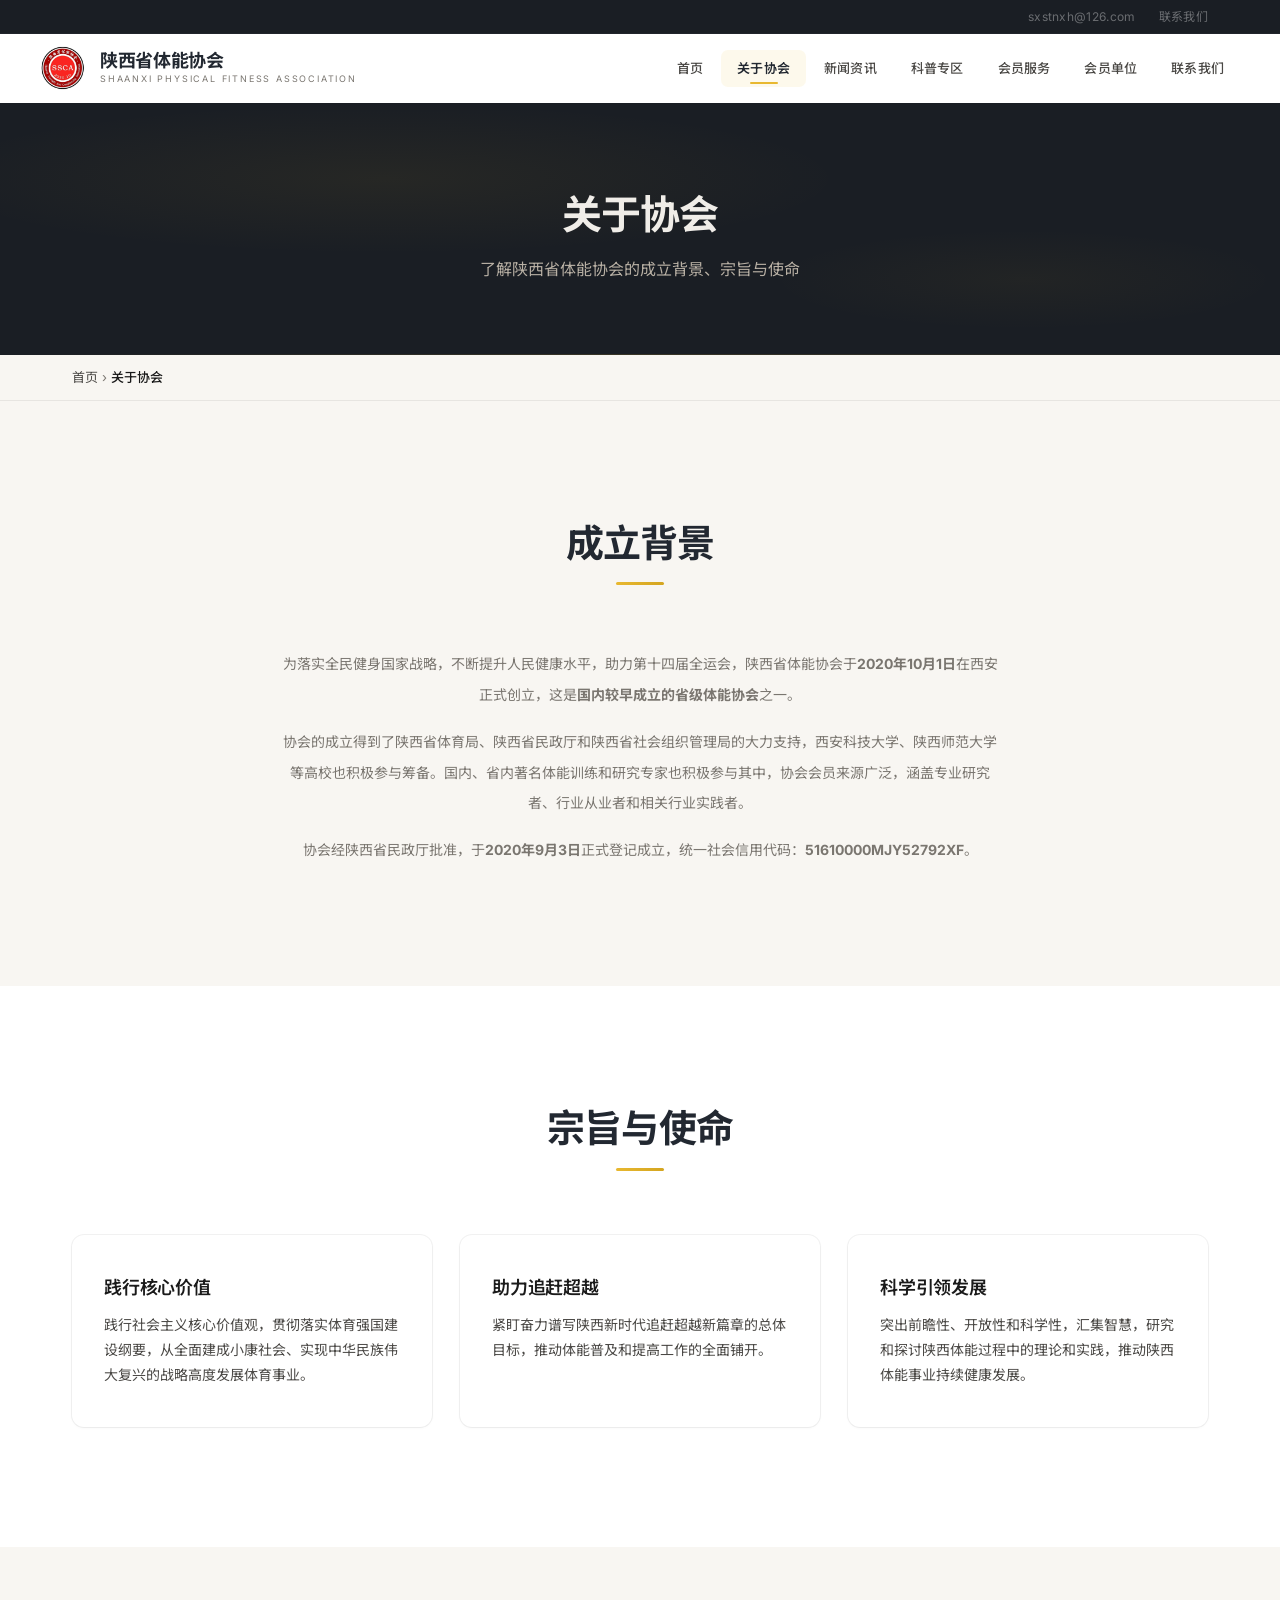
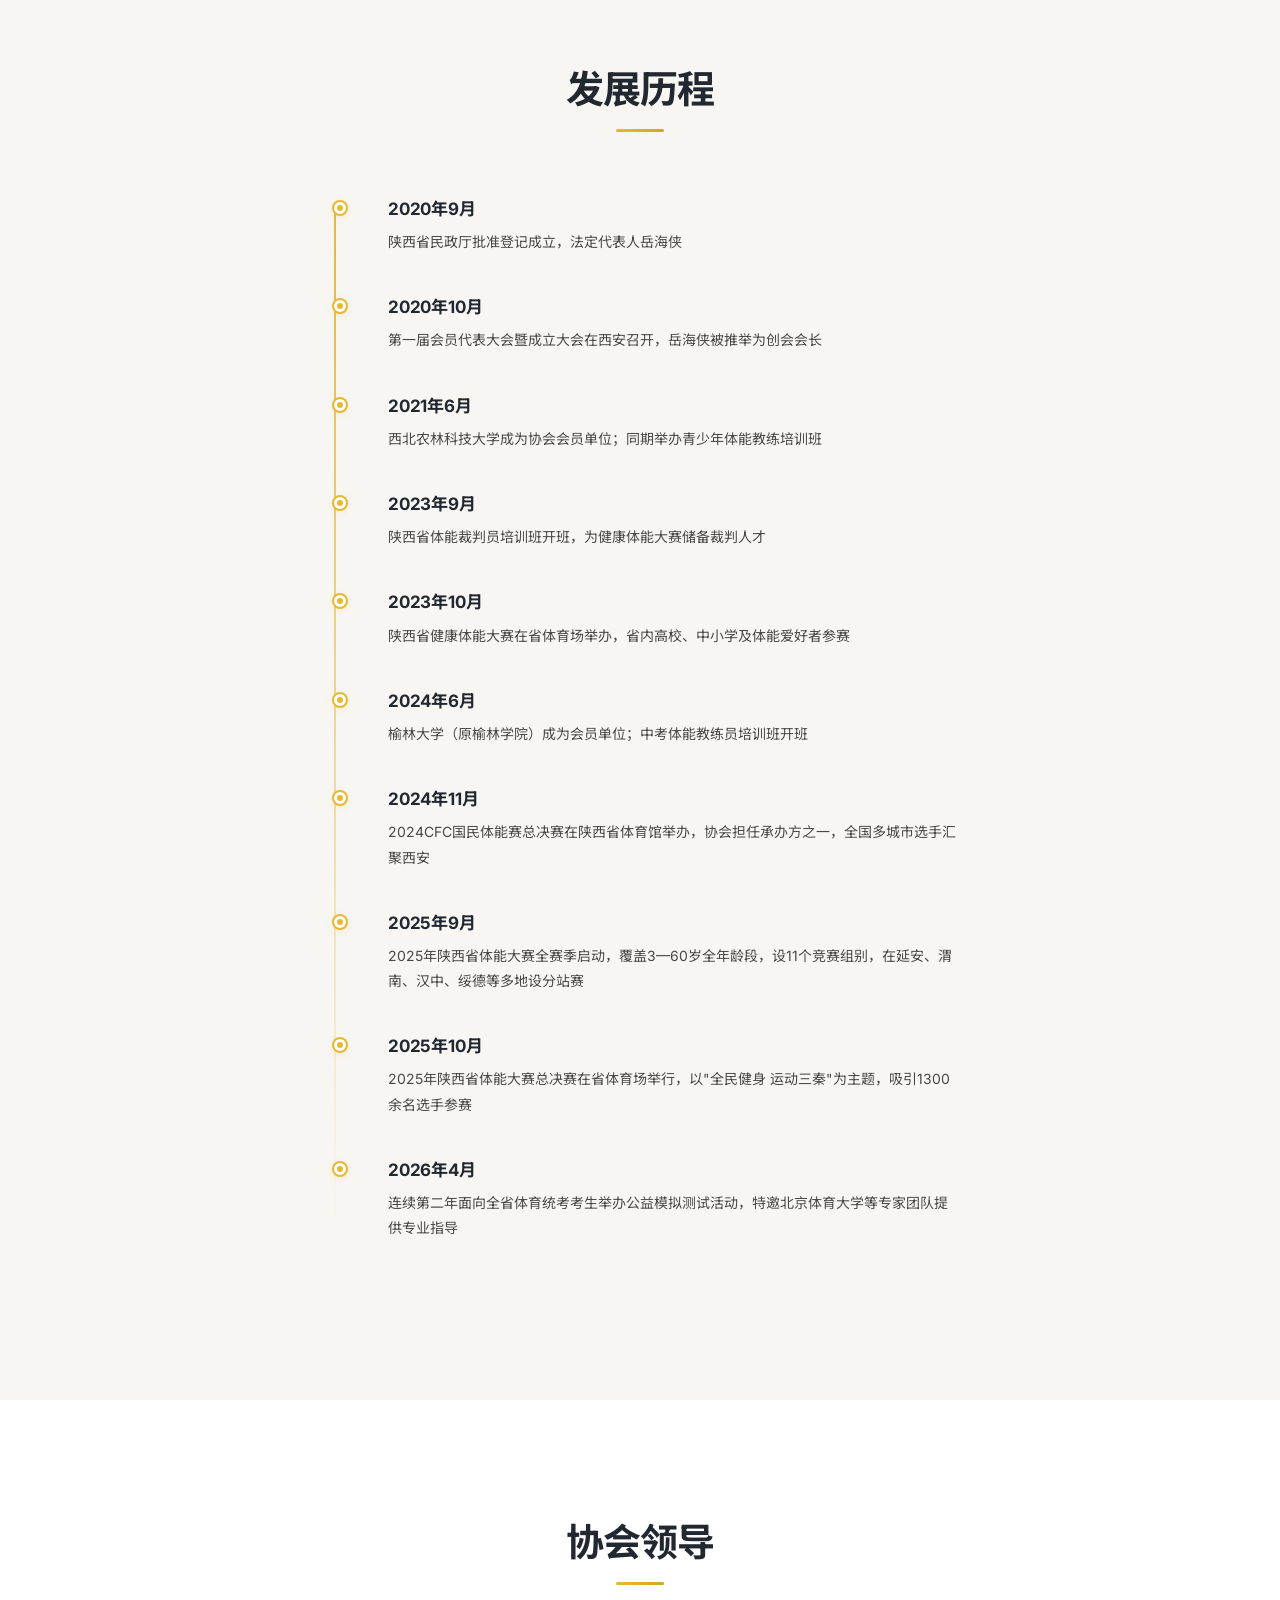
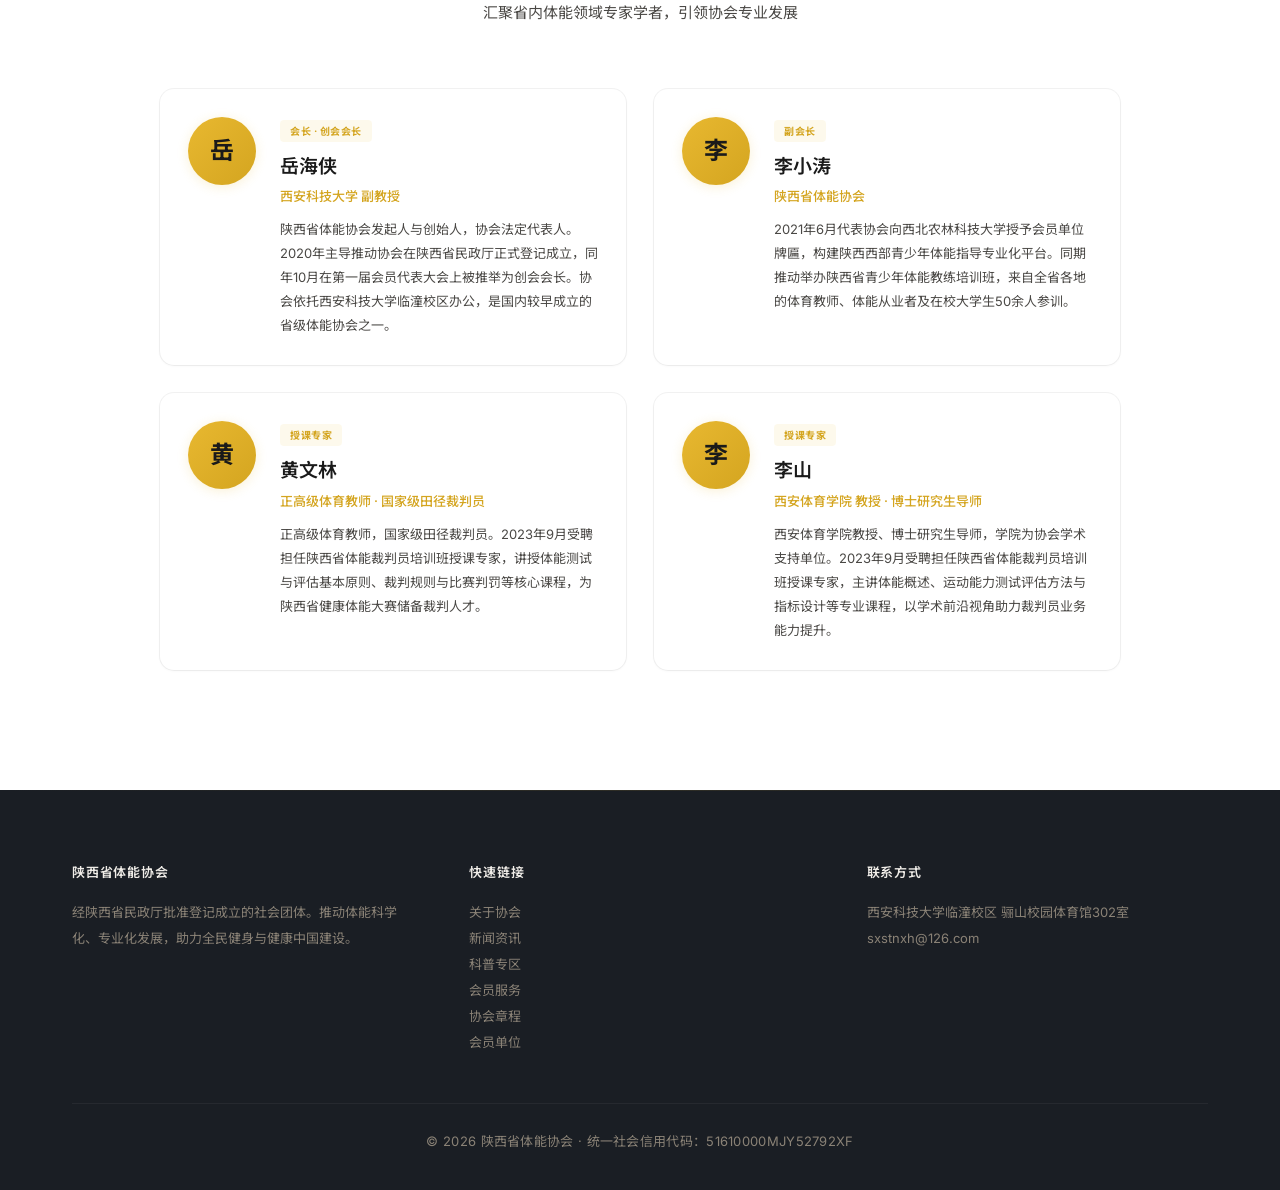
==== commit b53646e7: "移除ICP备案号（GitHub Pages托管无需国内备案）" ====
--- a/about.html
+++ b/about.html
@@ -226,7 +226,6 @@
     <div class="container">
       <div class="footer-btm">
         <p>&copy; <span id="copyright-year">2025</span> 陕西省体能协会 &middot; 统一社会信用代码：51610000MJY52792XF</p>
-        <p style="margin-top:4px;"><a href="https://beian.miit.gov.cn/" target="_blank" rel="nofollow">陕ICP备XXXXXXXX号</a></p>
       </div>
     </div>
   </footer>
